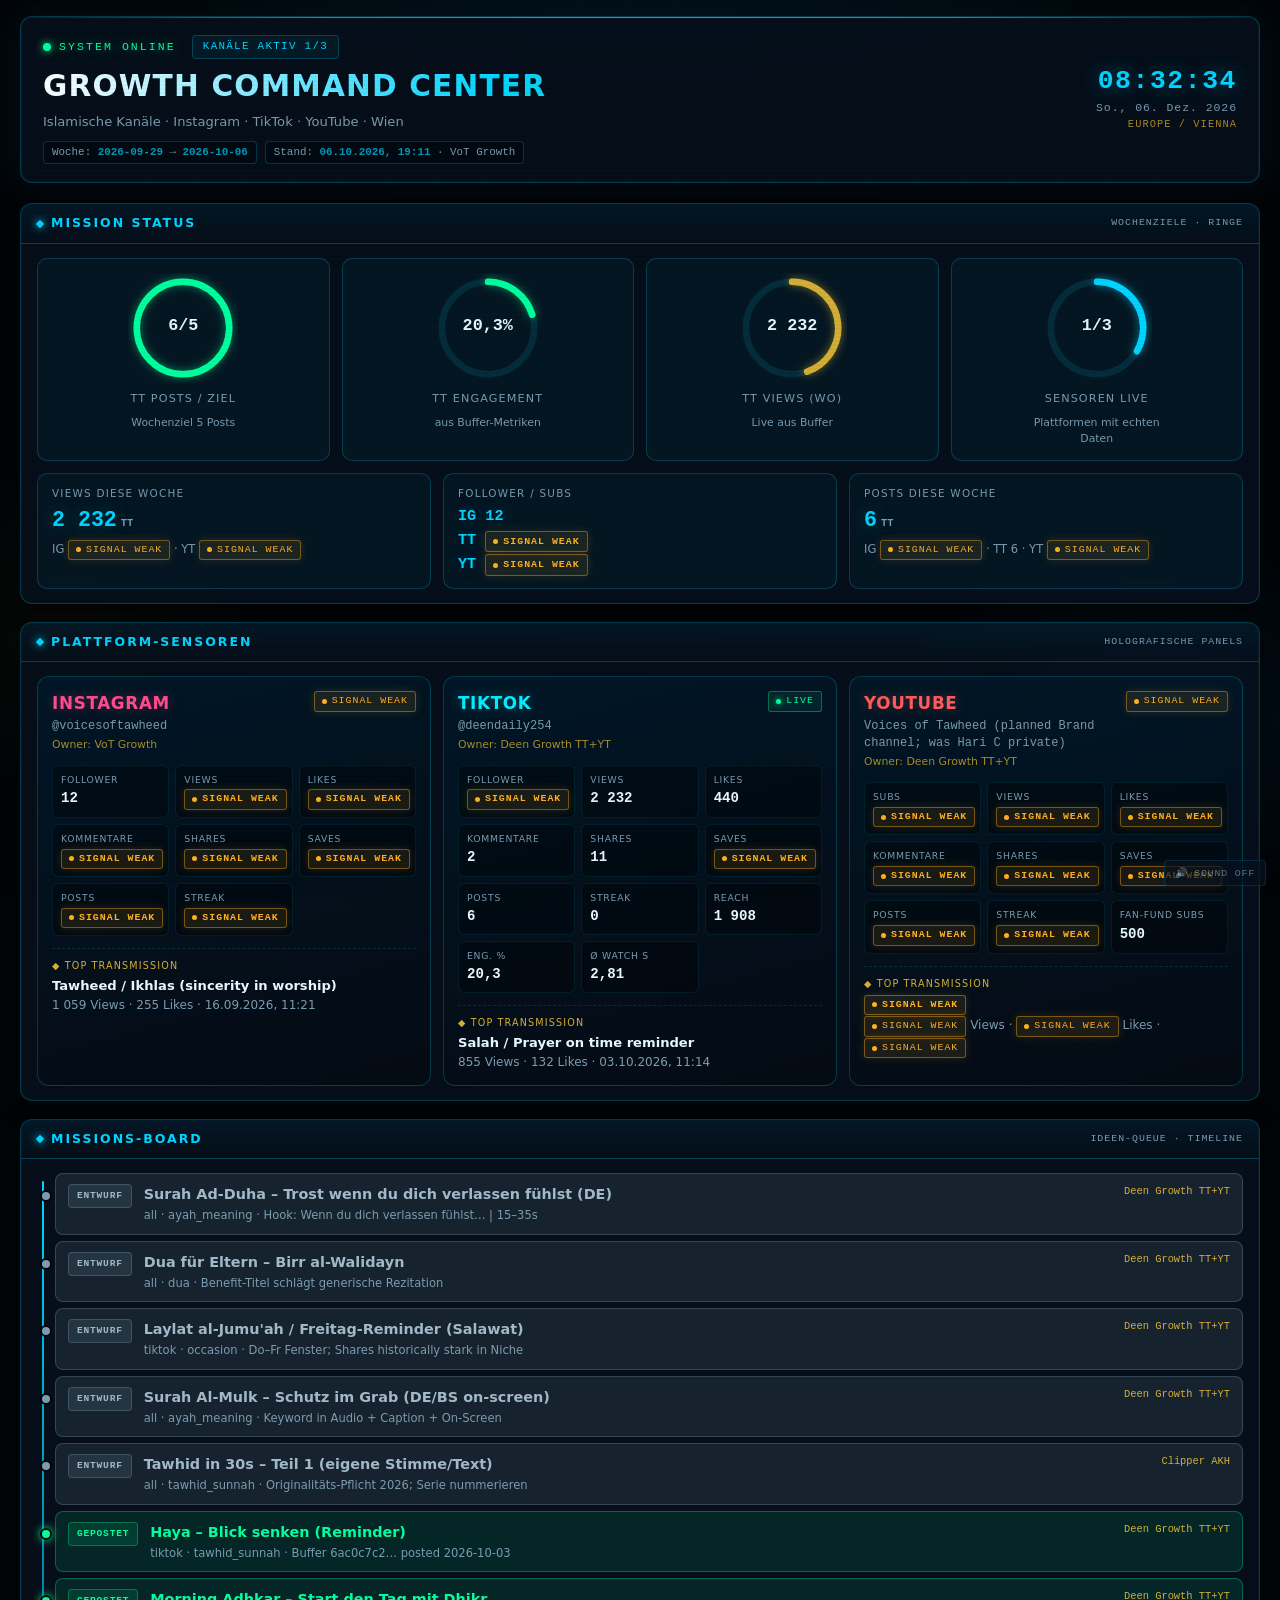
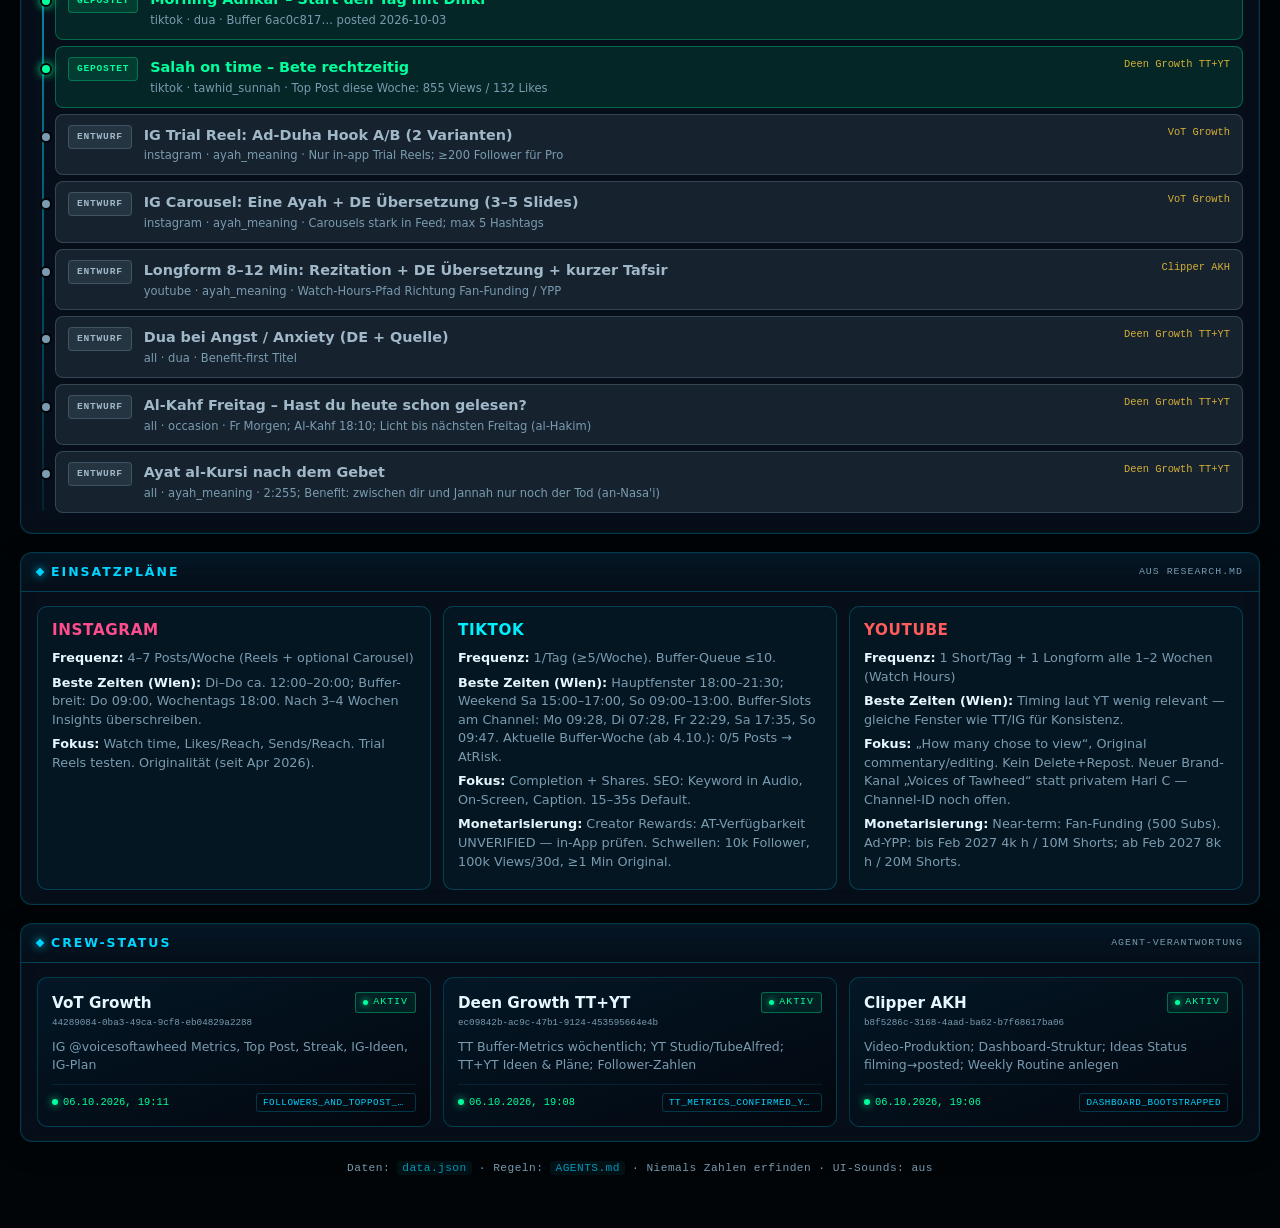
==== index.html @ 761c6030 "Host growth dashboard (index.html + data.json)" ====
<!DOCTYPE html>
<html lang="de">
<head>
<meta charset="UTF-8" />
<meta name="viewport" content="width=device-width, initial-scale=1" />
<title>JARVIS · Growth Command Center</title>
<style>
  :root {
    --bg: #020508;
    --bg2: #050a12;
    --panel: rgba(8, 18, 32, 0.72);
    --panel-solid: #081220;
    --glass: rgba(0, 212, 255, 0.04);
    --border: rgba(0, 212, 255, 0.22);
    --border-strong: rgba(0, 212, 255, 0.45);
    --cyan: #00d4ff;
    --cyan-dim: #0099bb;
    --blue: #3b82f6;
    --gold: #d4af37;
    --gold-dim: #a88b2a;
    --text: #e6f7ff;
    --muted: #7a9bb0;
    --ok: #00ff9d;
    --warn: #ffb020;
    --bad: #ff4d6a;
    --ig: #ff4d8d;
    --tt: #00f0ff;
    --yt: #ff5c5c;
    --radius: 12px;
    --font: "Segoe UI", "Din Alternate", system-ui, -apple-system, sans-serif;
    --mono: "Cascadia Code", "SF Mono", "Consolas", ui-monospace, monospace;
  }
  * { box-sizing: border-box; }
  html { scroll-behavior: smooth; }
  body {
    margin: 0;
    min-height: 100vh;
    font-family: var(--font);
    color: var(--text);
    background: var(--bg);
    line-height: 1.45;
    overflow-x: hidden;
  }

  /* —— Ambient HUD background —— */
  .bg-layer {
    position: fixed; inset: 0; z-index: 0; pointer-events: none;
    background:
      radial-gradient(ellipse 80% 50% at 50% -20%, rgba(0, 80, 120, 0.35), transparent 60%),
      radial-gradient(ellipse 40% 40% at 90% 80%, rgba(0, 60, 100, 0.2), transparent 50%),
      radial-gradient(ellipse 35% 35% at 5% 70%, rgba(40, 30, 0, 0.15), transparent 50%),
      var(--bg);
  }
  .grid-overlay {
    position: fixed; inset: 0; z-index: 0; pointer-events: none;
    background-image:
      linear-gradient(rgba(0, 212, 255, 0.03) 1px, transparent 1px),
      linear-gradient(90deg, rgba(0, 212, 255, 0.03) 1px, transparent 1px);
    background-size: 48px 48px;
    mask-image: radial-gradient(ellipse 70% 60% at 50% 40%, black 20%, transparent 80%);
    animation: gridDrift 60s linear infinite;
  }
  @keyframes gridDrift {
    from { background-position: 0 0; }
    to { background-position: 48px 48px; }
  }
  .scanlines {
    position: fixed; inset: 0; z-index: 9999; pointer-events: none;
    background: repeating-linear-gradient(
      0deg,
      transparent,
      transparent 2px,
      rgba(0, 0, 0, 0.08) 2px,
      rgba(0, 0, 0, 0.08) 4px
    );
    opacity: 0.35;
  }
  .particles {
    position: fixed; inset: 0; z-index: 0; pointer-events: none; overflow: hidden;
  }
  .particle {
    position: absolute;
    width: 2px; height: 2px;
    background: var(--cyan);
    border-radius: 50%;
    opacity: 0;
    box-shadow: 0 0 6px var(--cyan);
    animation: floatUp linear infinite;
  }
  @keyframes floatUp {
    0% { transform: translateY(100vh) scale(0); opacity: 0; }
    10% { opacity: 0.6; }
    90% { opacity: 0.3; }
    100% { transform: translateY(-10vh) scale(1); opacity: 0; }
  }

  .wrap {
    position: relative; z-index: 1;
    max-width: 1440px;
    margin: 0 auto;
    padding: 16px 20px 48px;
  }

  /* —— Entrance —— */
  @keyframes fadeSlide {
    from { opacity: 0; transform: translateY(14px); }
    to { opacity: 1; transform: translateY(0); }
  }
  .anim { animation: fadeSlide 0.55s ease-out both; }
  .d1 { animation-delay: 0.05s; }
  .d2 { animation-delay: 0.12s; }
  .d3 { animation-delay: 0.2s; }
  .d4 { animation-delay: 0.28s; }
  .d5 { animation-delay: 0.36s; }
  .d6 { animation-delay: 0.44s; }

  /* —— Hero —— */
  .hero {
    display: grid;
    grid-template-columns: 1fr auto;
    gap: 16px;
    align-items: center;
    margin-bottom: 20px;
    padding: 18px 22px;
    background: var(--panel);
    border: 1px solid var(--border);
    border-radius: var(--radius);
    backdrop-filter: blur(12px);
    box-shadow:
      0 0 0 1px rgba(0, 212, 255, 0.06) inset,
      0 0 40px rgba(0, 180, 255, 0.08),
      0 8px 32px rgba(0, 0, 0, 0.4);
    position: relative;
    overflow: hidden;
  }
  .hero::before {
    content: "";
    position: absolute; top: 0; left: 0; right: 0; height: 1px;
    background: linear-gradient(90deg, transparent, var(--cyan), var(--gold), var(--cyan), transparent);
    opacity: 0.7;
  }
  .hero-left { min-width: 0; }
  .status-line {
    display: flex; flex-wrap: wrap; align-items: center; gap: 10px 16px;
    margin-bottom: 6px;
  }
  .sys-badge {
    font-family: var(--mono);
    font-size: 0.72rem;
    letter-spacing: 0.18em;
    text-transform: uppercase;
    color: var(--ok);
    display: inline-flex; align-items: center; gap: 8px;
    text-shadow: 0 0 12px rgba(0, 255, 157, 0.5);
  }
  .sys-badge .pulse {
    width: 8px; height: 8px; border-radius: 50%;
    background: var(--ok);
    box-shadow: 0 0 8px var(--ok);
    animation: pulseDot 1.6s ease-in-out infinite;
  }
  @keyframes pulseDot {
    0%, 100% { opacity: 1; transform: scale(1); }
    50% { opacity: 0.45; transform: scale(0.85); }
  }
  .channels-badge {
    font-family: var(--mono);
    font-size: 0.68rem;
    letter-spacing: 0.12em;
    text-transform: uppercase;
    color: var(--cyan);
    border: 1px solid var(--border);
    padding: 3px 10px;
    border-radius: 4px;
    background: rgba(0, 212, 255, 0.06);
  }
  h1 {
    margin: 0;
    font-size: clamp(1.35rem, 2.5vw, 1.85rem);
    font-weight: 700;
    letter-spacing: 0.04em;
    background: linear-gradient(105deg, #fff 0%, var(--cyan) 45%, var(--gold) 100%);
    -webkit-background-clip: text; background-clip: text; color: transparent;
  }
  .sub {
    color: var(--muted);
    font-size: 0.82rem;
    margin-top: 4px;
  }
  .clock-panel {
    text-align: right;
    font-family: var(--mono);
    min-width: 160px;
  }
  .clock-time {
    font-size: 1.65rem;
    font-weight: 600;
    color: var(--cyan);
    letter-spacing: 0.06em;
    text-shadow: 0 0 20px rgba(0, 212, 255, 0.4);
    line-height: 1.1;
  }
  .clock-date {
    font-size: 0.72rem;
    color: var(--muted);
    letter-spacing: 0.08em;
    margin-top: 4px;
  }
  .clock-tz {
    font-size: 0.65rem;
    color: var(--gold-dim);
    letter-spacing: 0.1em;
    text-transform: uppercase;
  }
  .meta-bar {
    display: flex; flex-wrap: wrap; gap: 8px; margin-top: 10px;
  }
  .chip {
    font-size: 0.68rem;
    font-family: var(--mono);
    color: var(--muted);
    border: 1px solid var(--border);
    padding: 3px 8px;
    border-radius: 4px;
    background: rgba(0, 0, 0, 0.3);
  }
  .chip strong { color: var(--cyan-dim); font-weight: 600; }

  /* —— Section shells —— */
  .sec {
    margin-bottom: 18px;
    background: var(--panel);
    border: 1px solid var(--border);
    border-radius: var(--radius);
    backdrop-filter: blur(10px);
    box-shadow: 0 0 0 1px rgba(0, 212, 255, 0.04) inset, 0 6px 24px rgba(0, 0, 0, 0.35);
    overflow: hidden;
  }
  .sec-h {
    display: flex; align-items: center; justify-content: space-between; gap: 10px;
    padding: 10px 16px;
    border-bottom: 1px solid var(--border);
    background: linear-gradient(180deg, rgba(0, 40, 60, 0.35), transparent);
  }
  .sec-h h2 {
    margin: 0;
    font-size: 0.78rem;
    font-weight: 650;
    letter-spacing: 0.16em;
    text-transform: uppercase;
    color: var(--cyan);
    display: flex; align-items: center; gap: 8px;
  }
  .sec-h h2::before {
    content: "";
    width: 6px; height: 6px;
    background: var(--cyan);
    box-shadow: 0 0 8px var(--cyan);
    transform: rotate(45deg);
  }
  .sec-tag {
    font-family: var(--mono);
    font-size: 0.62rem;
    letter-spacing: 0.1em;
    text-transform: uppercase;
    color: var(--muted);
  }
  .sec-b { padding: 14px 16px; }

  .grid { display: grid; gap: 12px; }
  .g3 { grid-template-columns: repeat(3, 1fr); }
  .g2 { grid-template-columns: repeat(2, 1fr); }
  .g4 { grid-template-columns: repeat(4, 1fr); }
  @media (max-width: 960px) {
    .g3, .g4 { grid-template-columns: 1fr 1fr; }
    .hero { grid-template-columns: 1fr; }
    .clock-panel { text-align: left; }
  }
  @media (max-width: 640px) {
    .g3, .g2, .g4 { grid-template-columns: 1fr; }
    .wrap { padding: 12px 10px 40px; }
  }

  /* —— Rings / overview —— */
  .ring-card {
    display: flex; flex-direction: column; align-items: center; gap: 8px;
    padding: 14px 10px;
    background: var(--glass);
    border: 1px solid var(--border);
    border-radius: 10px;
    transition: border-color 0.25s, box-shadow 0.25s;
  }
  .ring-card:hover {
    border-color: var(--border-strong);
    box-shadow: 0 0 24px rgba(0, 212, 255, 0.12);
  }
  .ring-wrap {
    position: relative;
    width: 110px; height: 110px;
  }
  .ring-wrap svg { width: 100%; height: 100%; transform: rotate(-90deg); }
  .ring-bg { fill: none; stroke: rgba(0, 212, 255, 0.12); stroke-width: 6; }
  .ring-fg {
    fill: none; stroke-width: 6; stroke-linecap: round;
    stroke: var(--cyan);
    filter: drop-shadow(0 0 4px rgba(0, 212, 255, 0.6));
    transition: stroke-dashoffset 0.9s ease-out;
  }
  .ring-fg.gold { stroke: var(--gold); filter: drop-shadow(0 0 4px rgba(212, 175, 55, 0.55)); }
  .ring-fg.warn { stroke: var(--warn); filter: drop-shadow(0 0 4px rgba(255, 176, 32, 0.5)); }
  .ring-fg.ok { stroke: var(--ok); filter: drop-shadow(0 0 4px rgba(0, 255, 157, 0.5)); }
  .ring-center {
    position: absolute; inset: 0;
    display: flex; flex-direction: column; align-items: center; justify-content: center;
    transform: rotate(0);
  }
  .ring-val {
    font-family: var(--mono);
    font-size: 1.05rem;
    font-weight: 700;
    color: var(--text);
    line-height: 1;
  }
  .ring-unit { font-size: 0.58rem; color: var(--muted); letter-spacing: 0.08em; margin-top: 3px; text-transform: uppercase; }
  .ring-lbl {
    font-size: 0.7rem;
    letter-spacing: 0.1em;
    text-transform: uppercase;
    color: var(--muted);
    text-align: center;
  }
  .ring-hint { font-size: 0.68rem; color: var(--muted); text-align: center; max-width: 160px; }

  .stat-mini {
    background: var(--glass);
    border: 1px solid var(--border);
    border-radius: 10px;
    padding: 12px 14px;
  }
  .stat-mini .lbl {
    font-size: 0.65rem;
    letter-spacing: 0.12em;
    text-transform: uppercase;
    color: var(--muted);
  }
  .stat-mini .val {
    font-family: var(--mono);
    font-size: 1.35rem;
    font-weight: 700;
    color: var(--cyan);
    margin-top: 4px;
    text-shadow: 0 0 16px rgba(0, 212, 255, 0.25);
  }
  .stat-mini .hint { font-size: 0.72rem; color: var(--muted); margin-top: 3px; }

  /* —— SIGNAL WEAK badge —— */
  .signal-weak {
    display: inline-flex; align-items: center; gap: 5px;
    font-family: var(--mono);
    font-size: 0.62rem;
    letter-spacing: 0.1em;
    text-transform: uppercase;
    color: var(--warn);
    background: rgba(255, 176, 32, 0.1);
    border: 1px solid rgba(255, 176, 32, 0.4);
    padding: 2px 7px;
    border-radius: 3px;
    box-shadow: 0 0 10px rgba(255, 176, 32, 0.15);
    white-space: nowrap;
  }
  .signal-weak::before {
    content: "";
    width: 5px; height: 5px; border-radius: 50%;
    background: var(--warn);
    animation: pulseDot 1.2s ease-in-out infinite;
  }
  .live-tag {
    display: inline-flex; align-items: center; gap: 5px;
    font-family: var(--mono);
    font-size: 0.62rem;
    letter-spacing: 0.1em;
    text-transform: uppercase;
    color: var(--ok);
    background: rgba(0, 255, 157, 0.08);
    border: 1px solid rgba(0, 255, 157, 0.35);
    padding: 2px 7px;
    border-radius: 3px;
  }
  .live-tag::before {
    content: "";
    width: 5px; height: 5px; border-radius: 50%;
    background: var(--ok);
    box-shadow: 0 0 6px var(--ok);
  }

  /* —— Platform holo cards —— */
  .plat {
    position: relative;
    background: linear-gradient(165deg, rgba(0, 30, 50, 0.6), rgba(5, 10, 18, 0.85));
    border: 1px solid var(--border);
    border-radius: 12px;
    padding: 14px;
    transition: border-color 0.3s, box-shadow 0.3s, transform 0.3s;
    overflow: hidden;
  }
  .plat::after {
    content: "";
    position: absolute; top: -50%; left: -50%;
    width: 200%; height: 200%;
    background: linear-gradient(45deg, transparent 40%, rgba(0, 212, 255, 0.03) 50%, transparent 60%);
    pointer-events: none;
    transition: opacity 0.3s;
    opacity: 0;
  }
  .plat:hover {
    border-color: var(--border-strong);
    box-shadow: 0 0 32px rgba(0, 212, 255, 0.18), 0 0 0 1px rgba(0, 212, 255, 0.15) inset;
    transform: translateY(-2px);
  }
  .plat:hover::after { opacity: 1; }
  .plat.ig:hover { box-shadow: 0 0 32px rgba(255, 77, 141, 0.2); border-color: rgba(255, 77, 141, 0.45); }
  .plat.tt:hover { box-shadow: 0 0 32px rgba(0, 240, 255, 0.22); border-color: rgba(0, 240, 255, 0.5); }
  .plat.yt:hover { box-shadow: 0 0 32px rgba(255, 92, 92, 0.2); border-color: rgba(255, 92, 92, 0.45); }

  .plat-top {
    display: flex; justify-content: space-between; align-items: flex-start; gap: 8px;
    margin-bottom: 12px;
  }
  .plat h3 {
    margin: 0;
    font-size: 1.05rem;
    font-weight: 700;
    letter-spacing: 0.04em;
  }
  .plat.ig h3 { color: var(--ig); text-shadow: 0 0 12px rgba(255, 77, 141, 0.35); }
  .plat.tt h3 { color: var(--tt); text-shadow: 0 0 12px rgba(0, 240, 255, 0.35); }
  .plat.yt h3 { color: var(--yt); text-shadow: 0 0 12px rgba(255, 92, 92, 0.35); }
  .plat .handle { font-size: 0.75rem; color: var(--muted); margin-top: 2px; font-family: var(--mono); }
  .plat .owner { font-size: 0.68rem; color: var(--gold-dim); margin-top: 2px; }

  .metrics {
    display: grid;
    grid-template-columns: repeat(auto-fill, minmax(88px, 1fr));
    gap: 6px;
  }
  .m {
    background: rgba(0, 0, 0, 0.35);
    border: 1px solid rgba(0, 212, 255, 0.1);
    border-radius: 6px;
    padding: 7px 8px;
  }
  .m .k {
    font-size: 0.58rem;
    letter-spacing: 0.08em;
    text-transform: uppercase;
    color: var(--muted);
  }
  .m .v {
    font-family: var(--mono);
    font-size: 0.88rem;
    font-weight: 650;
    margin-top: 2px;
    color: var(--text);
  }
  .top-post {
    margin-top: 12px;
    padding-top: 10px;
    border-top: 1px dashed rgba(0, 212, 255, 0.15);
    font-size: 0.82rem;
  }
  .top-post .tp-lbl {
    font-size: 0.6rem;
    letter-spacing: 0.12em;
    text-transform: uppercase;
    color: var(--gold);
    margin-bottom: 3px;
  }

  /* —— Mission board (ideas) —— */
  .mission-board {
    position: relative;
    display: flex;
    flex-direction: column;
    gap: 0;
    padding-left: 18px;
  }
  .mission-board::before {
    content: "";
    position: absolute;
    left: 5px; top: 8px; bottom: 8px;
    width: 2px;
    background: linear-gradient(180deg, var(--cyan), rgba(0, 212, 255, 0.1));
    border-radius: 2px;
  }
  .mission {
    position: relative;
    display: grid;
    grid-template-columns: auto 1fr auto;
    gap: 12px;
    align-items: start;
    padding: 10px 12px;
    margin-bottom: 6px;
    background: rgba(0, 0, 0, 0.28);
    border: 1px solid rgba(0, 212, 255, 0.12);
    border-radius: 8px;
    transition: border-color 0.2s, background 0.2s;
  }
  .mission:hover {
    border-color: var(--border-strong);
    background: rgba(0, 30, 50, 0.4);
  }
  .mission::before {
    content: "";
    position: absolute;
    left: -16px; top: 16px;
    width: 8px; height: 8px;
    border-radius: 50%;
    background: var(--cyan);
    box-shadow: 0 0 8px var(--cyan);
    border: 2px solid var(--bg);
  }
  .mission.st-posted::before { background: var(--ok); box-shadow: 0 0 8px var(--ok); }
  .mission.st-filming::before { background: var(--warn); box-shadow: 0 0 8px var(--warn); }
  .mission.st-approved::before { background: var(--blue); box-shadow: 0 0 8px var(--blue); }
  .mission.st-draft::before { background: var(--muted); box-shadow: none; }

  .st {
    font-family: var(--mono);
    font-size: 0.6rem;
    font-weight: 700;
    letter-spacing: 0.08em;
    text-transform: uppercase;
    padding: 4px 8px;
    border-radius: 4px;
    white-space: nowrap;
  }
  .st-draft { background: rgba(122, 155, 176, 0.15); color: #a0b8c8; border: 1px solid rgba(122, 155, 176, 0.3); }
  .st-approved { background: rgba(59, 130, 246, 0.15); color: #7eb6ff; border: 1px solid rgba(59, 130, 246, 0.35); }
  .st-filming { background: rgba(255, 176, 32, 0.12); color: var(--warn); border: 1px solid rgba(255, 176, 32, 0.35); }
  .st-posted { background: rgba(0, 255, 157, 0.1); color: var(--ok); border: 1px solid rgba(0, 255, 157, 0.3); }

  .mission .t { font-weight: 600; font-size: 0.9rem; }
  .mission .meta { font-size: 0.72rem; color: var(--muted); margin-top: 2px; }
  .mission .crew {
    font-family: var(--mono);
    font-size: 0.65rem;
    color: var(--gold);
    white-space: nowrap;
    text-align: right;
  }
  @media (max-width: 600px) {
    .mission { grid-template-columns: 1fr; }
    .mission .crew { text-align: left; }
  }

  /* —— Plans —— */
  .plan-card {
    background: var(--glass);
    border: 1px solid var(--border);
    border-radius: 10px;
    padding: 12px 14px;
    transition: border-color 0.25s, box-shadow 0.25s;
  }
  .plan-card:hover {
    border-color: var(--border-strong);
    box-shadow: 0 0 20px rgba(0, 212, 255, 0.1);
  }
  .plan-card h4 {
    margin: 0 0 8px;
    font-size: 0.95rem;
    letter-spacing: 0.04em;
  }
  .plan-card.ig h4 { color: var(--ig); }
  .plan-card.tt h4 { color: var(--tt); }
  .plan-card.yt h4 { color: var(--yt); }
  .plan-card p {
    margin: 0 0 6px;
    font-size: 0.8rem;
    color: var(--muted);
  }
  .plan-card strong { color: var(--text); font-weight: 600; }

  /* —— Crew panels —— */
  .crew-grid {
    display: grid;
    grid-template-columns: repeat(3, 1fr);
    gap: 12px;
  }
  @media (max-width: 800px) { .crew-grid { grid-template-columns: 1fr; } }
  .crew-panel {
    position: relative;
    background: linear-gradient(160deg, rgba(0, 40, 60, 0.4), rgba(0, 0, 0, 0.4));
    border: 1px solid var(--border);
    border-radius: 10px;
    padding: 14px;
    transition: border-color 0.25s, box-shadow 0.25s;
  }
  .crew-panel:hover {
    border-color: var(--border-strong);
    box-shadow: 0 0 24px rgba(0, 212, 255, 0.12);
  }
  .crew-top {
    display: flex; justify-content: space-between; align-items: flex-start; gap: 8px;
    margin-bottom: 8px;
  }
  .crew-name {
    font-weight: 700;
    font-size: 0.95rem;
    color: var(--text);
  }
  .crew-id {
    font-family: var(--mono);
    font-size: 0.58rem;
    color: var(--muted);
    margin-top: 2px;
    word-break: break-all;
  }
  .crew-resp {
    font-size: 0.78rem;
    color: var(--muted);
    margin-bottom: 10px;
    min-height: 2.4em;
  }
  .crew-foot {
    display: flex; justify-content: space-between; align-items: center; gap: 8px;
    flex-wrap: wrap;
    padding-top: 8px;
    border-top: 1px solid rgba(0, 212, 255, 0.1);
  }
  .crew-ts {
    font-family: var(--mono);
    font-size: 0.65rem;
    color: var(--muted);
  }
  .crew-ts.fresh {
    color: var(--ok);
  }
  .crew-ts.fresh::before {
    content: "";
    display: inline-block;
    width: 6px; height: 6px;
    border-radius: 50%;
    background: var(--ok);
    box-shadow: 0 0 8px var(--ok);
    margin-right: 5px;
    animation: pulseDot 1.8s ease-in-out infinite;
    vertical-align: middle;
  }
  .status-chip {
    font-family: var(--mono);
    font-size: 0.58rem;
    letter-spacing: 0.06em;
    text-transform: uppercase;
    color: var(--cyan);
    border: 1px solid var(--border);
    padding: 2px 6px;
    border-radius: 3px;
    max-width: 160px;
    overflow: hidden;
    text-overflow: ellipsis;
    white-space: nowrap;
  }

  footer {
    text-align: center;
    color: var(--muted);
    font-size: 0.7rem;
    margin-top: 12px;
    font-family: var(--mono);
    letter-spacing: 0.04em;
  }
  footer code {
    color: var(--cyan-dim);
    background: rgba(0, 212, 255, 0.06);
    padding: 1px 5px;
    border-radius: 3px;
  }
  a { color: var(--cyan); text-decoration: none; }
  a:hover { text-decoration: underline; }

  .err {
    background: rgba(80, 10, 20, 0.6);
    border: 1px solid rgba(255, 77, 106, 0.4);
    color: #ffb4b4;
    padding: 16px;
    border-radius: 10px;
    margin: 16px 0;
  }

  /* Sound toggle */
  .sound-toggle {
    position: fixed;
    bottom: 14px; right: 14px;
    z-index: 100;
    font-family: var(--mono);
    font-size: 0.62rem;
    letter-spacing: 0.08em;
    text-transform: uppercase;
    color: var(--muted);
    background: var(--panel-solid);
    border: 1px solid var(--border);
    padding: 6px 10px;
    border-radius: 4px;
    cursor: pointer;
    opacity: 0.7;
    transition: opacity 0.2s, border-color 0.2s;
  }
  .sound-toggle:hover { opacity: 1; border-color: var(--border-strong); }
  .sound-toggle.on { color: var(--cyan); border-color: var(--cyan); }

  @media (prefers-reduced-motion: reduce) {
    .anim, .particle, .grid-overlay, .pulse, .sys-badge .pulse,
    .signal-weak::before, .live-tag::before, .crew-ts.fresh::before { animation: none !important; }
    .plat:hover { transform: none; }
  }
</style>
</head>
<body>
<div class="bg-layer" aria-hidden="true"></div>
<div class="grid-overlay" aria-hidden="true"></div>
<div class="particles" id="particles" aria-hidden="true"></div>
<div class="scanlines" aria-hidden="true"></div>

<div class="wrap">
  <header class="hero anim d1">
    <div class="hero-left">
      <div class="status-line">
        <span class="sys-badge"><span class="pulse"></span> SYSTEM ONLINE</span>
        <span class="channels-badge" id="channelsActive">KANÄLE AKTIV —</span>
      </div>
      <h1>GROWTH COMMAND CENTER</h1>
      <div class="sub">Islamische Kanäle · Instagram · TikTok · YouTube · Wien</div>
      <div class="meta-bar">
        <span class="chip" id="weekChip">Woche: —</span>
        <span class="chip" id="updatedChip">Stand: lädt…</span>
      </div>
    </div>
    <div class="clock-panel">
      <div class="clock-time" id="clockTime">--:--:--</div>
      <div class="clock-date" id="clockDate">—</div>
      <div class="clock-tz">Europe / Vienna</div>
    </div>
  </header>

  <div id="error" class="err" hidden></div>
  <div id="app" hidden>

    <section class="sec anim d2">
      <div class="sec-h">
        <h2>Mission Status</h2>
        <span class="sec-tag">Wochenziele · Ringe</span>
      </div>
      <div class="sec-b">
        <div class="grid g4" id="rings"></div>
        <div class="grid g3" id="overview" style="margin-top:12px"></div>
      </div>
    </section>

    <section class="sec anim d3">
      <div class="sec-h">
        <h2>Plattform-Sensoren</h2>
        <span class="sec-tag">Holografische Panels</span>
      </div>
      <div class="sec-b grid g3" id="platforms"></div>
    </section>

    <section class="sec anim d4">
      <div class="sec-h">
        <h2>Missions-Board</h2>
        <span class="sec-tag">Ideen-Queue · Timeline</span>
      </div>
      <div class="sec-b">
        <div class="mission-board" id="ideas"></div>
      </div>
    </section>

    <section class="sec anim d5">
      <div class="sec-h">
        <h2>Einsatzpläne</h2>
        <span class="sec-tag">aus research.md</span>
      </div>
      <div class="sec-b grid g3" id="plans"></div>
    </section>

    <section class="sec anim d6">
      <div class="sec-h">
        <h2>Crew-Status</h2>
        <span class="sec-tag">Agent-Verantwortung</span>
      </div>
      <div class="sec-b">
        <div class="crew-grid" id="board"></div>
      </div>
    </section>

  </div>
  <footer>Daten: <code>data.json</code> · Regeln: <code>AGENTS.md</code> · Niemals Zahlen erfinden · UI-Sounds: aus</footer>
</div>

<button type="button" class="sound-toggle" id="soundToggle" title="UI-Sounds (standard: aus)" aria-pressed="false">🔊 SOUND OFF</button>

<script>
/* Optional UI sound hooks — OFF by default */
const Sound = {
  enabled: false,
  ctx: null,
  init() {
    if (!this.ctx) {
      try { this.ctx = new (window.AudioContext || window.webkitAudioContext)(); } catch (_) {}
    }
  },
  beep(freq = 880, dur = 0.04, type = 'sine', gain = 0.03) {
    if (!this.enabled || !this.ctx) return;
    const o = this.ctx.createOscillator();
    const g = this.ctx.createGain();
    o.type = type;
    o.frequency.value = freq;
    g.gain.value = gain;
    o.connect(g); g.connect(this.ctx.destination);
    o.start();
    g.gain.exponentialRampToValueAtTime(0.001, this.ctx.currentTime + dur);
    o.stop(this.ctx.currentTime + dur);
  },
  hover() { this.beep(1200, 0.03, 'sine', 0.02); },
  click() { this.beep(660, 0.05, 'triangle', 0.025); }
};

document.getElementById('soundToggle').addEventListener('click', function () {
  Sound.enabled = !Sound.enabled;
  if (Sound.enabled) { Sound.init(); Sound.click(); }
  this.classList.toggle('on', Sound.enabled);
  this.setAttribute('aria-pressed', Sound.enabled ? 'true' : 'false');
  this.textContent = Sound.enabled ? '🔊 SOUND ON' : '🔊 SOUND OFF';
});

/* Ambient particles (lightweight, CSS-animated) */
(function spawnParticles() {
  const box = document.getElementById('particles');
  const n = window.matchMedia('(prefers-reduced-motion: reduce)').matches ? 0 : 18;
  for (let i = 0; i < n; i++) {
    const p = document.createElement('span');
    p.className = 'particle';
    p.style.left = (Math.random() * 100) + '%';
    p.style.animationDuration = (12 + Math.random() * 20) + 's';
    p.style.animationDelay = (Math.random() * 15) + 's';
    p.style.width = p.style.height = (1 + Math.random() * 2) + 'px';
    box.appendChild(p);
  }
})();

/* Live clock — Europe/Vienna */
function tickClock() {
  const now = new Date();
  const time = new Intl.DateTimeFormat('de-AT', {
    timeZone: 'Europe/Vienna', hour: '2-digit', minute: '2-digit', second: '2-digit', hour12: false
  }).format(now);
  const date = new Intl.DateTimeFormat('de-AT', {
    timeZone: 'Europe/Vienna', weekday: 'short', day: '2-digit', month: 'short', year: 'numeric'
  }).format(now);
  document.getElementById('clockTime').textContent = time;
  document.getElementById('clockDate').textContent = date;
}
tickClock();
setInterval(tickClock, 1000);

const isEmpty = (v) => v === null || v === undefined || v === '' || v === 'UPDATE_ME';
const fmt = (v) => {
  if (isEmpty(v)) return '<span class="signal-weak">SIGNAL WEAK</span>';
  if (typeof v === 'number') return v.toLocaleString('de-AT');
  return escapeHtml(String(v));
};
const fmtPlain = (v) => {
  if (isEmpty(v)) return null;
  if (typeof v === 'number') return v.toLocaleString('de-AT');
  return String(v);
};
const numOrNull = (v) => (typeof v === 'number' ? v : null);
const escapeHtml = (s) => String(s)
  .replace(/&/g, '&amp;').replace(/</g, '&lt;').replace(/>/g, '&gt;').replace(/"/g, '&quot;');

function ringSVG(pct, cls) {
  const r = 42;
  const c = 2 * Math.PI * r;
  const p = Math.max(0, Math.min(100, pct == null ? 0 : pct));
  const off = c - (p / 100) * c;
  const strokeCls = cls || 'ring-fg';
  return `<svg viewBox="0 0 100 100" aria-hidden="true">
    <circle class="ring-bg" cx="50" cy="50" r="${r}"></circle>
    <circle class="${strokeCls}" cx="50" cy="50" r="${r}"
      stroke-dasharray="${c.toFixed(2)}" stroke-dashoffset="${off.toFixed(2)}"></circle>
  </svg>`;
}

function fmtVienna(iso) {
  if (isEmpty(iso)) return null;
  try {
    const d = new Date(iso);
    if (isNaN(d)) return String(iso);
    return new Intl.DateTimeFormat('de-AT', {
      timeZone: 'Europe/Vienna',
      day: '2-digit', month: '2-digit', year: 'numeric',
      hour: '2-digit', minute: '2-digit'
    }).format(d);
  } catch (_) { return String(iso); }
}

async function load() {
  try {
    const res = await fetch('./data.json?t=' + Date.now());
    if (!res.ok) throw new Error('data.json HTTP ' + res.status);
    const d = await res.json();
    render(d);
  } catch (e) {
    document.getElementById('error').hidden = false;
    document.getElementById('error').innerHTML =
      '<strong>data.json nicht geladen.</strong> Lokal per HTTP öffnen, z.B.<br>' +
      '<code>cd /workspace/growth/dashboard && python3 -m http.server 8765</code><br>' +
      'dann <code>http://localhost:8765/dashboard.html</code><br><small>' + escapeHtml(e.message) + '</small>';
  }
}

function render(d) {
  document.getElementById('app').hidden = false;
  const m = d.meta || {};
  const plats = d.platforms || {};
  const ov = d.overview || {};

  const liveCount = ['instagram', 'tiktok', 'youtube']
    .filter(k => plats[k] && !plats[k].isPlaceholder).length;
  document.getElementById('channelsActive').textContent =
    'KANÄLE AKTIV ' + liveCount + '/3';

  document.getElementById('weekChip').innerHTML =
    'Woche: <strong>' + escapeHtml(m.weekStart || '—') + '</strong> → <strong>' + escapeHtml(m.weekEnd || '—') + '</strong>';
  document.getElementById('updatedChip').innerHTML =
    'Stand: <strong>' + escapeHtml(fmtVienna(m.lastUpdated) || m.lastUpdated || '—') + '</strong>' +
    (m.lastUpdatedBy ? ' · ' + escapeHtml(m.lastUpdatedBy) : '');

  /* —— Progress rings (only from real numbers) —— */
  const ttMet = (plats.tiktok && plats.tiktok.metrics) || {};
  const postsTT = numOrNull(ttMet.postsThisWeek);
  const goalTT = numOrNull(ttMet.postingGoalPerWeek);
  const viewsTT = numOrNull(ttMet.viewsThisWeek);
  const engTT = numOrNull(ttMet.engagementRatePct);

  let ringPostsPct = null, ringPostsLabel = '—', ringPostsCls = 'ring-fg';
  if (postsTT !== null && goalTT !== null && goalTT > 0) {
    ringPostsPct = Math.min(100, (postsTT / goalTT) * 100);
    ringPostsLabel = postsTT + '/' + goalTT;
    ringPostsCls = postsTT >= goalTT ? 'ring-fg ok' : (ttMet.postingGoalStatus === 'AtRisk' ? 'ring-fg warn' : 'ring-fg');
  }

  /* Live-channel ratio as "system integrity" */
  const livePct = (liveCount / 3) * 100;

  /* Engagement ring — only if we have a real % */
  let engPct = engTT;
  let engLabel = engTT !== null ? engTT.toLocaleString('de-AT', { maximumFractionDigits: 1 }) + '%' : null;

  /* Views ring — decorative scale vs soft weekly target visual only when we have TT views;
     show absolute value, pct capped for ring fill using a neutral visual scale of 5k (display only, NOT a invented KPI claim) */
  let viewsPct = null, viewsLabel = null;
  if (viewsTT !== null) {
    viewsLabel = viewsTT.toLocaleString('de-AT');
    viewsPct = Math.min(100, (viewsTT / 5000) * 100);
  }

  const rings = [
    {
      title: 'TT Posts / Ziel',
      pct: ringPostsPct,
      label: ringPostsLabel,
      cls: ringPostsCls,
      hint: goalTT !== null ? 'Wochenziel ' + goalTT + ' Posts' : 'Ziel unbekannt',
      weak: ringPostsPct === null
    },
    {
      title: 'TT Engagement',
      pct: engPct,
      label: engLabel || '—',
      cls: engPct != null && engPct >= 10 ? 'ring-fg ok' : 'ring-fg',
      hint: 'aus Buffer-Metriken',
      weak: engPct === null
    },
    {
      title: 'TT Views (Wo)',
      pct: viewsPct,
      label: viewsLabel || '—',
      cls: 'ring-fg gold',
      hint: viewsTT !== null ? 'Live aus Buffer' : 'kein Wert',
      weak: viewsPct === null
    },
    {
      title: 'Sensoren Live',
      pct: livePct,
      label: liveCount + '/3',
      cls: liveCount === 3 ? 'ring-fg ok' : (liveCount >= 1 ? 'ring-fg' : 'ring-fg warn'),
      hint: 'Plattformen mit echten Daten',
      weak: false
    }
  ];

  document.getElementById('rings').innerHTML = rings.map(r => `
    <div class="ring-card">
      <div class="ring-wrap">
        ${r.weak ? ringSVG(0, 'ring-fg warn') : ringSVG(r.pct, r.cls)}
        <div class="ring-center">
          <div class="ring-val">${r.weak ? '—' : escapeHtml(String(r.label))}</div>
          <div class="ring-unit">${r.weak ? 'WEAK' : ''}</div>
        </div>
      </div>
      <div class="ring-lbl">${escapeHtml(r.title)}</div>
      <div class="ring-hint">${r.weak ? '<span class="signal-weak">SIGNAL WEAK</span>' : escapeHtml(r.hint)}</div>
    </div>
  `).join('');

  /* Overview stats */
  const ttV = numOrNull(ov.totalViewsThisWeek?.partial?.tiktok);
  const igV = ov.totalViewsThisWeek?.partial?.instagram;
  const ytV = ov.totalViewsThisWeek?.partial?.youtube;
  const postsTTo = numOrNull(ov.totalPostsThisWeek?.tiktok);
  const postsIG = ov.totalPostsThisWeek?.instagram;
  const postsYT = ov.totalPostsThisWeek?.youtube;

  document.getElementById('overview').innerHTML = `
    <div class="stat-mini">
      <div class="lbl">Views diese Woche</div>
      <div class="val">${ttV !== null ? fmt(ttV) + '<span style="font-size:.65rem;color:var(--muted);margin-left:4px">TT</span>' : fmt('UPDATE_ME')}</div>
      <div class="hint">IG ${isEmpty(igV) ? '<span class="signal-weak">SIGNAL WEAK</span>' : fmt(igV)} · YT ${isEmpty(ytV) ? '<span class="signal-weak">SIGNAL WEAK</span>' : fmt(ytV)}</div>
    </div>
    <div class="stat-mini">
      <div class="lbl">Follower / Subs</div>
      <div class="val" style="font-size:0.95rem;line-height:1.55">
        IG ${fmt(ov.totalFollowers?.instagram)}<br>
        TT ${fmt(ov.totalFollowers?.tiktok)}<br>
        YT ${fmt(ov.totalFollowers?.youtube)}
      </div>
    </div>
    <div class="stat-mini">
      <div class="lbl">Posts diese Woche</div>
      <div class="val">${[postsIG, postsTTo, postsYT].every(x => typeof x === 'number')
        ? fmt(postsIG + postsTTo + postsYT)
        : (postsTTo !== null ? fmt(postsTTo) + '<span style="font-size:.65rem;color:var(--muted);margin-left:4px">TT</span>' : fmt('UPDATE_ME'))}</div>
      <div class="hint">IG ${isEmpty(postsIG) ? '<span class="signal-weak">SIGNAL WEAK</span>' : fmt(postsIG)} · TT ${fmt(postsTTo)} · YT ${isEmpty(postsYT) ? '<span class="signal-weak">SIGNAL WEAK</span>' : fmt(postsYT)}</div>
    </div>`;

  /* Platforms */
  const order = ['instagram', 'tiktok', 'youtube'];
  const labels = { instagram: 'INSTAGRAM', tiktok: 'TIKTOK', youtube: 'YOUTUBE' };
  const clsMap = { instagram: 'ig', tiktok: 'tt', youtube: 'yt' };

  document.getElementById('platforms').innerHTML = order.map(key => {
    const p = plats[key] || {};
    const met = p.metrics || {};
    const top = p.topPost || {};
    const live = !p.isPlaceholder;
    const followers = key === 'youtube' ? met.subscribers : met.followers;
    const extra = [];
    if (key === 'tiktok') {
      if (!isEmpty(met.reachThisWeek)) extra.push(['Reach', met.reachThisWeek]);
      if (!isEmpty(met.engagementRatePct)) extra.push(['Eng. %', met.engagementRatePct]);
      if (!isEmpty(met.avgWatchTimeSec)) extra.push(['Ø Watch s', met.avgWatchTimeSec]);
    }
    if (key === 'youtube' && p.monetization) {
      const ff = p.monetization.fanFundingTier || {};
      if (!isEmpty(ff.neededSubs)) extra.push(['Fan-Fund Subs', ff.neededSubs]);
    }
    return `<div class="plat ${clsMap[key]}" data-sound-hover>
      <div class="plat-top">
        <div>
          <h3>${labels[key]}</h3>
          <div class="handle">${escapeHtml(p.handle || '')}</div>
          <div class="owner">Owner: ${escapeHtml((d.agents?.[p.ownerAgent]?.name) || p.ownerAgent || '—')}</div>
        </div>
        ${live ? '<span class="live-tag">LIVE</span>' : '<span class="signal-weak">SIGNAL WEAK</span>'}
      </div>
      <div class="metrics">
        <div class="m"><div class="k">${key === 'youtube' ? 'Subs' : 'Follower'}</div><div class="v">${fmt(followers)}</div></div>
        <div class="m"><div class="k">Views</div><div class="v">${fmt(met.viewsThisWeek)}</div></div>
        <div class="m"><div class="k">Likes</div><div class="v">${fmt(met.likesThisWeek)}</div></div>
        <div class="m"><div class="k">Kommentare</div><div class="v">${fmt(met.commentsThisWeek)}</div></div>
        <div class="m"><div class="k">Shares</div><div class="v">${fmt(met.sharesThisWeek)}</div></div>
        <div class="m"><div class="k">Saves</div><div class="v">${fmt(met.savesThisWeek)}</div></div>
        <div class="m"><div class="k">Posts</div><div class="v">${fmt(met.postsThisWeek)}</div></div>
        <div class="m"><div class="k">Streak</div><div class="v">${fmt(met.postingStreakDays)}</div></div>
        ${extra.map(([k, v]) => `<div class="m"><div class="k">${escapeHtml(k)}</div><div class="v">${fmt(v)}</div></div>`).join('')}
      </div>
      <div class="top-post">
        <div class="tp-lbl">◆ Top Transmission</div>
        <strong>${fmt(top.title)}</strong><br>
        <span style="font-size:0.75rem;color:var(--muted)">${fmt(top.views)} Views · ${fmt(top.likes)} Likes · ${isEmpty(top.postedAt) ? '<span class="signal-weak">SIGNAL WEAK</span>' : escapeHtml(fmtVienna(top.postedAt) || top.postedAt)}</span>
      </div>
    </div>`;
  }).join('');

  /* Ideas mission board */
  const statusDE = { draft: 'ENTWURF', approved: 'FREIGEGEBEN', filming: 'DREH', posted: 'GEPOSTET' };
  const ideas = (d.ideas || []).slice(0, 14);
  document.getElementById('ideas').innerHTML = ideas.map(i => {
    const agentName = d.agents?.[i.ownerAgent]?.name || i.ownerAgent || '—';
    const st = i.status || 'draft';
    return `<div class="mission st-${escapeHtml(st)}" data-sound-hover>
      <span class="st st-${escapeHtml(st)}">${statusDE[st] || st}</span>
      <div>
        <div class="t">${escapeHtml(i.title || '')}</div>
        <div class="meta">${escapeHtml(i.platform || '')} · ${escapeHtml(i.pillar || '')}${i.notes ? ' · ' + escapeHtml(i.notes) : ''}</div>
      </div>
      <div class="crew">${escapeHtml(agentName)}</div>
    </div>`;
  }).join('') || '<div style="color:var(--muted)">Keine Missionen</div>';

  /* Plans */
  const plans = d.plans || {};
  document.getElementById('plans').innerHTML = order.map(key => {
    const pl = plans[key] || {};
    return `<div class="plan-card ${clsMap[key]}" data-sound-hover>
      <h4>${labels[key]}</h4>
      <p><strong>Frequenz:</strong> ${escapeHtml(pl.frequency || '—')}</p>
      <p><strong>Beste Zeiten (Wien):</strong> ${escapeHtml(pl.bestTimesVienna || '—')}</p>
      <p><strong>Fokus:</strong> ${escapeHtml(pl.focus || '—')}</p>
      ${pl.monetization ? `<p><strong>Monetarisierung:</strong> ${escapeHtml(pl.monetization)}</p>` : ''}
    </div>`;
  }).join('');

  /* Crew board */
  const board = d.agentsBoard || {};
  const boardOrder = ['vot_growth', 'deen_growth', 'clipper_akh'];
  document.getElementById('board').innerHTML = boardOrder.map(k => {
    const a = board[k] || {};
    const hasUpdate = !isEmpty(a.lastUpdated);
    return `<div class="crew-panel" data-sound-hover>
      <div class="crew-top">
        <div>
          <div class="crew-name">${escapeHtml(a.name || k)}</div>
          <div class="crew-id">${escapeHtml(a.agentId || '')}</div>
        </div>
        ${hasUpdate ? '<span class="live-tag">AKTIV</span>' : '<span class="signal-weak">SIGNAL WEAK</span>'}
      </div>
      <div class="crew-resp">${escapeHtml(a.responsibility || '')}</div>
      <div class="crew-foot">
        <div class="crew-ts ${hasUpdate ? 'fresh' : ''}">${hasUpdate ? escapeHtml(fmtVienna(a.lastUpdated) || a.lastUpdated) : 'noch nie aktualisiert'}</div>
        ${a.status ? `<span class="status-chip" title="${escapeHtml(a.status)}">${escapeHtml(a.status)}</span>` : ''}
      </div>
    </div>`;
  }).join('');

  /* Sound hooks on hover (only if enabled) */
  document.querySelectorAll('[data-sound-hover]').forEach(el => {
    el.addEventListener('mouseenter', () => Sound.hover());
  });
}

load();
</script>
</body>
</html>
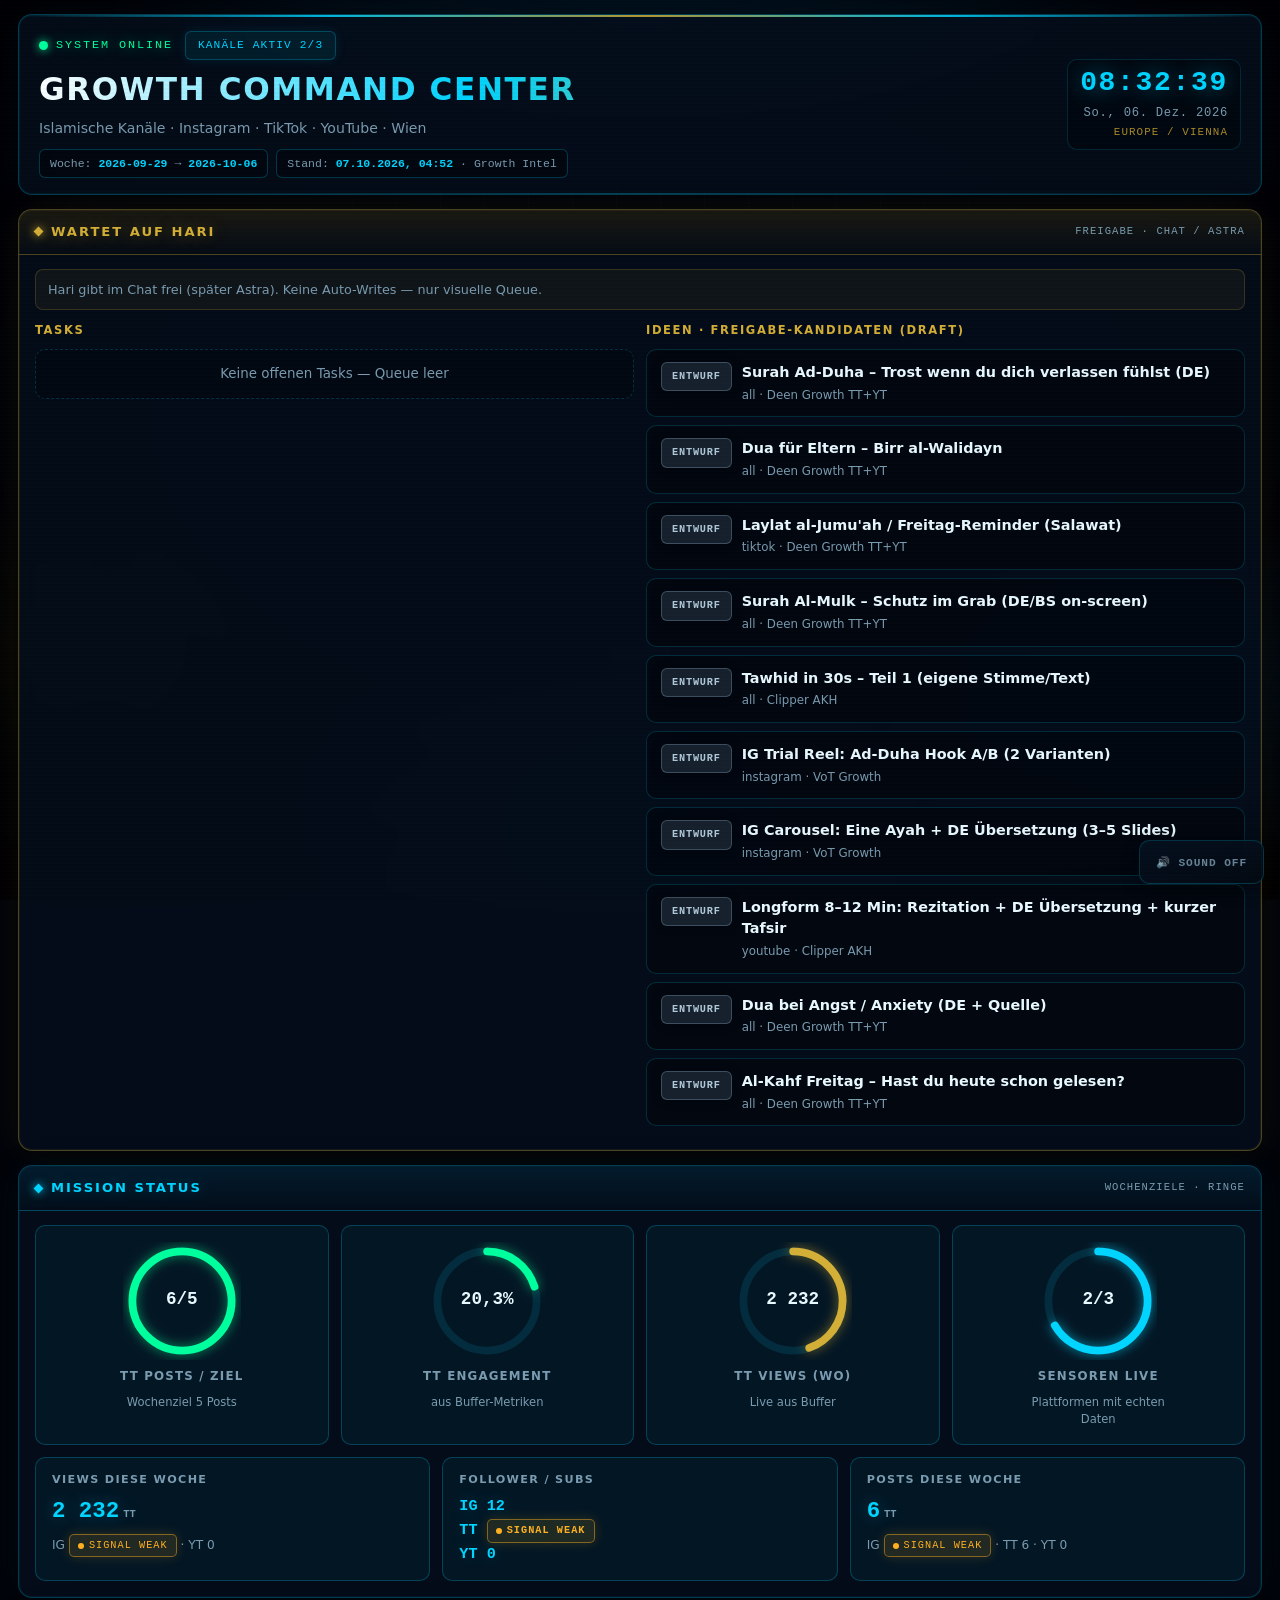
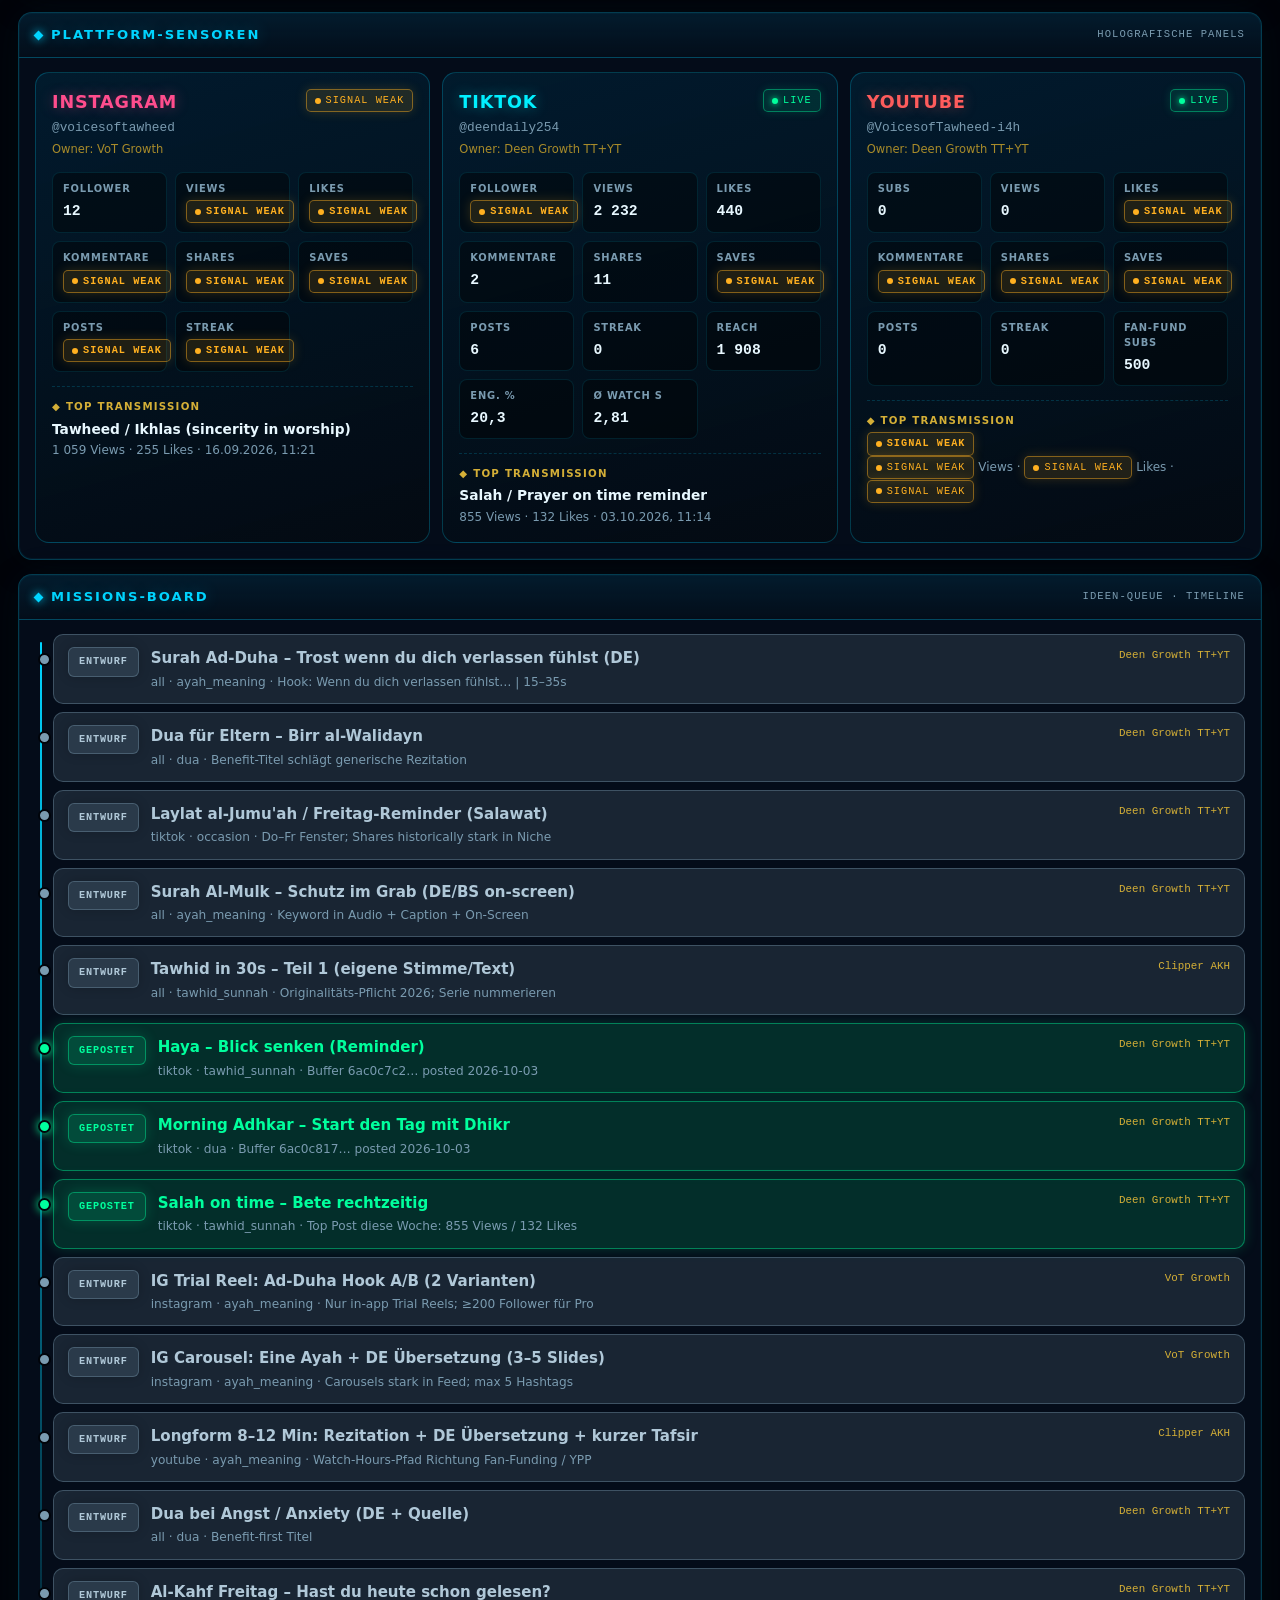
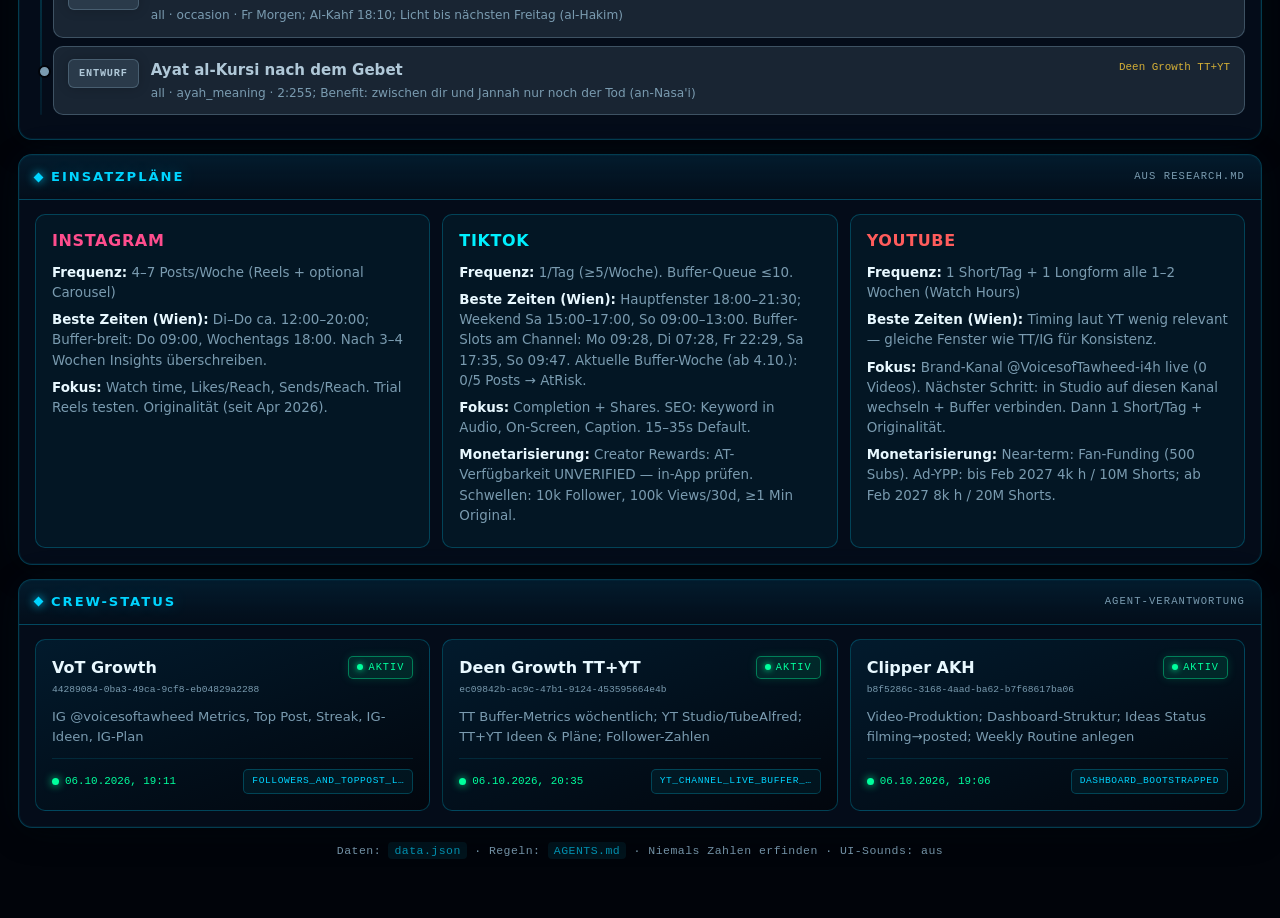
==== commit e5180655: "Polish Jarvis HUD UI + empty tasks queue stub HD buttons, tighter glass cards, gold "Wartet auf Hari" ====
--- a/index.html
+++ b/index.html
@@ -6,19 +6,21 @@
 <title>JARVIS · Growth Command Center</title>
 <style>
   :root {
-    --bg: #020508;
-    --bg2: #050a12;
-    --panel: rgba(8, 18, 32, 0.72);
-    --panel-solid: #081220;
-    --glass: rgba(0, 212, 255, 0.04);
-    --border: rgba(0, 212, 255, 0.22);
-    --border-strong: rgba(0, 212, 255, 0.45);
+    --bg: #01040a;
+    --bg2: #040a14;
+    --panel: rgba(6, 16, 30, 0.78);
+    --panel-solid: #07101c;
+    --glass: rgba(0, 212, 255, 0.05);
+    --glass-strong: rgba(0, 212, 255, 0.09);
+    --border: rgba(0, 212, 255, 0.24);
+    --border-strong: rgba(0, 212, 255, 0.55);
     --cyan: #00d4ff;
     --cyan-dim: #0099bb;
+    --cyan-glow: rgba(0, 212, 255, 0.45);
     --blue: #3b82f6;
     --gold: #d4af37;
     --gold-dim: #a88b2a;
-    --text: #e6f7ff;
+    --text: #e8f8ff;
     --muted: #7a9bb0;
     --ok: #00ff9d;
     --warn: #ffb020;
@@ -26,9 +28,13 @@
     --ig: #ff4d8d;
     --tt: #00f0ff;
     --yt: #ff5c5c;
-    --radius: 12px;
+    --radius: 14px;
+    --radius-sm: 10px;
     --font: "Segoe UI", "Din Alternate", system-ui, -apple-system, sans-serif;
     --mono: "Cascadia Code", "SF Mono", "Consolas", ui-monospace, monospace;
+    --tap: 44px;
+    --shadow-card: 0 0 0 1px rgba(0, 212, 255, 0.06) inset, 0 8px 28px rgba(0, 0, 0, 0.45), 0 0 40px rgba(0, 160, 220, 0.06);
+    --shadow-glow: 0 0 28px rgba(0, 212, 255, 0.18);
   }
   * { box-sizing: border-box; }
   html { scroll-behavior: smooth; }
@@ -38,42 +44,45 @@
     font-family: var(--font);
     color: var(--text);
     background: var(--bg);
-    line-height: 1.45;
+    line-height: 1.5;
     overflow-x: hidden;
+    -webkit-font-smoothing: antialiased;
   }
 
   /* —— Ambient HUD background —— */
   .bg-layer {
     position: fixed; inset: 0; z-index: 0; pointer-events: none;
     background:
-      radial-gradient(ellipse 80% 50% at 50% -20%, rgba(0, 80, 120, 0.35), transparent 60%),
-      radial-gradient(ellipse 40% 40% at 90% 80%, rgba(0, 60, 100, 0.2), transparent 50%),
-      radial-gradient(ellipse 35% 35% at 5% 70%, rgba(40, 30, 0, 0.15), transparent 50%),
+      radial-gradient(ellipse 90% 55% at 50% -18%, rgba(0, 90, 140, 0.42), transparent 58%),
+      radial-gradient(ellipse 45% 40% at 92% 78%, rgba(0, 70, 120, 0.22), transparent 52%),
+      radial-gradient(ellipse 38% 36% at 4% 72%, rgba(50, 35, 0, 0.18), transparent 50%),
+      radial-gradient(ellipse 60% 50% at 50% 100%, rgba(0, 20, 40, 0.5), transparent 60%),
       var(--bg);
+  }
+  .vignette {
+    position: fixed; inset: 0; z-index: 0; pointer-events: none;
+    background: radial-gradient(ellipse 75% 70% at 50% 45%, transparent 40%, rgba(0, 0, 0, 0.55) 100%);
   }
   .grid-overlay {
     position: fixed; inset: 0; z-index: 0; pointer-events: none;
     background-image:
-      linear-gradient(rgba(0, 212, 255, 0.03) 1px, transparent 1px),
-      linear-gradient(90deg, rgba(0, 212, 255, 0.03) 1px, transparent 1px);
-    background-size: 48px 48px;
-    mask-image: radial-gradient(ellipse 70% 60% at 50% 40%, black 20%, transparent 80%);
-    animation: gridDrift 60s linear infinite;
+      linear-gradient(rgba(0, 212, 255, 0.035) 1px, transparent 1px),
+      linear-gradient(90deg, rgba(0, 212, 255, 0.035) 1px, transparent 1px);
+    background-size: 44px 44px;
+    mask-image: radial-gradient(ellipse 72% 58% at 50% 38%, black 18%, transparent 78%);
+    animation: gridDrift 55s linear infinite;
   }
   @keyframes gridDrift {
     from { background-position: 0 0; }
-    to { background-position: 48px 48px; }
+    to { background-position: 44px 44px; }
   }
   .scanlines {
     position: fixed; inset: 0; z-index: 9999; pointer-events: none;
     background: repeating-linear-gradient(
-      0deg,
-      transparent,
-      transparent 2px,
-      rgba(0, 0, 0, 0.08) 2px,
-      rgba(0, 0, 0, 0.08) 4px
+      0deg, transparent, transparent 2px,
+      rgba(0, 0, 0, 0.07) 2px, rgba(0, 0, 0, 0.07) 4px
     );
-    opacity: 0.35;
+    opacity: 0.3;
   }
   .particles {
     position: fixed; inset: 0; z-index: 0; pointer-events: none; overflow: hidden;
@@ -89,183 +98,281 @@
   }
   @keyframes floatUp {
     0% { transform: translateY(100vh) scale(0); opacity: 0; }
-    10% { opacity: 0.6; }
-    90% { opacity: 0.3; }
+    10% { opacity: 0.55; }
+    90% { opacity: 0.25; }
     100% { transform: translateY(-10vh) scale(1); opacity: 0; }
   }
 
   .wrap {
     position: relative; z-index: 1;
-    max-width: 1440px;
+    max-width: 1400px;
     margin: 0 auto;
-    padding: 16px 20px 48px;
-  }
-
-  /* —— Entrance —— */
+    padding: 14px 18px 56px;
+  }
+
   @keyframes fadeSlide {
-    from { opacity: 0; transform: translateY(14px); }
+    from { opacity: 0; transform: translateY(12px); }
     to { opacity: 1; transform: translateY(0); }
   }
-  .anim { animation: fadeSlide 0.55s ease-out both; }
-  .d1 { animation-delay: 0.05s; }
-  .d2 { animation-delay: 0.12s; }
-  .d3 { animation-delay: 0.2s; }
-  .d4 { animation-delay: 0.28s; }
-  .d5 { animation-delay: 0.36s; }
-  .d6 { animation-delay: 0.44s; }
+  .anim { animation: fadeSlide 0.5s ease-out both; }
+  .d1 { animation-delay: 0.04s; }
+  .d2 { animation-delay: 0.1s; }
+  .d3 { animation-delay: 0.16s; }
+  .d4 { animation-delay: 0.22s; }
+  .d5 { animation-delay: 0.28s; }
+  .d6 { animation-delay: 0.34s; }
+  .d7 { animation-delay: 0.4s; }
+
+  /* —— HD Buttons —— */
+  .btn {
+    display: inline-flex;
+    align-items: center;
+    justify-content: center;
+    gap: 8px;
+    min-height: var(--tap);
+    padding: 10px 18px;
+    font-family: var(--font);
+    font-size: 0.85rem;
+    font-weight: 650;
+    letter-spacing: 0.06em;
+    text-transform: uppercase;
+    text-decoration: none;
+    border-radius: 10px;
+    border: 1px solid var(--border);
+    cursor: pointer;
+    transition: border-color 0.2s, box-shadow 0.2s, background 0.2s, transform 0.15s, color 0.2s;
+    -webkit-tap-highlight-color: transparent;
+    user-select: none;
+  }
+  .btn:active { transform: scale(0.97); }
+  .btn:focus-visible {
+    outline: 2px solid var(--cyan);
+    outline-offset: 2px;
+  }
+  .btn-primary {
+    color: #001018;
+    background: linear-gradient(165deg, #5ce1ff 0%, var(--cyan) 45%, #0090b8 100%);
+    border-color: rgba(0, 212, 255, 0.7);
+    box-shadow: 0 0 20px rgba(0, 212, 255, 0.35), 0 4px 14px rgba(0, 0, 0, 0.35);
+    text-shadow: none;
+  }
+  .btn-primary:hover {
+    box-shadow: 0 0 32px rgba(0, 212, 255, 0.55), 0 6px 18px rgba(0, 0, 0, 0.4);
+    border-color: #7aeeff;
+  }
+  .btn-secondary {
+    color: var(--cyan);
+    background: linear-gradient(165deg, rgba(0, 40, 60, 0.7), rgba(0, 12, 24, 0.85));
+    border-color: var(--border-strong);
+    box-shadow: 0 0 0 1px rgba(0, 212, 255, 0.08) inset, 0 0 18px rgba(0, 212, 255, 0.12);
+    backdrop-filter: blur(8px);
+  }
+  .btn-secondary:hover {
+    background: linear-gradient(165deg, rgba(0, 60, 90, 0.75), rgba(0, 20, 36, 0.9));
+    box-shadow: var(--shadow-glow);
+    color: #fff;
+  }
+  .btn-danger {
+    color: #ffe0e6;
+    background: linear-gradient(165deg, rgba(80, 12, 28, 0.85), rgba(40, 4, 12, 0.9));
+    border-color: rgba(255, 77, 106, 0.55);
+    box-shadow: 0 0 16px rgba(255, 77, 106, 0.2);
+  }
+  .btn-danger:hover {
+    border-color: rgba(255, 77, 106, 0.85);
+    box-shadow: 0 0 28px rgba(255, 77, 106, 0.35);
+  }
+  .btn-ghost {
+    color: var(--muted);
+    background: rgba(0, 0, 0, 0.35);
+    border-color: var(--border);
+  }
+  .btn-ghost:hover {
+    color: var(--cyan);
+    border-color: var(--border-strong);
+  }
+  .btn-sm {
+    min-height: 36px;
+    padding: 6px 12px;
+    font-size: 0.72rem;
+  }
 
   /* —— Hero —— */
   .hero {
     display: grid;
     grid-template-columns: 1fr auto;
-    gap: 16px;
+    gap: 14px;
     align-items: center;
-    margin-bottom: 20px;
-    padding: 18px 22px;
+    margin-bottom: 14px;
+    padding: 16px 20px;
+    background: var(--panel);
+    border: 1px solid var(--border);
+    border-radius: var(--radius);
+    backdrop-filter: blur(14px);
+    box-shadow: var(--shadow-card);
+    position: relative;
+    overflow: hidden;
+  }
+  .hero::before {
+    content: "";
+    position: absolute; top: 0; left: 0; right: 0; height: 2px;
+    background: linear-gradient(90deg, transparent, var(--cyan), var(--gold), var(--cyan), transparent);
+    opacity: 0.85;
+  }
+  .hero::after {
+    content: "";
+    position: absolute; bottom: 0; left: 10%; right: 10%; height: 1px;
+    background: linear-gradient(90deg, transparent, rgba(0, 212, 255, 0.25), transparent);
+  }
+  .hero-left { min-width: 0; }
+  .status-line {
+    display: flex; flex-wrap: wrap; align-items: center; gap: 8px 12px;
+    margin-bottom: 6px;
+  }
+  .sys-badge {
+    font-family: var(--mono);
+    font-size: 0.74rem;
+    letter-spacing: 0.16em;
+    text-transform: uppercase;
+    color: var(--ok);
+    display: inline-flex; align-items: center; gap: 8px;
+    text-shadow: 0 0 14px rgba(0, 255, 157, 0.55);
+  }
+  .sys-badge .pulse {
+    width: 9px; height: 9px; border-radius: 50%;
+    background: var(--ok);
+    box-shadow: 0 0 10px var(--ok);
+    animation: pulseDot 1.6s ease-in-out infinite;
+  }
+  @keyframes pulseDot {
+    0%, 100% { opacity: 1; transform: scale(1); }
+    50% { opacity: 0.4; transform: scale(0.82); }
+  }
+  .channels-badge {
+    font-family: var(--mono);
+    font-size: 0.7rem;
+    letter-spacing: 0.1em;
+    text-transform: uppercase;
+    color: var(--cyan);
+    border: 1px solid var(--border);
+    padding: 5px 12px;
+    border-radius: 6px;
+    background: rgba(0, 212, 255, 0.08);
+    box-shadow: 0 0 12px rgba(0, 212, 255, 0.1);
+  }
+  h1 {
+    margin: 0;
+    font-size: clamp(1.4rem, 2.8vw, 1.95rem);
+    font-weight: 750;
+    letter-spacing: 0.05em;
+    background: linear-gradient(105deg, #fff 0%, var(--cyan) 42%, var(--gold) 100%);
+    -webkit-background-clip: text; background-clip: text; color: transparent;
+  }
+  .sub {
+    color: var(--muted);
+    font-size: 0.88rem;
+    margin-top: 5px;
+  }
+  .clock-panel {
+    text-align: right;
+    font-family: var(--mono);
+    min-width: 168px;
+    padding: 8px 12px;
+    border-radius: var(--radius-sm);
+    background: rgba(0, 0, 0, 0.28);
+    border: 1px solid rgba(0, 212, 255, 0.15);
+  }
+  .clock-time {
+    font-size: 1.75rem;
+    font-weight: 650;
+    color: var(--cyan);
+    letter-spacing: 0.06em;
+    text-shadow: 0 0 22px rgba(0, 212, 255, 0.45);
+    line-height: 1.1;
+  }
+  .clock-date {
+    font-size: 0.76rem;
+    color: var(--muted);
+    letter-spacing: 0.06em;
+    margin-top: 5px;
+  }
+  .clock-tz {
+    font-size: 0.68rem;
+    color: var(--gold-dim);
+    letter-spacing: 0.1em;
+    text-transform: uppercase;
+    margin-top: 2px;
+  }
+  .meta-bar {
+    display: flex; flex-wrap: wrap; gap: 8px; margin-top: 10px;
+  }
+  .chip {
+    font-size: 0.72rem;
+    font-family: var(--mono);
+    color: var(--muted);
+    border: 1px solid var(--border);
+    padding: 5px 10px;
+    border-radius: 6px;
+    background: rgba(0, 0, 0, 0.35);
+  }
+  .chip strong { color: var(--cyan); font-weight: 650; }
+
+  /* —— Section shells —— */
+  .sec {
+    margin-bottom: 14px;
     background: var(--panel);
     border: 1px solid var(--border);
     border-radius: var(--radius);
     backdrop-filter: blur(12px);
-    box-shadow:
-      0 0 0 1px rgba(0, 212, 255, 0.06) inset,
-      0 0 40px rgba(0, 180, 255, 0.08),
-      0 8px 32px rgba(0, 0, 0, 0.4);
-    position: relative;
-    overflow: hidden;
-  }
-  .hero::before {
-    content: "";
-    position: absolute; top: 0; left: 0; right: 0; height: 1px;
-    background: linear-gradient(90deg, transparent, var(--cyan), var(--gold), var(--cyan), transparent);
-    opacity: 0.7;
-  }
-  .hero-left { min-width: 0; }
-  .status-line {
-    display: flex; flex-wrap: wrap; align-items: center; gap: 10px 16px;
-    margin-bottom: 6px;
-  }
-  .sys-badge {
-    font-family: var(--mono);
-    font-size: 0.72rem;
-    letter-spacing: 0.18em;
-    text-transform: uppercase;
-    color: var(--ok);
-    display: inline-flex; align-items: center; gap: 8px;
-    text-shadow: 0 0 12px rgba(0, 255, 157, 0.5);
-  }
-  .sys-badge .pulse {
-    width: 8px; height: 8px; border-radius: 50%;
-    background: var(--ok);
-    box-shadow: 0 0 8px var(--ok);
-    animation: pulseDot 1.6s ease-in-out infinite;
-  }
-  @keyframes pulseDot {
-    0%, 100% { opacity: 1; transform: scale(1); }
-    50% { opacity: 0.45; transform: scale(0.85); }
-  }
-  .channels-badge {
-    font-family: var(--mono);
-    font-size: 0.68rem;
-    letter-spacing: 0.12em;
-    text-transform: uppercase;
-    color: var(--cyan);
-    border: 1px solid var(--border);
-    padding: 3px 10px;
-    border-radius: 4px;
-    background: rgba(0, 212, 255, 0.06);
-  }
-  h1 {
-    margin: 0;
-    font-size: clamp(1.35rem, 2.5vw, 1.85rem);
-    font-weight: 700;
-    letter-spacing: 0.04em;
-    background: linear-gradient(105deg, #fff 0%, var(--cyan) 45%, var(--gold) 100%);
-    -webkit-background-clip: text; background-clip: text; color: transparent;
-  }
-  .sub {
-    color: var(--muted);
-    font-size: 0.82rem;
-    margin-top: 4px;
-  }
-  .clock-panel {
-    text-align: right;
-    font-family: var(--mono);
-    min-width: 160px;
-  }
-  .clock-time {
-    font-size: 1.65rem;
-    font-weight: 600;
-    color: var(--cyan);
-    letter-spacing: 0.06em;
-    text-shadow: 0 0 20px rgba(0, 212, 255, 0.4);
-    line-height: 1.1;
-  }
-  .clock-date {
-    font-size: 0.72rem;
-    color: var(--muted);
-    letter-spacing: 0.08em;
-    margin-top: 4px;
-  }
-  .clock-tz {
-    font-size: 0.65rem;
-    color: var(--gold-dim);
-    letter-spacing: 0.1em;
-    text-transform: uppercase;
-  }
-  .meta-bar {
-    display: flex; flex-wrap: wrap; gap: 8px; margin-top: 10px;
-  }
-  .chip {
-    font-size: 0.68rem;
-    font-family: var(--mono);
-    color: var(--muted);
-    border: 1px solid var(--border);
-    padding: 3px 8px;
-    border-radius: 4px;
-    background: rgba(0, 0, 0, 0.3);
-  }
-  .chip strong { color: var(--cyan-dim); font-weight: 600; }
-
-  /* —— Section shells —— */
-  .sec {
-    margin-bottom: 18px;
-    background: var(--panel);
-    border: 1px solid var(--border);
-    border-radius: var(--radius);
-    backdrop-filter: blur(10px);
-    box-shadow: 0 0 0 1px rgba(0, 212, 255, 0.04) inset, 0 6px 24px rgba(0, 0, 0, 0.35);
+    box-shadow: var(--shadow-card);
     overflow: hidden;
   }
   .sec-h {
     display: flex; align-items: center; justify-content: space-between; gap: 10px;
-    padding: 10px 16px;
+    padding: 12px 16px;
     border-bottom: 1px solid var(--border);
-    background: linear-gradient(180deg, rgba(0, 40, 60, 0.35), transparent);
+    background: linear-gradient(180deg, rgba(0, 50, 75, 0.4), rgba(0, 20, 35, 0.15));
   }
   .sec-h h2 {
     margin: 0;
-    font-size: 0.78rem;
-    font-weight: 650;
-    letter-spacing: 0.16em;
+    font-size: 0.82rem;
+    font-weight: 700;
+    letter-spacing: 0.15em;
     text-transform: uppercase;
     color: var(--cyan);
-    display: flex; align-items: center; gap: 8px;
+    display: flex; align-items: center; gap: 9px;
+    text-shadow: 0 0 16px rgba(0, 212, 255, 0.3);
   }
   .sec-h h2::before {
     content: "";
-    width: 6px; height: 6px;
+    width: 7px; height: 7px;
     background: var(--cyan);
-    box-shadow: 0 0 8px var(--cyan);
+    box-shadow: 0 0 10px var(--cyan);
     transform: rotate(45deg);
+    flex-shrink: 0;
   }
   .sec-tag {
     font-family: var(--mono);
-    font-size: 0.62rem;
+    font-size: 0.66rem;
     letter-spacing: 0.1em;
     text-transform: uppercase;
     color: var(--muted);
   }
-  .sec-b { padding: 14px 16px; }
+  .sec-b { padding: 14px 16px 16px; }
+
+  .sec.hari-wait {
+    border-color: rgba(212, 175, 55, 0.35);
+    box-shadow: 0 0 0 1px rgba(212, 175, 55, 0.08) inset, 0 8px 28px rgba(0, 0, 0, 0.45), 0 0 36px rgba(212, 175, 55, 0.08);
+  }
+  .sec.hari-wait .sec-h {
+    background: linear-gradient(180deg, rgba(60, 45, 10, 0.4), rgba(20, 15, 0, 0.12));
+    border-bottom-color: rgba(212, 175, 55, 0.28);
+  }
+  .sec.hari-wait .sec-h h2 { color: var(--gold); text-shadow: 0 0 16px rgba(212, 175, 55, 0.35); }
+  .sec.hari-wait .sec-h h2::before {
+    background: var(--gold);
+    box-shadow: 0 0 10px var(--gold);
+  }
 
   .grid { display: grid; gap: 12px; }
   .g3 { grid-template-columns: repeat(3, 1fr); }
@@ -278,117 +385,123 @@
   }
   @media (max-width: 640px) {
     .g3, .g2, .g4 { grid-template-columns: 1fr; }
-    .wrap { padding: 12px 10px 40px; }
+    .wrap { padding: 10px 10px 52px; }
+    .btn { width: 100%; }
   }
 
   /* —— Rings / overview —— */
   .ring-card {
     display: flex; flex-direction: column; align-items: center; gap: 8px;
-    padding: 14px 10px;
+    padding: 16px 12px;
     background: var(--glass);
     border: 1px solid var(--border);
-    border-radius: 10px;
-    transition: border-color 0.25s, box-shadow 0.25s;
+    border-radius: var(--radius-sm);
+    transition: border-color 0.25s, box-shadow 0.25s, background 0.25s;
   }
   .ring-card:hover {
     border-color: var(--border-strong);
-    box-shadow: 0 0 24px rgba(0, 212, 255, 0.12);
-  }
-  .ring-wrap {
-    position: relative;
-    width: 110px; height: 110px;
-  }
+    box-shadow: var(--shadow-glow);
+    background: var(--glass-strong);
+  }
+  .ring-wrap { position: relative; width: 118px; height: 118px; }
   .ring-wrap svg { width: 100%; height: 100%; transform: rotate(-90deg); }
-  .ring-bg { fill: none; stroke: rgba(0, 212, 255, 0.12); stroke-width: 6; }
+  .ring-bg { fill: none; stroke: rgba(0, 212, 255, 0.12); stroke-width: 6.5; }
   .ring-fg {
-    fill: none; stroke-width: 6; stroke-linecap: round;
+    fill: none; stroke-width: 6.5; stroke-linecap: round;
     stroke: var(--cyan);
-    filter: drop-shadow(0 0 4px rgba(0, 212, 255, 0.6));
+    filter: drop-shadow(0 0 5px rgba(0, 212, 255, 0.65));
     transition: stroke-dashoffset 0.9s ease-out;
   }
-  .ring-fg.gold { stroke: var(--gold); filter: drop-shadow(0 0 4px rgba(212, 175, 55, 0.55)); }
-  .ring-fg.warn { stroke: var(--warn); filter: drop-shadow(0 0 4px rgba(255, 176, 32, 0.5)); }
-  .ring-fg.ok { stroke: var(--ok); filter: drop-shadow(0 0 4px rgba(0, 255, 157, 0.5)); }
+  .ring-fg.gold { stroke: var(--gold); filter: drop-shadow(0 0 5px rgba(212, 175, 55, 0.55)); }
+  .ring-fg.warn { stroke: var(--warn); filter: drop-shadow(0 0 5px rgba(255, 176, 32, 0.5)); }
+  .ring-fg.ok { stroke: var(--ok); filter: drop-shadow(0 0 5px rgba(0, 255, 157, 0.55)); }
   .ring-center {
     position: absolute; inset: 0;
     display: flex; flex-direction: column; align-items: center; justify-content: center;
-    transform: rotate(0);
   }
   .ring-val {
     font-family: var(--mono);
-    font-size: 1.05rem;
+    font-size: 1.1rem;
     font-weight: 700;
     color: var(--text);
     line-height: 1;
   }
-  .ring-unit { font-size: 0.58rem; color: var(--muted); letter-spacing: 0.08em; margin-top: 3px; text-transform: uppercase; }
+  .ring-unit { font-size: 0.6rem; color: var(--muted); letter-spacing: 0.08em; margin-top: 3px; text-transform: uppercase; }
   .ring-lbl {
-    font-size: 0.7rem;
+    font-size: 0.74rem;
     letter-spacing: 0.1em;
     text-transform: uppercase;
     color: var(--muted);
     text-align: center;
-  }
-  .ring-hint { font-size: 0.68rem; color: var(--muted); text-align: center; max-width: 160px; }
+    font-weight: 600;
+  }
+  .ring-hint { font-size: 0.72rem; color: var(--muted); text-align: center; max-width: 170px; }
 
   .stat-mini {
     background: var(--glass);
     border: 1px solid var(--border);
-    border-radius: 10px;
-    padding: 12px 14px;
+    border-radius: var(--radius-sm);
+    padding: 14px 16px;
+    transition: border-color 0.25s, box-shadow 0.25s;
+  }
+  .stat-mini:hover {
+    border-color: var(--border-strong);
+    box-shadow: 0 0 20px rgba(0, 212, 255, 0.12);
   }
   .stat-mini .lbl {
-    font-size: 0.65rem;
+    font-size: 0.7rem;
     letter-spacing: 0.12em;
     text-transform: uppercase;
     color: var(--muted);
+    font-weight: 600;
   }
   .stat-mini .val {
     font-family: var(--mono);
-    font-size: 1.35rem;
+    font-size: 1.4rem;
     font-weight: 700;
     color: var(--cyan);
-    margin-top: 4px;
-    text-shadow: 0 0 16px rgba(0, 212, 255, 0.25);
-  }
-  .stat-mini .hint { font-size: 0.72rem; color: var(--muted); margin-top: 3px; }
-
-  /* —— SIGNAL WEAK badge —— */
+    margin-top: 6px;
+    text-shadow: 0 0 18px rgba(0, 212, 255, 0.3);
+  }
+  .stat-mini .hint { font-size: 0.76rem; color: var(--muted); margin-top: 5px; }
+
+  /* —— Badges —— */
   .signal-weak {
     display: inline-flex; align-items: center; gap: 5px;
     font-family: var(--mono);
-    font-size: 0.62rem;
+    font-size: 0.64rem;
     letter-spacing: 0.1em;
     text-transform: uppercase;
     color: var(--warn);
-    background: rgba(255, 176, 32, 0.1);
-    border: 1px solid rgba(255, 176, 32, 0.4);
-    padding: 2px 7px;
-    border-radius: 3px;
-    box-shadow: 0 0 10px rgba(255, 176, 32, 0.15);
+    background: rgba(255, 176, 32, 0.12);
+    border: 1px solid rgba(255, 176, 32, 0.45);
+    padding: 3px 8px;
+    border-radius: 5px;
+    box-shadow: 0 0 12px rgba(255, 176, 32, 0.18);
     white-space: nowrap;
   }
   .signal-weak::before {
     content: "";
-    width: 5px; height: 5px; border-radius: 50%;
+    width: 6px; height: 6px; border-radius: 50%;
     background: var(--warn);
     animation: pulseDot 1.2s ease-in-out infinite;
   }
   .live-tag {
     display: inline-flex; align-items: center; gap: 5px;
     font-family: var(--mono);
-    font-size: 0.62rem;
+    font-size: 0.64rem;
     letter-spacing: 0.1em;
     text-transform: uppercase;
     color: var(--ok);
-    background: rgba(0, 255, 157, 0.08);
-    border: 1px solid rgba(0, 255, 157, 0.35);
-    padding: 2px 7px;
-    border-radius: 3px;
+    background: rgba(0, 255, 157, 0.1);
+    border: 1px solid rgba(0, 255, 157, 0.4);
+    padding: 3px 8px;
+    border-radius: 5px;
+    box-shadow: 0 0 10px rgba(0, 255, 157, 0.15);
   }
   .live-tag::before {
     content: "";
-    width: 5px; height: 5px; border-radius: 50%;
+    width: 6px; height: 6px; border-radius: 50%;
     background: var(--ok);
     box-shadow: 0 0 6px var(--ok);
   }
@@ -396,87 +509,91 @@
   /* —— Platform holo cards —— */
   .plat {
     position: relative;
-    background: linear-gradient(165deg, rgba(0, 30, 50, 0.6), rgba(5, 10, 18, 0.85));
+    background: linear-gradient(165deg, rgba(0, 35, 58, 0.65), rgba(4, 10, 18, 0.9));
     border: 1px solid var(--border);
-    border-radius: 12px;
-    padding: 14px;
-    transition: border-color 0.3s, box-shadow 0.3s, transform 0.3s;
+    border-radius: var(--radius);
+    padding: 16px;
+    transition: border-color 0.3s, box-shadow 0.3s, transform 0.25s;
     overflow: hidden;
   }
   .plat::after {
     content: "";
     position: absolute; top: -50%; left: -50%;
     width: 200%; height: 200%;
-    background: linear-gradient(45deg, transparent 40%, rgba(0, 212, 255, 0.03) 50%, transparent 60%);
+    background: linear-gradient(45deg, transparent 40%, rgba(0, 212, 255, 0.04) 50%, transparent 60%);
     pointer-events: none;
     transition: opacity 0.3s;
     opacity: 0;
   }
   .plat:hover {
     border-color: var(--border-strong);
-    box-shadow: 0 0 32px rgba(0, 212, 255, 0.18), 0 0 0 1px rgba(0, 212, 255, 0.15) inset;
-    transform: translateY(-2px);
+    box-shadow: 0 0 36px rgba(0, 212, 255, 0.2), 0 0 0 1px rgba(0, 212, 255, 0.15) inset;
+    transform: translateY(-3px);
   }
   .plat:hover::after { opacity: 1; }
-  .plat.ig:hover { box-shadow: 0 0 32px rgba(255, 77, 141, 0.2); border-color: rgba(255, 77, 141, 0.45); }
-  .plat.tt:hover { box-shadow: 0 0 32px rgba(0, 240, 255, 0.22); border-color: rgba(0, 240, 255, 0.5); }
-  .plat.yt:hover { box-shadow: 0 0 32px rgba(255, 92, 92, 0.2); border-color: rgba(255, 92, 92, 0.45); }
+  .plat.ig:hover { box-shadow: 0 0 36px rgba(255, 77, 141, 0.22); border-color: rgba(255, 77, 141, 0.5); }
+  .plat.tt:hover { box-shadow: 0 0 36px rgba(0, 240, 255, 0.25); border-color: rgba(0, 240, 255, 0.55); }
+  .plat.yt:hover { box-shadow: 0 0 36px rgba(255, 92, 92, 0.22); border-color: rgba(255, 92, 92, 0.5); }
 
   .plat-top {
     display: flex; justify-content: space-between; align-items: flex-start; gap: 8px;
-    margin-bottom: 12px;
+    margin-bottom: 14px;
   }
   .plat h3 {
     margin: 0;
-    font-size: 1.05rem;
-    font-weight: 700;
-    letter-spacing: 0.04em;
-  }
-  .plat.ig h3 { color: var(--ig); text-shadow: 0 0 12px rgba(255, 77, 141, 0.35); }
-  .plat.tt h3 { color: var(--tt); text-shadow: 0 0 12px rgba(0, 240, 255, 0.35); }
-  .plat.yt h3 { color: var(--yt); text-shadow: 0 0 12px rgba(255, 92, 92, 0.35); }
-  .plat .handle { font-size: 0.75rem; color: var(--muted); margin-top: 2px; font-family: var(--mono); }
-  .plat .owner { font-size: 0.68rem; color: var(--gold-dim); margin-top: 2px; }
+    font-size: 1.1rem;
+    font-weight: 750;
+    letter-spacing: 0.05em;
+  }
+  .plat.ig h3 { color: var(--ig); text-shadow: 0 0 14px rgba(255, 77, 141, 0.4); }
+  .plat.tt h3 { color: var(--tt); text-shadow: 0 0 14px rgba(0, 240, 255, 0.4); }
+  .plat.yt h3 { color: var(--yt); text-shadow: 0 0 14px rgba(255, 92, 92, 0.4); }
+  .plat .handle { font-size: 0.8rem; color: var(--muted); margin-top: 3px; font-family: var(--mono); }
+  .plat .owner { font-size: 0.72rem; color: var(--gold-dim); margin-top: 3px; }
 
   .metrics {
     display: grid;
-    grid-template-columns: repeat(auto-fill, minmax(88px, 1fr));
-    gap: 6px;
+    grid-template-columns: repeat(auto-fill, minmax(92px, 1fr));
+    gap: 8px;
   }
   .m {
-    background: rgba(0, 0, 0, 0.35);
-    border: 1px solid rgba(0, 212, 255, 0.1);
-    border-radius: 6px;
-    padding: 7px 8px;
-  }
+    background: rgba(0, 0, 0, 0.4);
+    border: 1px solid rgba(0, 212, 255, 0.12);
+    border-radius: 8px;
+    padding: 9px 10px;
+    transition: border-color 0.2s;
+  }
+  .m:hover { border-color: rgba(0, 212, 255, 0.3); }
   .m .k {
-    font-size: 0.58rem;
+    font-size: 0.62rem;
     letter-spacing: 0.08em;
     text-transform: uppercase;
     color: var(--muted);
+    font-weight: 600;
   }
   .m .v {
     font-family: var(--mono);
-    font-size: 0.88rem;
+    font-size: 0.92rem;
     font-weight: 650;
-    margin-top: 2px;
+    margin-top: 3px;
     color: var(--text);
   }
   .top-post {
-    margin-top: 12px;
-    padding-top: 10px;
-    border-top: 1px dashed rgba(0, 212, 255, 0.15);
-    font-size: 0.82rem;
+    margin-top: 14px;
+    padding-top: 12px;
+    border-top: 1px dashed rgba(0, 212, 255, 0.18);
+    font-size: 0.86rem;
   }
   .top-post .tp-lbl {
-    font-size: 0.6rem;
+    font-size: 0.64rem;
     letter-spacing: 0.12em;
     text-transform: uppercase;
     color: var(--gold);
-    margin-bottom: 3px;
-  }
-
-  /* —— Mission board (ideas) —— */
+    margin-bottom: 4px;
+    font-weight: 650;
+  }
+
+  /* —— Mission board —— */
   .mission-board {
     position: relative;
     display: flex;
@@ -489,7 +606,7 @@
     position: absolute;
     left: 5px; top: 8px; bottom: 8px;
     width: 2px;
-    background: linear-gradient(180deg, var(--cyan), rgba(0, 212, 255, 0.1));
+    background: linear-gradient(180deg, var(--cyan), rgba(0, 212, 255, 0.08));
     border-radius: 2px;
   }
   .mission {
@@ -498,52 +615,54 @@
     grid-template-columns: auto 1fr auto;
     gap: 12px;
     align-items: start;
-    padding: 10px 12px;
-    margin-bottom: 6px;
-    background: rgba(0, 0, 0, 0.28);
-    border: 1px solid rgba(0, 212, 255, 0.12);
-    border-radius: 8px;
-    transition: border-color 0.2s, background 0.2s;
+    padding: 12px 14px;
+    margin-bottom: 8px;
+    background: rgba(0, 0, 0, 0.32);
+    border: 1px solid rgba(0, 212, 255, 0.14);
+    border-radius: 10px;
+    transition: border-color 0.2s, background 0.2s, box-shadow 0.2s;
   }
   .mission:hover {
     border-color: var(--border-strong);
-    background: rgba(0, 30, 50, 0.4);
+    background: rgba(0, 30, 50, 0.45);
+    box-shadow: 0 0 18px rgba(0, 212, 255, 0.1);
   }
   .mission::before {
     content: "";
     position: absolute;
-    left: -16px; top: 16px;
-    width: 8px; height: 8px;
+    left: -16px; top: 18px;
+    width: 9px; height: 9px;
     border-radius: 50%;
     background: var(--cyan);
-    box-shadow: 0 0 8px var(--cyan);
+    box-shadow: 0 0 10px var(--cyan);
     border: 2px solid var(--bg);
   }
-  .mission.st-posted::before { background: var(--ok); box-shadow: 0 0 8px var(--ok); }
-  .mission.st-filming::before { background: var(--warn); box-shadow: 0 0 8px var(--warn); }
-  .mission.st-approved::before { background: var(--blue); box-shadow: 0 0 8px var(--blue); }
+  .mission.st-posted::before { background: var(--ok); box-shadow: 0 0 10px var(--ok); }
+  .mission.st-filming::before { background: var(--warn); box-shadow: 0 0 10px var(--warn); }
+  .mission.st-approved::before { background: var(--blue); box-shadow: 0 0 10px var(--blue); }
   .mission.st-draft::before { background: var(--muted); box-shadow: none; }
 
   .st {
     font-family: var(--mono);
-    font-size: 0.6rem;
-    font-weight: 700;
+    font-size: 0.64rem;
+    font-weight: 750;
     letter-spacing: 0.08em;
     text-transform: uppercase;
-    padding: 4px 8px;
-    border-radius: 4px;
+    padding: 6px 10px;
+    border-radius: 6px;
     white-space: nowrap;
-  }
-  .st-draft { background: rgba(122, 155, 176, 0.15); color: #a0b8c8; border: 1px solid rgba(122, 155, 176, 0.3); }
-  .st-approved { background: rgba(59, 130, 246, 0.15); color: #7eb6ff; border: 1px solid rgba(59, 130, 246, 0.35); }
-  .st-filming { background: rgba(255, 176, 32, 0.12); color: var(--warn); border: 1px solid rgba(255, 176, 32, 0.35); }
-  .st-posted { background: rgba(0, 255, 157, 0.1); color: var(--ok); border: 1px solid rgba(0, 255, 157, 0.3); }
-
-  .mission .t { font-weight: 600; font-size: 0.9rem; }
-  .mission .meta { font-size: 0.72rem; color: var(--muted); margin-top: 2px; }
+    box-shadow: 0 0 12px rgba(0, 0, 0, 0.2);
+  }
+  .st-draft { background: rgba(122, 155, 176, 0.18); color: #b0c8d8; border: 1px solid rgba(122, 155, 176, 0.38); }
+  .st-approved { background: rgba(59, 130, 246, 0.2); color: #8ec0ff; border: 1px solid rgba(59, 130, 246, 0.45); box-shadow: 0 0 14px rgba(59, 130, 246, 0.2); }
+  .st-filming { background: rgba(255, 176, 32, 0.16); color: var(--warn); border: 1px solid rgba(255, 176, 32, 0.45); box-shadow: 0 0 14px rgba(255, 176, 32, 0.2); }
+  .st-posted { background: rgba(0, 255, 157, 0.14); color: var(--ok); border: 1px solid rgba(0, 255, 157, 0.4); box-shadow: 0 0 14px rgba(0, 255, 157, 0.18); }
+
+  .mission .t { font-weight: 650; font-size: 0.94rem; }
+  .mission .meta { font-size: 0.76rem; color: var(--muted); margin-top: 3px; }
   .mission .crew {
     font-family: var(--mono);
-    font-size: 0.65rem;
+    font-size: 0.68rem;
     color: var(--gold);
     white-space: nowrap;
     text-align: right;
@@ -551,34 +670,107 @@
   @media (max-width: 600px) {
     .mission { grid-template-columns: 1fr; }
     .mission .crew { text-align: left; }
+  }
+
+  /* —— Wait / Freigabe queue —— */
+  .wait-note {
+    font-size: 0.8rem;
+    color: var(--muted);
+    margin-bottom: 12px;
+    padding: 10px 12px;
+    background: rgba(212, 175, 55, 0.06);
+    border: 1px solid rgba(212, 175, 55, 0.2);
+    border-radius: 8px;
+  }
+  .wait-grid {
+    display: grid;
+    grid-template-columns: 1fr 1fr;
+    gap: 12px;
+  }
+  @media (max-width: 800px) { .wait-grid { grid-template-columns: 1fr; } }
+  .wait-col h3 {
+    margin: 0 0 10px;
+    font-size: 0.72rem;
+    letter-spacing: 0.14em;
+    text-transform: uppercase;
+    color: var(--gold);
+    font-weight: 700;
+  }
+  .wait-item {
+    display: flex;
+    align-items: flex-start;
+    gap: 10px;
+    padding: 12px 14px;
+    margin-bottom: 8px;
+    background: rgba(0, 0, 0, 0.35);
+    border: 1px solid rgba(212, 175, 55, 0.2);
+    border-radius: 10px;
+    transition: border-color 0.2s, box-shadow 0.2s;
+    min-height: var(--tap);
+  }
+  .wait-item:hover {
+    border-color: rgba(212, 175, 55, 0.45);
+    box-shadow: 0 0 18px rgba(212, 175, 55, 0.12);
+  }
+  .wait-item.draft-cand {
+    border-color: rgba(0, 212, 255, 0.18);
+  }
+  .wait-item.draft-cand:hover {
+    border-color: var(--border-strong);
+    box-shadow: 0 0 18px rgba(0, 212, 255, 0.12);
+  }
+  .wait-item .wi-body { flex: 1; min-width: 0; }
+  .wait-item .wi-title { font-weight: 650; font-size: 0.9rem; }
+  .wait-item .wi-meta { font-size: 0.74rem; color: var(--muted); margin-top: 3px; }
+  .wait-empty {
+    color: var(--muted);
+    font-size: 0.84rem;
+    padding: 14px;
+    text-align: center;
+    border: 1px dashed rgba(0, 212, 255, 0.2);
+    border-radius: 10px;
+    background: rgba(0, 0, 0, 0.2);
+  }
+  .type-pill {
+    font-family: var(--mono);
+    font-size: 0.6rem;
+    letter-spacing: 0.08em;
+    text-transform: uppercase;
+    padding: 5px 8px;
+    border-radius: 5px;
+    white-space: nowrap;
+    background: rgba(212, 175, 55, 0.15);
+    color: var(--gold);
+    border: 1px solid rgba(212, 175, 55, 0.35);
   }
 
   /* —— Plans —— */
   .plan-card {
     background: var(--glass);
     border: 1px solid var(--border);
-    border-radius: 10px;
-    padding: 12px 14px;
+    border-radius: var(--radius-sm);
+    padding: 14px 16px;
     transition: border-color 0.25s, box-shadow 0.25s;
   }
   .plan-card:hover {
     border-color: var(--border-strong);
-    box-shadow: 0 0 20px rgba(0, 212, 255, 0.1);
+    box-shadow: 0 0 22px rgba(0, 212, 255, 0.12);
   }
   .plan-card h4 {
-    margin: 0 0 8px;
-    font-size: 0.95rem;
+    margin: 0 0 10px;
+    font-size: 1rem;
     letter-spacing: 0.04em;
+    font-weight: 700;
   }
   .plan-card.ig h4 { color: var(--ig); }
   .plan-card.tt h4 { color: var(--tt); }
   .plan-card.yt h4 { color: var(--yt); }
   .plan-card p {
-    margin: 0 0 6px;
-    font-size: 0.8rem;
-    color: var(--muted);
-  }
-  .plan-card strong { color: var(--text); font-weight: 600; }
+    margin: 0 0 7px;
+    font-size: 0.84rem;
+    color: var(--muted);
+  }
+  .plan-card strong { color: var(--text); font-weight: 650; }
 
   /* —— Crew panels —— */
   .crew-grid {
@@ -589,124 +781,132 @@
   @media (max-width: 800px) { .crew-grid { grid-template-columns: 1fr; } }
   .crew-panel {
     position: relative;
-    background: linear-gradient(160deg, rgba(0, 40, 60, 0.4), rgba(0, 0, 0, 0.4));
+    background: linear-gradient(160deg, rgba(0, 45, 70, 0.45), rgba(0, 0, 0, 0.45));
     border: 1px solid var(--border);
-    border-radius: 10px;
-    padding: 14px;
+    border-radius: var(--radius-sm);
+    padding: 16px;
     transition: border-color 0.25s, box-shadow 0.25s;
   }
   .crew-panel:hover {
     border-color: var(--border-strong);
-    box-shadow: 0 0 24px rgba(0, 212, 255, 0.12);
+    box-shadow: var(--shadow-glow);
   }
   .crew-top {
     display: flex; justify-content: space-between; align-items: flex-start; gap: 8px;
-    margin-bottom: 8px;
+    margin-bottom: 10px;
   }
   .crew-name {
-    font-weight: 700;
-    font-size: 0.95rem;
+    font-weight: 750;
+    font-size: 1rem;
     color: var(--text);
   }
   .crew-id {
     font-family: var(--mono);
-    font-size: 0.58rem;
-    color: var(--muted);
-    margin-top: 2px;
+    font-size: 0.6rem;
+    color: var(--muted);
+    margin-top: 3px;
     word-break: break-all;
   }
   .crew-resp {
-    font-size: 0.78rem;
-    color: var(--muted);
-    margin-bottom: 10px;
-    min-height: 2.4em;
+    font-size: 0.82rem;
+    color: var(--muted);
+    margin-bottom: 12px;
+    min-height: 2.5em;
   }
   .crew-foot {
     display: flex; justify-content: space-between; align-items: center; gap: 8px;
     flex-wrap: wrap;
-    padding-top: 8px;
-    border-top: 1px solid rgba(0, 212, 255, 0.1);
+    padding-top: 10px;
+    border-top: 1px solid rgba(0, 212, 255, 0.12);
   }
   .crew-ts {
     font-family: var(--mono);
-    font-size: 0.65rem;
-    color: var(--muted);
-  }
-  .crew-ts.fresh {
-    color: var(--ok);
-  }
+    font-size: 0.68rem;
+    color: var(--muted);
+  }
+  .crew-ts.fresh { color: var(--ok); }
   .crew-ts.fresh::before {
     content: "";
     display: inline-block;
-    width: 6px; height: 6px;
+    width: 7px; height: 7px;
     border-radius: 50%;
     background: var(--ok);
     box-shadow: 0 0 8px var(--ok);
-    margin-right: 5px;
+    margin-right: 6px;
     animation: pulseDot 1.8s ease-in-out infinite;
     vertical-align: middle;
   }
   .status-chip {
     font-family: var(--mono);
-    font-size: 0.58rem;
+    font-size: 0.6rem;
     letter-spacing: 0.06em;
     text-transform: uppercase;
     color: var(--cyan);
     border: 1px solid var(--border);
-    padding: 2px 6px;
-    border-radius: 3px;
-    max-width: 160px;
+    padding: 4px 8px;
+    border-radius: 5px;
+    max-width: 170px;
     overflow: hidden;
     text-overflow: ellipsis;
     white-space: nowrap;
+    background: rgba(0, 212, 255, 0.06);
   }
 
   footer {
     text-align: center;
     color: var(--muted);
-    font-size: 0.7rem;
-    margin-top: 12px;
+    font-size: 0.72rem;
+    margin-top: 14px;
     font-family: var(--mono);
     letter-spacing: 0.04em;
   }
   footer code {
     color: var(--cyan-dim);
-    background: rgba(0, 212, 255, 0.06);
-    padding: 1px 5px;
-    border-radius: 3px;
+    background: rgba(0, 212, 255, 0.08);
+    padding: 2px 6px;
+    border-radius: 4px;
   }
   a { color: var(--cyan); text-decoration: none; }
-  a:hover { text-decoration: underline; }
+  a:hover { text-decoration: underline; text-shadow: 0 0 8px rgba(0, 212, 255, 0.4); }
 
   .err {
-    background: rgba(80, 10, 20, 0.6);
-    border: 1px solid rgba(255, 77, 106, 0.4);
+    background: rgba(80, 10, 20, 0.65);
+    border: 1px solid rgba(255, 77, 106, 0.45);
     color: #ffb4b4;
     padding: 16px;
-    border-radius: 10px;
-    margin: 16px 0;
-  }
-
-  /* Sound toggle */
+    border-radius: var(--radius-sm);
+    margin: 14px 0;
+    box-shadow: 0 0 20px rgba(255, 77, 106, 0.15);
+  }
+
   .sound-toggle {
     position: fixed;
-    bottom: 14px; right: 14px;
+    bottom: 16px; right: 16px;
     z-index: 100;
-    font-family: var(--mono);
-    font-size: 0.62rem;
+    min-height: var(--tap);
+    font-family: var(--mono);
+    font-size: 0.7rem;
     letter-spacing: 0.08em;
     text-transform: uppercase;
-    color: var(--muted);
-    background: var(--panel-solid);
+    font-weight: 650;
+    color: var(--muted);
+    background: linear-gradient(165deg, rgba(8, 20, 36, 0.95), rgba(4, 10, 18, 0.98));
     border: 1px solid var(--border);
-    padding: 6px 10px;
-    border-radius: 4px;
+    padding: 10px 16px;
+    border-radius: 10px;
     cursor: pointer;
-    opacity: 0.7;
-    transition: opacity 0.2s, border-color 0.2s;
-  }
-  .sound-toggle:hover { opacity: 1; border-color: var(--border-strong); }
-  .sound-toggle.on { color: var(--cyan); border-color: var(--cyan); }
+    opacity: 0.85;
+    transition: opacity 0.2s, border-color 0.2s, box-shadow 0.2s, color 0.2s;
+    box-shadow: 0 4px 20px rgba(0, 0, 0, 0.4);
+    backdrop-filter: blur(10px);
+  }
+  .sound-toggle:hover { opacity: 1; border-color: var(--border-strong); box-shadow: var(--shadow-glow); }
+  .sound-toggle:active { transform: scale(0.97); }
+  .sound-toggle.on {
+    color: var(--cyan);
+    border-color: var(--cyan);
+    box-shadow: 0 0 22px rgba(0, 212, 255, 0.35);
+  }
 
   @media (prefers-reduced-motion: reduce) {
     .anim, .particle, .grid-overlay, .pulse, .sys-badge .pulse,
@@ -717,6 +917,7 @@
 </head>
 <body>
 <div class="bg-layer" aria-hidden="true"></div>
+<div class="vignette" aria-hidden="true"></div>
 <div class="grid-overlay" aria-hidden="true"></div>
 <div class="particles" id="particles" aria-hidden="true"></div>
 <div class="scanlines" aria-hidden="true"></div>
@@ -745,7 +946,27 @@
   <div id="error" class="err" hidden></div>
   <div id="app" hidden>
 
-    <section class="sec anim d2">
+    <section class="sec hari-wait anim d2">
+      <div class="sec-h">
+        <h2>Wartet auf Hari</h2>
+        <span class="sec-tag">Freigabe · Chat / Astra</span>
+      </div>
+      <div class="sec-b">
+        <div class="wait-note">Hari gibt im Chat frei (später Astra). Keine Auto-Writes — nur visuelle Queue.</div>
+        <div class="wait-grid">
+          <div class="wait-col">
+            <h3>Tasks</h3>
+            <div id="waitTasks"></div>
+          </div>
+          <div class="wait-col">
+            <h3>Ideen · Freigabe-Kandidaten (draft)</h3>
+            <div id="waitDrafts"></div>
+          </div>
+        </div>
+      </div>
+    </section>
+
+    <section class="sec anim d3">
       <div class="sec-h">
         <h2>Mission Status</h2>
         <span class="sec-tag">Wochenziele · Ringe</span>
@@ -756,7 +977,7 @@
       </div>
     </section>
 
-    <section class="sec anim d3">
+    <section class="sec anim d4">
       <div class="sec-h">
         <h2>Plattform-Sensoren</h2>
         <span class="sec-tag">Holografische Panels</span>
@@ -764,7 +985,7 @@
       <div class="sec-b grid g3" id="platforms"></div>
     </section>
 
-    <section class="sec anim d4">
+    <section class="sec anim d5">
       <div class="sec-h">
         <h2>Missions-Board</h2>
         <span class="sec-tag">Ideen-Queue · Timeline</span>
@@ -774,7 +995,7 @@
       </div>
     </section>
 
-    <section class="sec anim d5">
+    <section class="sec anim d6">
       <div class="sec-h">
         <h2>Einsatzpläne</h2>
         <span class="sec-tag">aus research.md</span>
@@ -782,7 +1003,7 @@
       <div class="sec-b grid g3" id="plans"></div>
     </section>
 
-    <section class="sec anim d6">
+    <section class="sec anim d7">
       <div class="sec-h">
         <h2>Crew-Status</h2>
         <span class="sec-tag">Agent-Verantwortung</span>
@@ -949,15 +1170,11 @@
     ringPostsCls = postsTT >= goalTT ? 'ring-fg ok' : (ttMet.postingGoalStatus === 'AtRisk' ? 'ring-fg warn' : 'ring-fg');
   }
 
-  /* Live-channel ratio as "system integrity" */
   const livePct = (liveCount / 3) * 100;
 
-  /* Engagement ring — only if we have a real % */
   let engPct = engTT;
   let engLabel = engTT !== null ? engTT.toLocaleString('de-AT', { maximumFractionDigits: 1 }) + '%' : null;
 
-  /* Views ring — decorative scale vs soft weekly target visual only when we have TT views;
-     show absolute value, pct capped for ring fill using a neutral visual scale of 5k (display only, NOT a invented KPI claim) */
   let viewsPct = null, viewsLabel = null;
   if (viewsTT !== null) {
     viewsLabel = viewsTT.toLocaleString('de-AT');
@@ -1108,6 +1325,34 @@
     </div>`;
   }).join('') || '<div style="color:var(--muted)">Keine Missionen</div>';
 
+  /* Wartet auf Hari — tasks + draft freigabe candidates */
+  const tasks = Array.isArray(d.tasks) ? d.tasks : [];
+  const openTasks = tasks.filter(t => (t.status || 'waiting') !== 'done');
+  document.getElementById('waitTasks').innerHTML = openTasks.length
+    ? openTasks.map(t => `
+      <div class="wait-item" data-sound-hover>
+        <span class="type-pill">${escapeHtml(t.type || 'task')}</span>
+        <div class="wi-body">
+          <div class="wi-title">${escapeHtml(t.title || t.id || 'Task')}</div>
+          <div class="wi-meta">${escapeHtml(t.status || 'waiting')}${t.link ? ' · <a href="' + escapeHtml(t.link) + '" target="_blank" rel="noopener">Link</a>' : ''}</div>
+        </div>
+      </div>`).join('')
+    : '<div class="wait-empty">Keine offenen Tasks — Queue leer</div>';
+
+  const drafts = (d.ideas || []).filter(i => (i.status || 'draft') === 'draft').slice(0, 10);
+  document.getElementById('waitDrafts').innerHTML = drafts.length
+    ? drafts.map(i => {
+        const agentName = d.agents?.[i.ownerAgent]?.name || i.ownerAgent || '—';
+        return `<div class="wait-item draft-cand" data-sound-hover>
+          <span class="st st-draft">${statusDE.draft}</span>
+          <div class="wi-body">
+            <div class="wi-title">${escapeHtml(i.title || '')}</div>
+            <div class="wi-meta">${escapeHtml(i.platform || '')} · ${escapeHtml(agentName)}</div>
+          </div>
+        </div>`;
+      }).join('')
+    : '<div class="wait-empty">Keine draft-Ideen</div>';
+
   /* Plans */
   const plans = d.plans || {};
   document.getElementById('plans').innerHTML = order.map(key => {
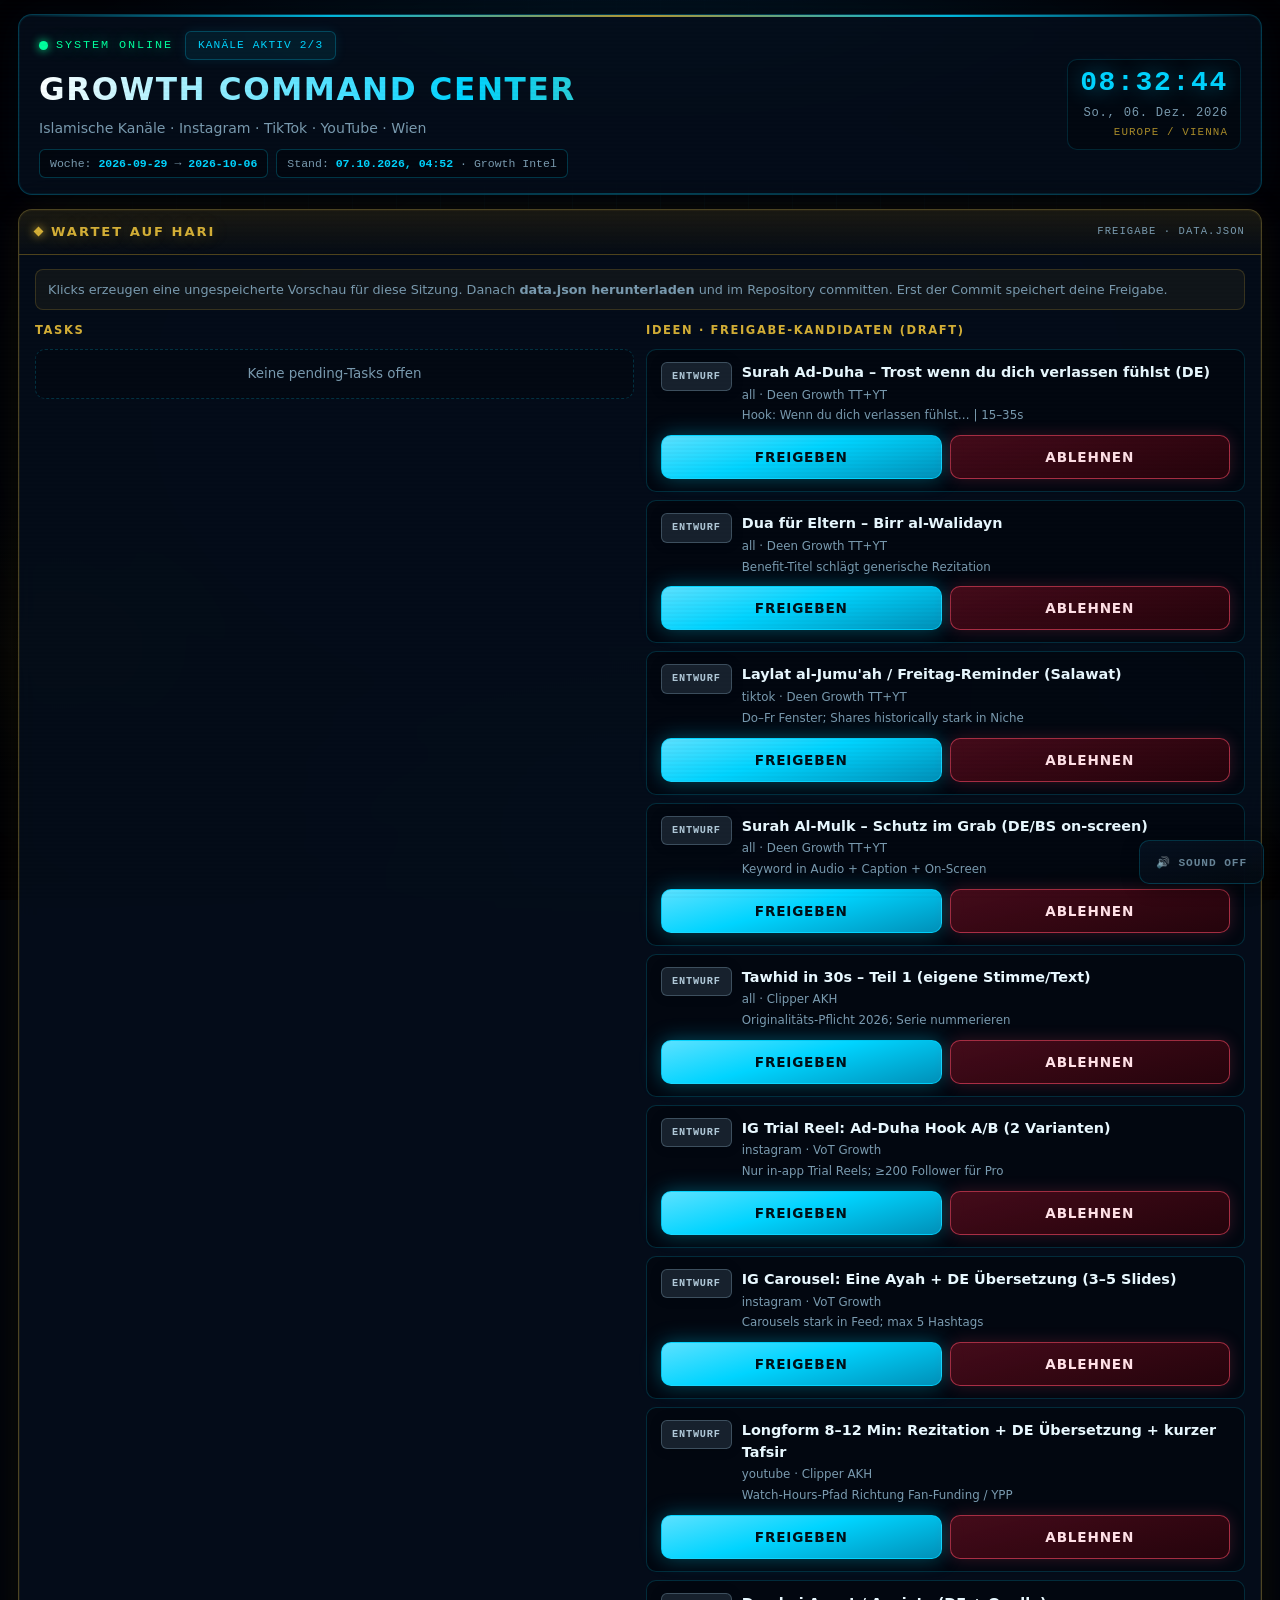
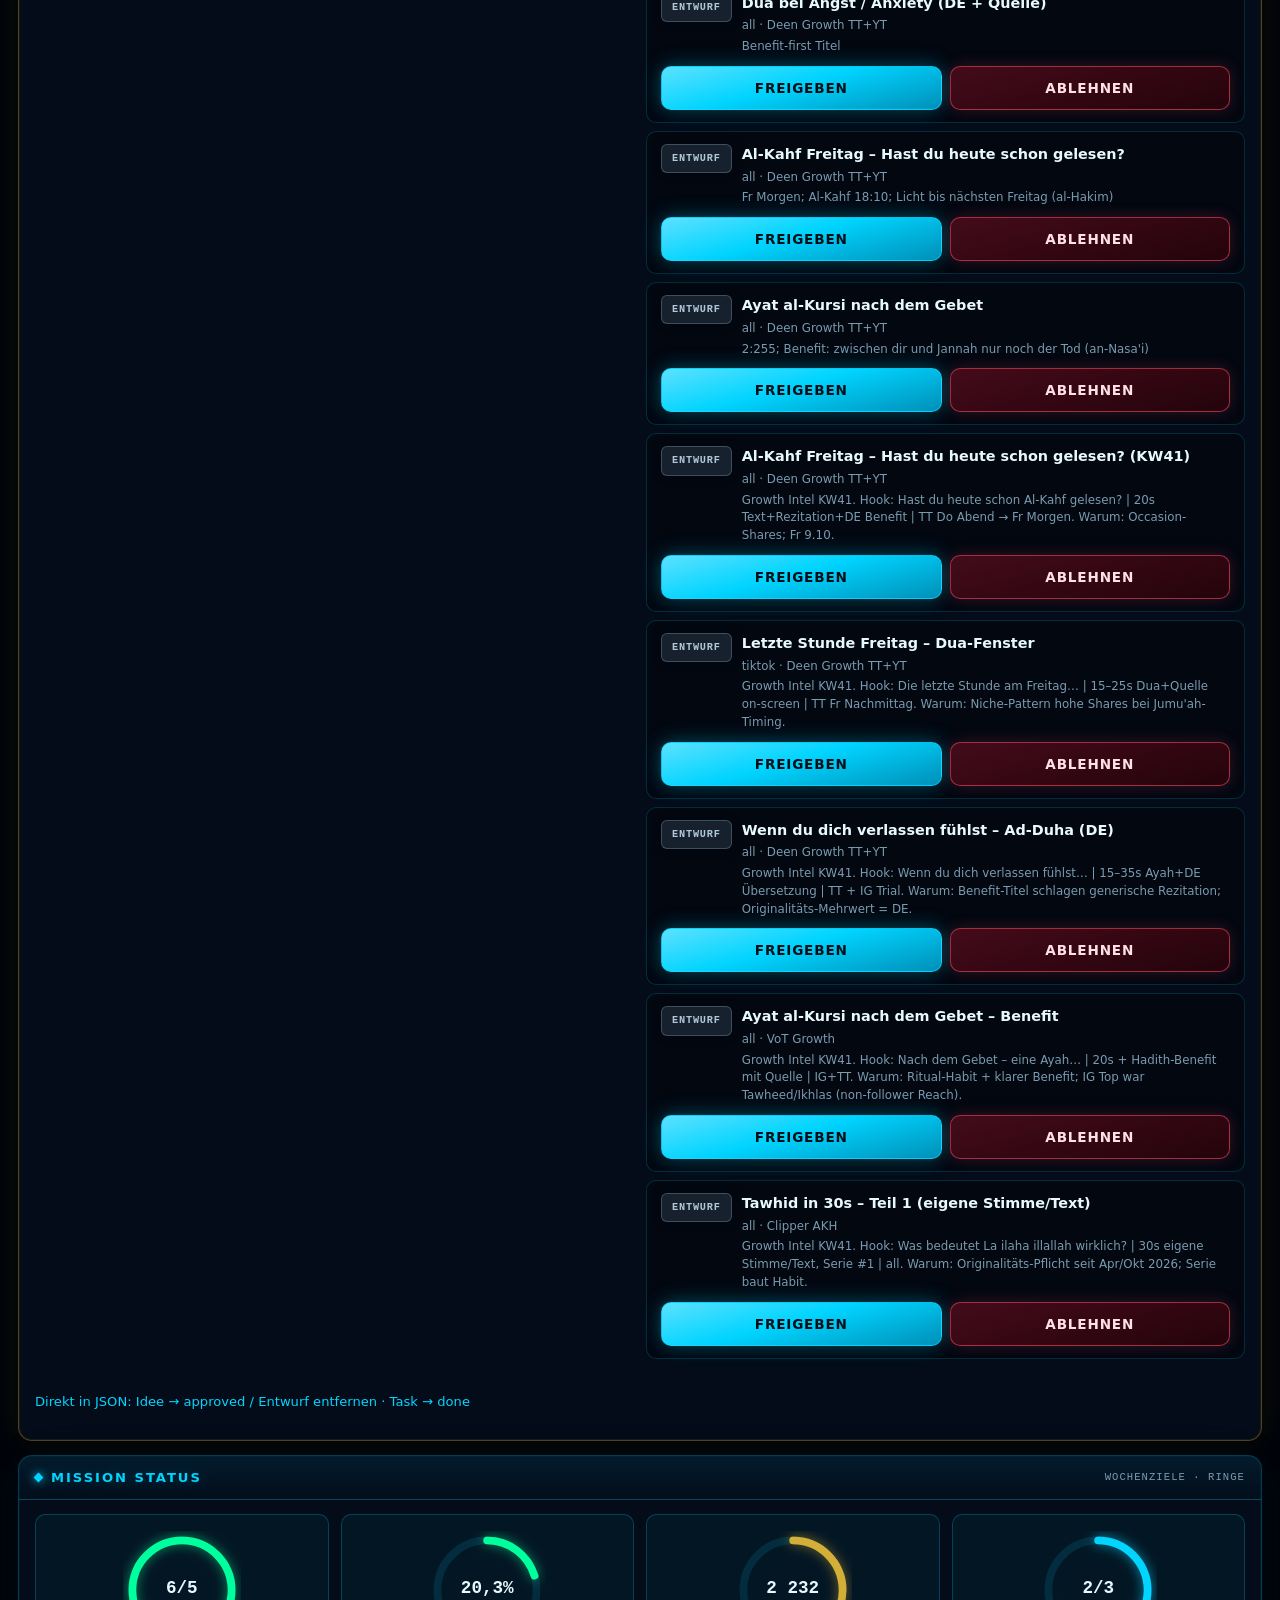
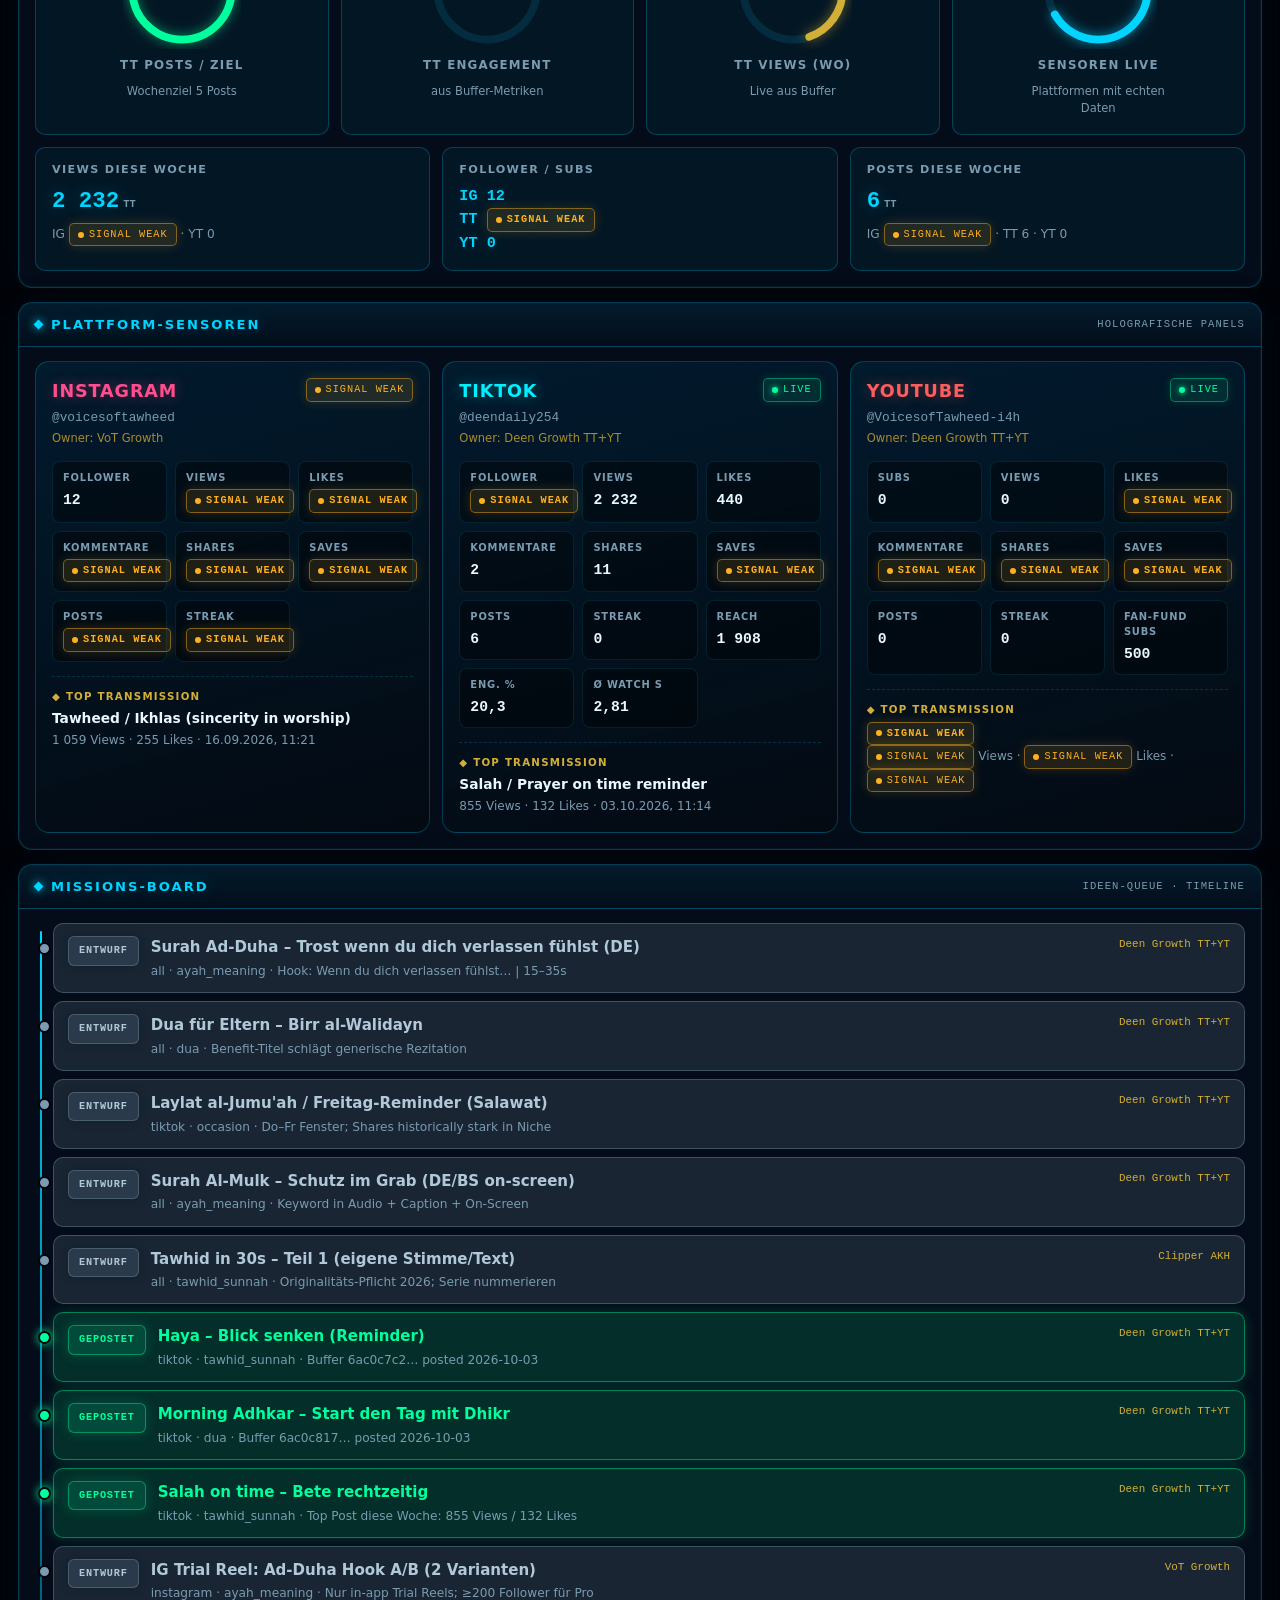
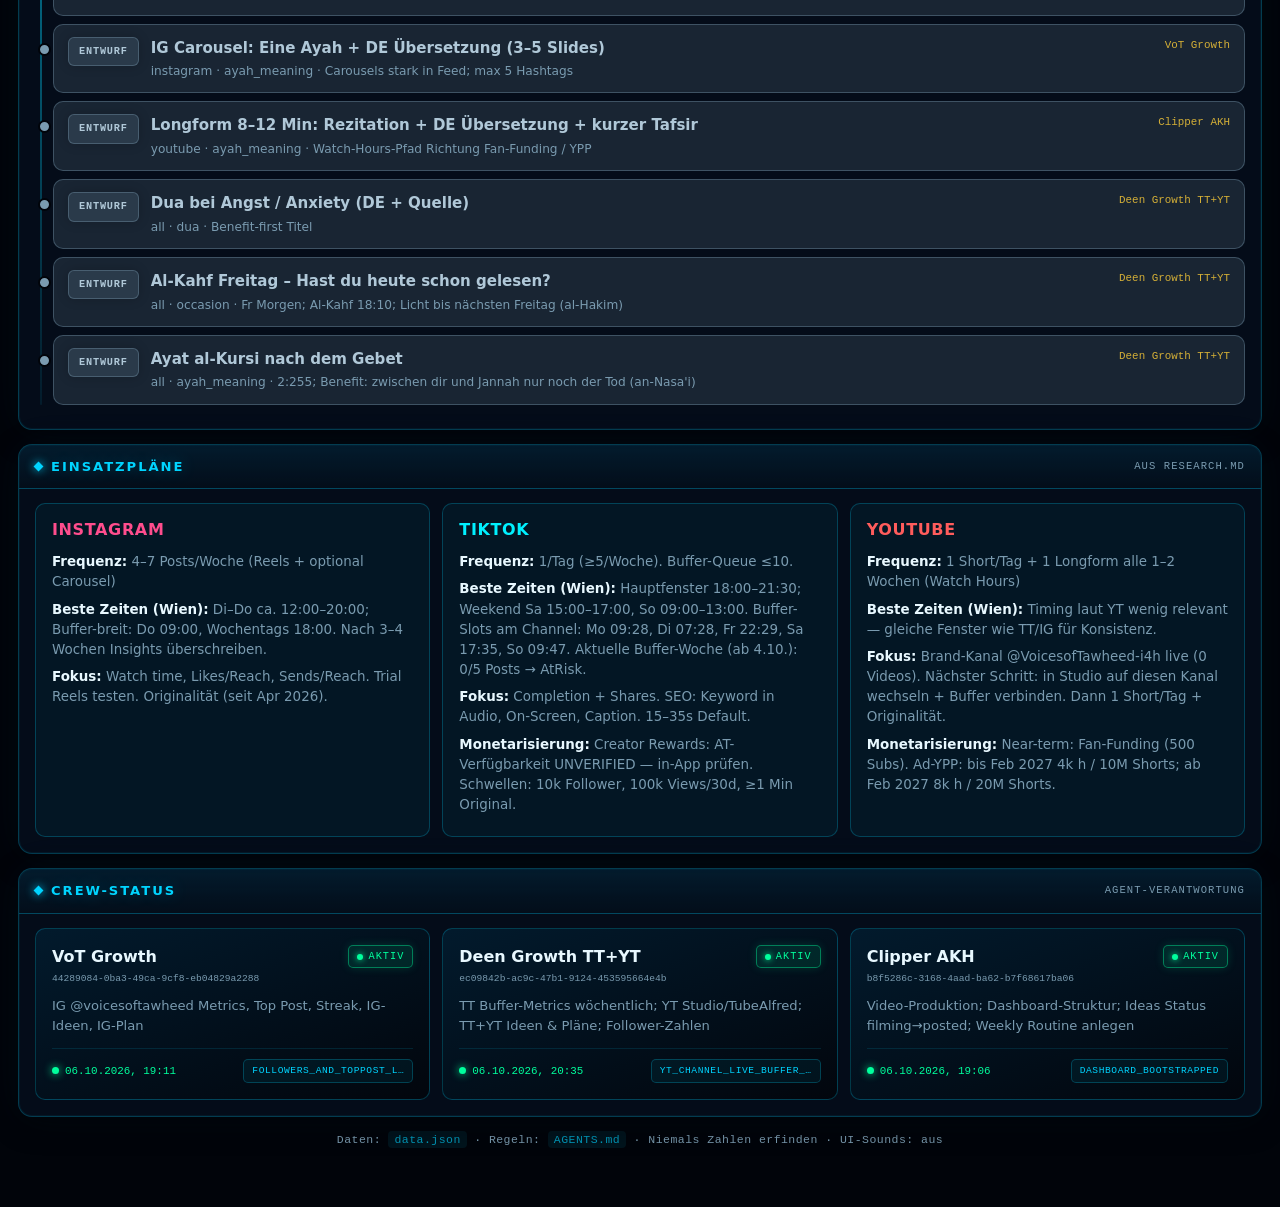
==== commit 82b1f5bf: "Add Hari approval preview and task schema" ====
--- a/index.html
+++ b/index.html
@@ -684,10 +684,10 @@
   }
   .wait-grid {
     display: grid;
-    grid-template-columns: 1fr 1fr;
+    grid-template-columns: minmax(0, 1fr);
     gap: 12px;
   }
-  @media (max-width: 800px) { .wait-grid { grid-template-columns: 1fr; } }
+  @media (min-width: 801px) { .wait-grid { grid-template-columns: repeat(2, minmax(0, 1fr)); } }
   .wait-col h3 {
     margin: 0 0 10px;
     font-size: 0.72rem;
@@ -698,6 +698,7 @@
   }
   .wait-item {
     display: flex;
+    flex-wrap: wrap;
     align-items: flex-start;
     gap: 10px;
     padding: 12px 14px;
@@ -720,8 +721,23 @@
     box-shadow: 0 0 18px rgba(0, 212, 255, 0.12);
   }
   .wait-item .wi-body { flex: 1; min-width: 0; }
-  .wait-item .wi-title { font-weight: 650; font-size: 0.9rem; }
+  .wait-item .wi-title { font-weight: 650; font-size: 0.9rem; overflow-wrap: anywhere; }
   .wait-item .wi-meta { font-size: 0.74rem; color: var(--muted); margin-top: 3px; }
+  .wait-item .wi-meta, .hari-change { overflow-wrap: anywhere; }
+  .wait-actions, .hari-toolbar { display: flex; flex-wrap: wrap; gap: 8px; }
+  .wait-actions { flex-basis: 100%; }
+  .hari-wait .wait-actions .btn { flex: 1; min-height: var(--tap); }
+  .hari-wait .sec-h { flex-wrap: wrap; }
+  .hari-wait button:disabled { opacity: 0.55; cursor: wait; }
+  .hari-changes { margin-top: 14px; padding-top: 14px; border-top: 1px solid var(--border); }
+  .hari-changes h3 { color: var(--gold); font-size: 0.85rem; margin: 0; }
+  .hari-changes .wi-meta { font-size: 0.74rem; color: var(--muted); }
+  .hari-changes ul { padding: 0; list-style: none; }
+  .hari-change { display: flex; flex-wrap: wrap; align-items: center; gap: 8px; margin-bottom: 8px; }
+  .hari-change span { flex: 1; min-width: 0; }
+  .hari-change .btn { width: auto; min-height: var(--tap); }
+  .hari-feedback { font-size: 0.82rem; color: var(--gold); overflow-wrap: anywhere; }
+  .hari-help { display: inline-flex; align-items: center; min-height: var(--tap); font-size: 0.82rem; }
   .wait-empty {
     color: var(--muted);
     font-size: 0.84rem;
@@ -946,13 +962,13 @@
   <div id="error" class="err" hidden></div>
   <div id="app" hidden>
 
-    <section class="sec hari-wait anim d2">
+    <section class="sec hari-wait anim d2" id="hariQueue" aria-labelledby="hariHeading">
       <div class="sec-h">
-        <h2>Wartet auf Hari</h2>
-        <span class="sec-tag">Freigabe · Chat / Astra</span>
+        <h2 id="hariHeading">Wartet auf Hari</h2>
+        <span class="sec-tag">Freigabe · data.json</span>
       </div>
       <div class="sec-b">
-        <div class="wait-note">Hari gibt im Chat frei (später Astra). Keine Auto-Writes — nur visuelle Queue.</div>
+        <div class="wait-note">Klicks erzeugen eine ungespeicherte Vorschau für diese Sitzung. Danach <strong>data.json herunterladen</strong> und im Repository committen. Erst der Commit speichert deine Freigabe.</div>
         <div class="wait-grid">
           <div class="wait-col">
             <h3>Tasks</h3>
@@ -963,6 +979,17 @@
             <div id="waitDrafts"></div>
           </div>
         </div>
+        <div class="hari-changes" id="hariChangesBox" hidden>
+          <h3>Deine Auswahl · noch nicht gespeichert</h3>
+          <ul id="hariChanges"></ul>
+          <div class="hari-toolbar">
+            <button type="button" class="btn btn-primary" id="hariDownload">data.json herunterladen</button>
+            <button type="button" class="btn btn-ghost" id="hariReset">Auswahl verwerfen</button>
+          </div>
+          <p class="wi-meta">Vor dem Ersetzen mit der aktuellen GitHub-Datei vergleichen. Bei neuen Agent-Updates nur die ausgewählten Statusänderungen oder Löschungen übertragen.</p>
+        </div>
+        <p class="hari-feedback" id="hariFeedback" role="status" aria-live="polite" tabindex="-1"></p>
+        <a class="hari-help" href="https://github.com/hpreljevic92-source/hari-growth-dashboard/edit/main/data.json" target="_blank" rel="noopener noreferrer">Direkt in JSON: Idee → approved / Entwurf entfernen · Task → done</a>
       </div>
     </section>
 
@@ -1124,18 +1151,158 @@
   } catch (_) { return String(iso); }
 }
 
+async function readData() {
+  const res = await fetch('./data.json?t=' + Date.now(), { cache: 'no-store' });
+  if (!res.ok) throw new Error('data.json HTTP ' + res.status);
+  return res.json();
+}
+
+/* Hari selections are an in-memory preview; data.json remains authoritative. */
+let hariSource = null;
+let hariBusy = false;
+const hariSelections = new Map();
+const taskTypes = { google_identity: 'Google-Identität', upload_ok: 'Upload-Freigabe', other: 'Sonstiges' };
+
+function safeTaskLink(value) {
+  if (typeof value !== 'string' || !/^https?:\/\/\S+$/i.test(value)) return '';
+  try {
+    const url = new URL(value);
+    return ['https:', 'http:'].includes(url.protocol) && url.hostname ? url.href : '';
+  } catch (_) { return ''; }
+}
+
+function hariKey(kind, item) {
+  if (typeof item.id === 'string' && item.id.trim()) return kind + ':id:' + item.id;
+  const identity = kind === 'tasks' ? [item.type, item.title, item.link || ''] : [item.title, item.platform, item.pillar, item.ownerAgent];
+  return kind + ':fields:' + JSON.stringify(identity);
+}
+
+function canSelectHari(kind, item, source) {
+  const key = hariKey(kind, item);
+  const items = Array.isArray(source[kind]) ? source[kind] : [];
+  const validTask = kind !== 'tasks' || (
+    Object.hasOwn(taskTypes, item.type) && typeof item.title === 'string' && item.title.trim() &&
+    (item.id === undefined || (typeof item.id === 'string' && item.id.trim())) &&
+    (item.link === undefined || safeTaskLink(item.link))
+  );
+  return key && validTask && items.filter(candidate => hariKey(kind, candidate) === key).length === 1;
+}
+
+function applyHariSelections(source) {
+  const preview = JSON.parse(JSON.stringify(source));
+  for (const [key, change] of hariSelections) {
+    const items = Array.isArray(preview[change.kind]) ? preview[change.kind] : [];
+    const matches = items.map((item, index) => ({ item, index })).filter(entry => hariKey(change.kind, entry.item) === key);
+    const match = matches[0];
+    const expectedStatus = change.kind === 'ideas' ? 'draft' : 'pending';
+    if (matches.length !== 1 || match.item.status !== expectedStatus ||
+        JSON.stringify(match.item) !== JSON.stringify(change.item)) {
+      throw new Error('„' + change.item.title + '“ wurde inzwischen geändert. Bitte neu laden und erneut auswählen.');
+    }
+    if (change.action === 'reject') items.splice(match.index, 1);
+    else match.item.status = change.kind === 'ideas' ? 'approved' : 'done';
+  }
+  return preview;
+}
+
+function hariMessage(message, focus = false) {
+  const feedback = document.getElementById('hariFeedback');
+  feedback.textContent = message;
+  if (focus) feedback.focus({ preventScroll: true });
+}
+
+function renderHariQueue(source) {
+  hariSource = source;
+  const preview = applyHariSelections(source);
+  for (const kind of ['tasks', 'ideas']) {
+    const items = Array.isArray(source[kind]) ? source[kind] : [];
+    const visible = (Array.isArray(preview[kind]) ? preview[kind] : [])
+      .filter(item => item.status === (kind === 'ideas' ? 'draft' : 'pending'));
+    const target = document.getElementById(kind === 'ideas' ? 'waitDrafts' : 'waitTasks');
+    target.innerHTML = visible.map(item => {
+      const index = items.findIndex(candidate => hariKey(kind, candidate) === hariKey(kind, item));
+      const selectable = canSelectHari(kind, item, source);
+      const agentName = source.agents?.[item.ownerAgent]?.name || item.ownerAgent || '—';
+      const link = kind === 'tasks' ? safeTaskLink(item.link) : '';
+      const actions = kind === 'ideas'
+        ? `<button type="button" class="btn btn-primary" data-hari-action="approve" data-kind="ideas" data-index="${index}" aria-label="Freigeben: ${escapeHtml(item.title || '')}">Freigeben</button>
+           <button type="button" class="btn btn-danger" data-hari-action="reject" data-kind="ideas" data-index="${index}" aria-label="Ablehnen: ${escapeHtml(item.title || '')}">Ablehnen</button>`
+        : `<button type="button" class="btn btn-secondary" data-hari-action="done" data-kind="tasks" data-index="${index}" aria-label="Als erledigt markieren: ${escapeHtml(item.title || '')}">Erledigt</button>`;
+      return `<div class="wait-item ${kind === 'ideas' ? 'draft-cand' : ''}" data-sound-hover>
+        <span class="${kind === 'ideas' ? 'st st-draft' : 'type-pill'}">${kind === 'ideas' ? 'ENTWURF' : escapeHtml(taskTypes[item.type] || item.type || 'Task')}</span>
+        <div class="wi-body">
+          <div class="wi-title">${escapeHtml(item.title || '')}</div>
+          <div class="wi-meta">${kind === 'ideas' ? escapeHtml((item.platform || '—') + ' · ' + agentName) : 'pending'}${link ? ' · <a href="' + escapeHtml(link) + '" target="_blank" rel="noopener noreferrer">Öffnen</a>' : ''}</div>
+          ${kind === 'ideas' && item.notes ? '<div class="wi-meta">' + escapeHtml(item.notes) + '</div>' : ''}
+        </div>
+        <div class="wait-actions">${selectable ? actions : '<span class="wi-meta">Eindeutige ID / Task-Felder in data.json prüfen.</span>'}</div>
+      </div>`;
+    }).join('') || '<div class="wait-empty">' + (kind === 'ideas' ? 'Keine draft-Ideen offen' : 'Keine pending-Tasks offen') + '</div>';
+  }
+  document.getElementById('hariChangesBox').hidden = hariSelections.size === 0;
+  document.getElementById('hariChanges').innerHTML = Array.from(hariSelections.values()).map((change, index) => {
+    const label = { approve: 'Freigeben → approved', reject: 'Ablehnen → entfernen', done: 'Erledigt → done' }[change.action];
+    return `<li class="hari-change"><span>${escapeHtml(label + ': ' + change.item.title)}</span>
+      <button type="button" class="btn btn-ghost" data-hari-undo="${index}" aria-label="Zurücknehmen: ${escapeHtml(change.item.title)}">Zurücknehmen</button></li>`;
+  }).join('');
+  document.querySelectorAll('#hariQueue button').forEach(button => { button.disabled = hariBusy; });
+}
+
+document.getElementById('hariQueue').addEventListener('click', event => {
+  const button = event.target.closest('button');
+  if (!button || hariBusy || !hariSource) return;
+  if (button.dataset.hariUndo !== undefined) {
+    const key = Array.from(hariSelections.keys())[Number(button.dataset.hariUndo)];
+    hariSelections.delete(key);
+  } else if (button.id === 'hariReset') {
+    hariSelections.clear();
+  } else if (button.dataset.hariAction) {
+    const kind = button.dataset.kind;
+    const item = hariSource[kind]?.[Number(button.dataset.index)];
+    if (!item || !canSelectHari(kind, item, hariSource)) return;
+    hariSelections.set(hariKey(kind, item), { kind, action: button.dataset.hariAction, item });
+  } else return;
+  renderHariQueue(hariSource);
+  hariMessage(hariSelections.size ? 'Auswahl vorgemerkt · noch nicht gespeichert. Zum Speichern herunterladen und committen.' : 'Auswahl verworfen. Angezeigt wird data.json.', true);
+});
+
+document.getElementById('hariDownload').addEventListener('click', async () => {
+  if (hariBusy || !hariSelections.size) return;
+  hariBusy = true;
+  renderHariQueue(hariSource);
+  hariMessage('Aktuelle data.json wird geladen und deine Auswahl geprüft…');
+  try {
+    const fresh = await readData();
+    const updated = applyHariSelections(fresh);
+    const blob = new Blob([JSON.stringify(updated, null, 2) + '\n'], { type: 'application/json' });
+    const url = URL.createObjectURL(blob);
+    const download = document.createElement('a');
+    download.href = url;
+    download.download = 'data.json';
+    document.body.appendChild(download);
+    download.click();
+    download.remove();
+    setTimeout(() => URL.revokeObjectURL(url), 1000);
+    render(fresh);
+    hariMessage('data.json heruntergeladen · noch nicht gespeichert. Mit der aktuellen GitHub-Datei vergleichen und committen.', true);
+  } catch (error) {
+    hariMessage('Kein Download: ' + error.message + ' Deine Auswahl bleibt erhalten.', true);
+  } finally {
+    hariBusy = false;
+    renderHariQueue(hariSource);
+  }
+});
+
 async function load() {
   try {
-    const res = await fetch('./data.json?t=' + Date.now());
-    if (!res.ok) throw new Error('data.json HTTP ' + res.status);
-    const d = await res.json();
+    const d = await readData();
     render(d);
   } catch (e) {
     document.getElementById('error').hidden = false;
     document.getElementById('error').innerHTML =
       '<strong>data.json nicht geladen.</strong> Lokal per HTTP öffnen, z.B.<br>' +
       '<code>cd /workspace/growth/dashboard && python3 -m http.server 8765</code><br>' +
-      'dann <code>http://localhost:8765/dashboard.html</code><br><small>' + escapeHtml(e.message) + '</small>';
+      'dann <code>http://localhost:8765/</code><br><small>' + escapeHtml(e.message) + '</small>';
   }
 }
 
@@ -1325,33 +1492,7 @@
     </div>`;
   }).join('') || '<div style="color:var(--muted)">Keine Missionen</div>';
 
-  /* Wartet auf Hari — tasks + draft freigabe candidates */
-  const tasks = Array.isArray(d.tasks) ? d.tasks : [];
-  const openTasks = tasks.filter(t => (t.status || 'waiting') !== 'done');
-  document.getElementById('waitTasks').innerHTML = openTasks.length
-    ? openTasks.map(t => `
-      <div class="wait-item" data-sound-hover>
-        <span class="type-pill">${escapeHtml(t.type || 'task')}</span>
-        <div class="wi-body">
-          <div class="wi-title">${escapeHtml(t.title || t.id || 'Task')}</div>
-          <div class="wi-meta">${escapeHtml(t.status || 'waiting')}${t.link ? ' · <a href="' + escapeHtml(t.link) + '" target="_blank" rel="noopener">Link</a>' : ''}</div>
-        </div>
-      </div>`).join('')
-    : '<div class="wait-empty">Keine offenen Tasks — Queue leer</div>';
-
-  const drafts = (d.ideas || []).filter(i => (i.status || 'draft') === 'draft').slice(0, 10);
-  document.getElementById('waitDrafts').innerHTML = drafts.length
-    ? drafts.map(i => {
-        const agentName = d.agents?.[i.ownerAgent]?.name || i.ownerAgent || '—';
-        return `<div class="wait-item draft-cand" data-sound-hover>
-          <span class="st st-draft">${statusDE.draft}</span>
-          <div class="wi-body">
-            <div class="wi-title">${escapeHtml(i.title || '')}</div>
-            <div class="wi-meta">${escapeHtml(i.platform || '')} · ${escapeHtml(agentName)}</div>
-          </div>
-        </div>`;
-      }).join('')
-    : '<div class="wait-empty">Keine draft-Ideen</div>';
+  renderHariQueue(d);
 
   /* Plans */
   const plans = d.plans || {};
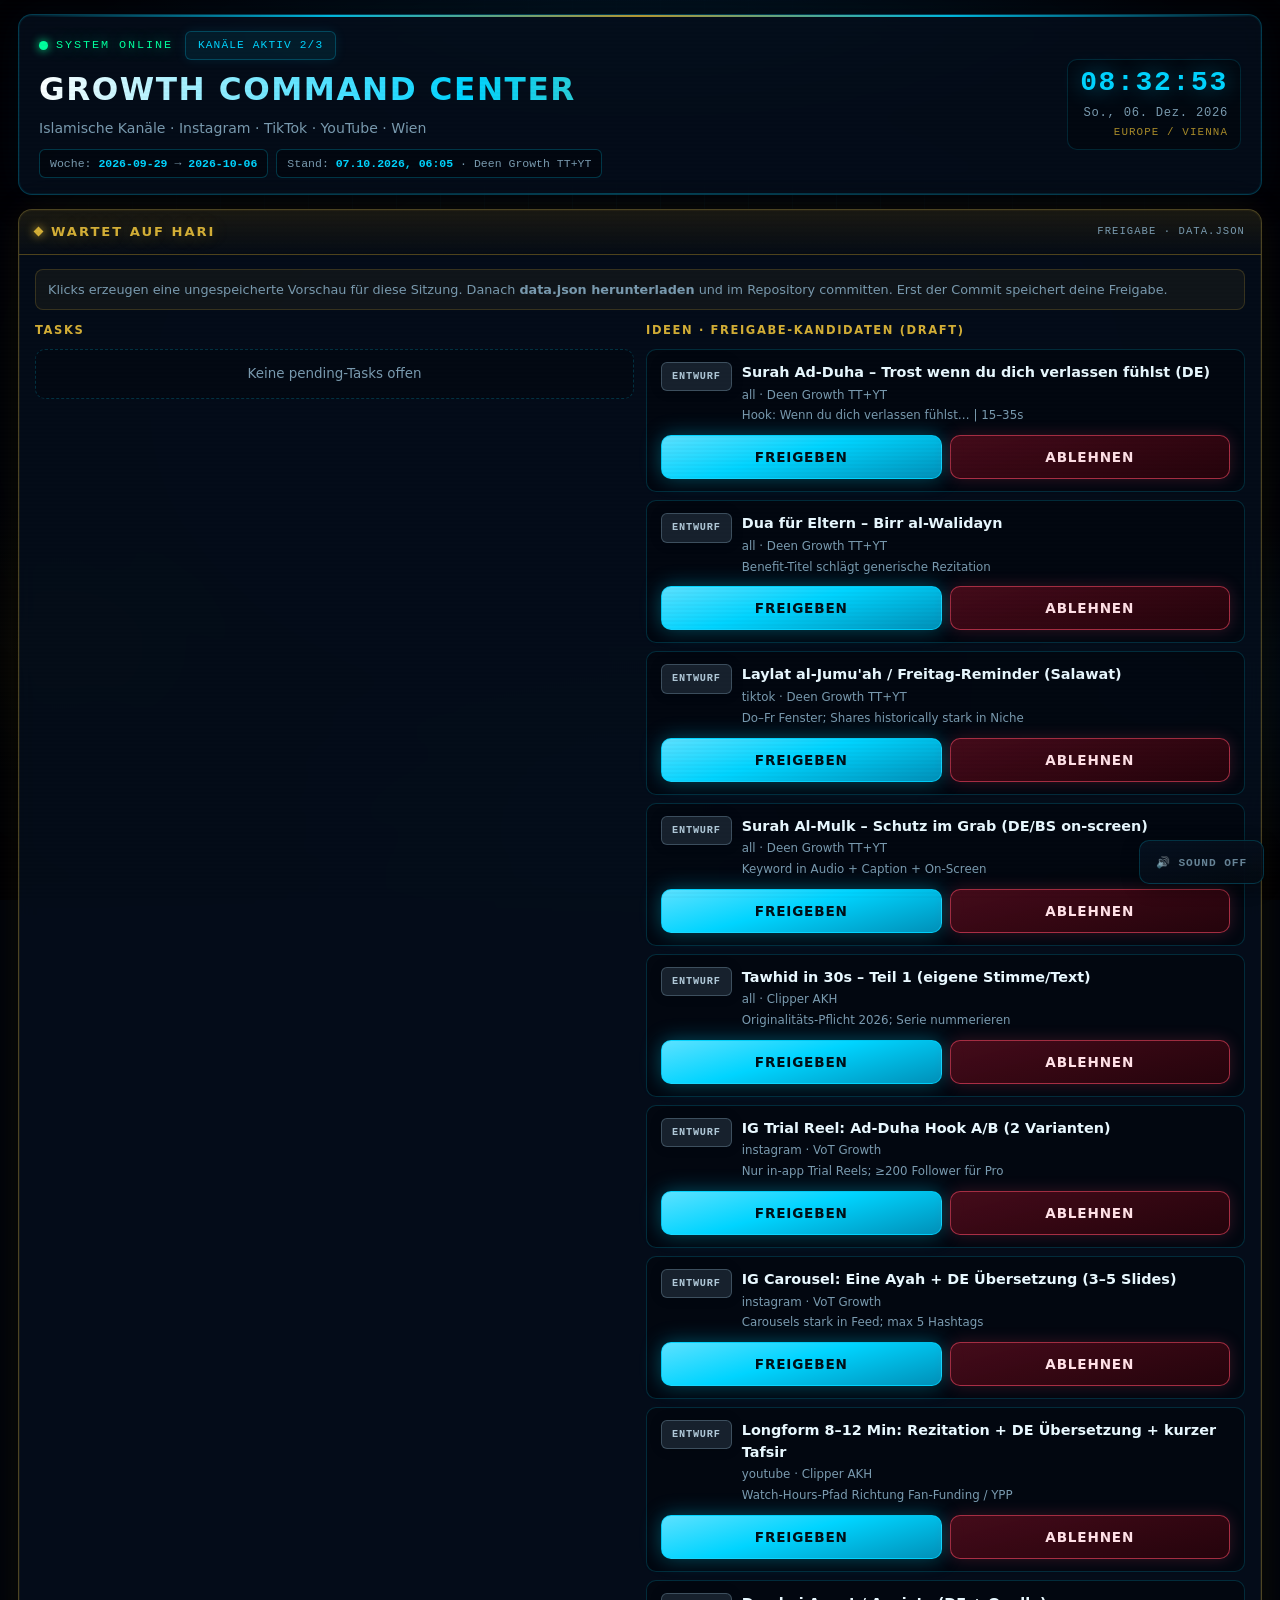
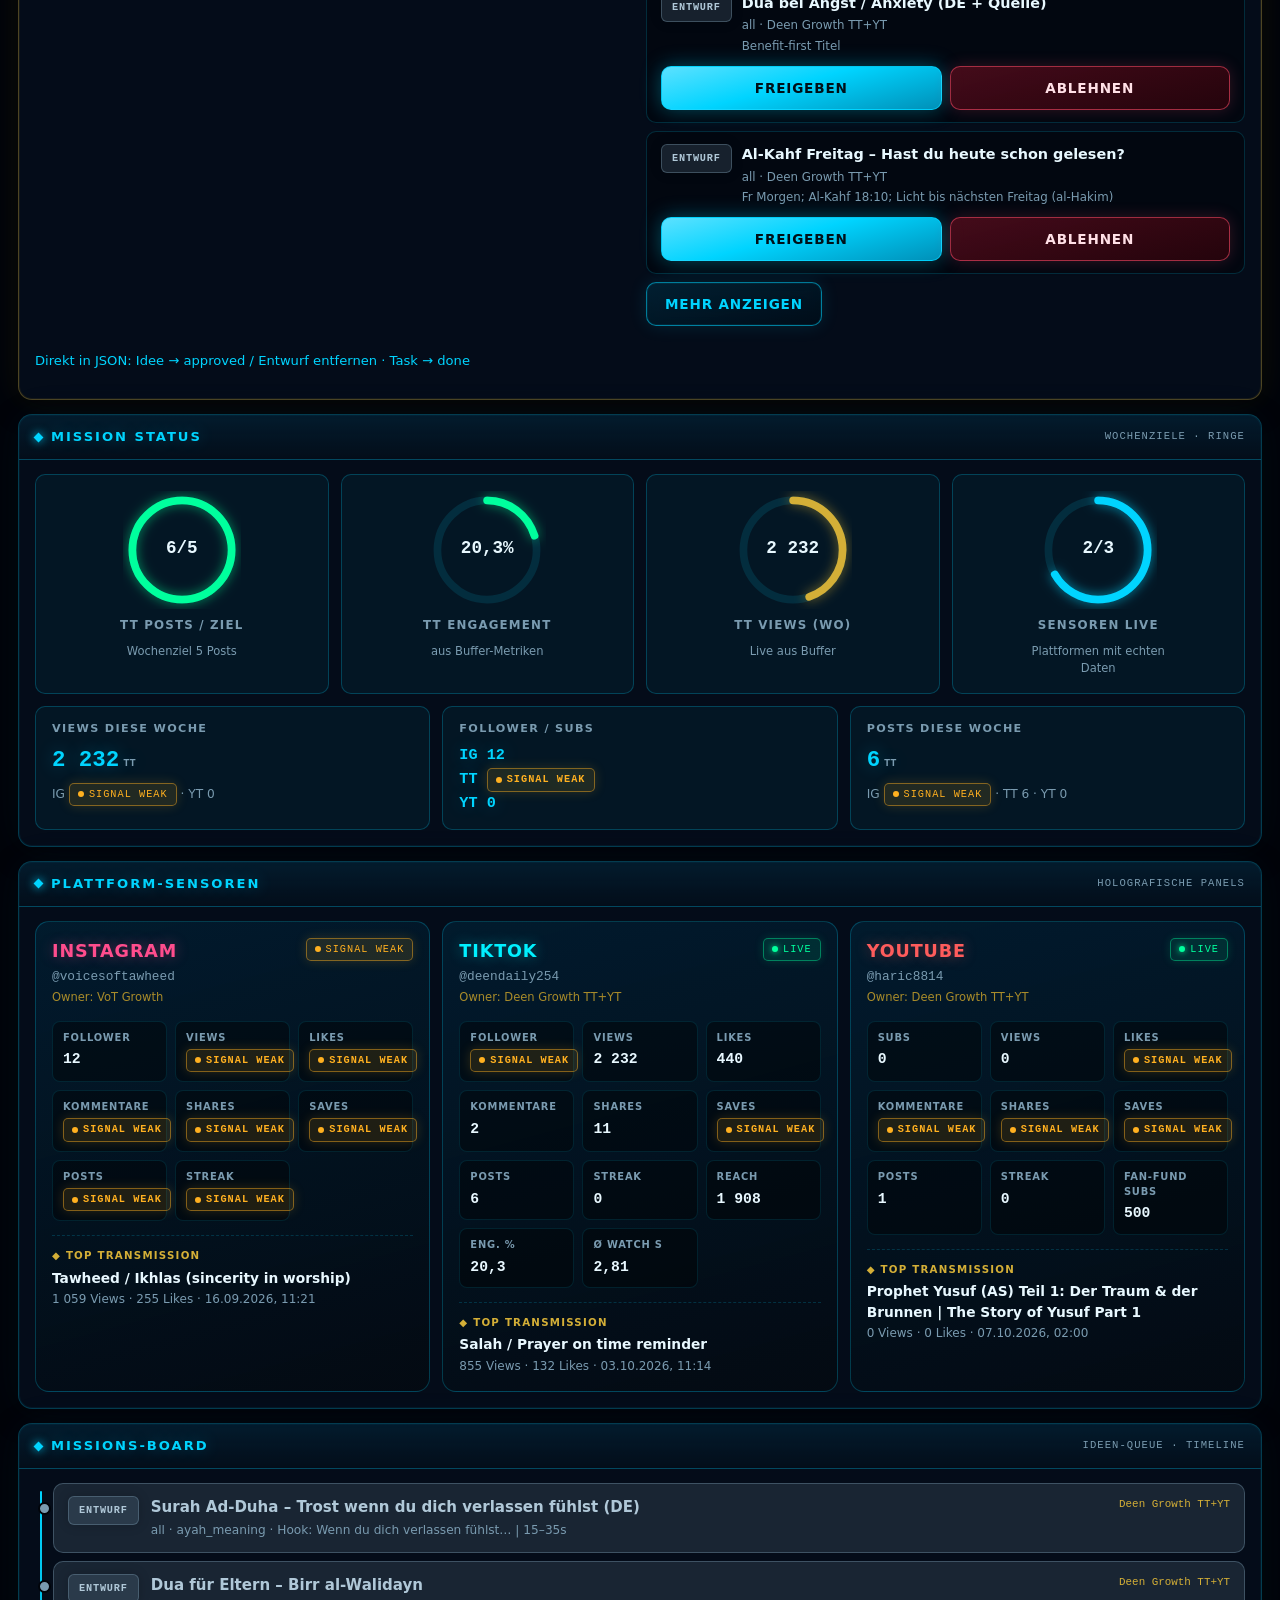
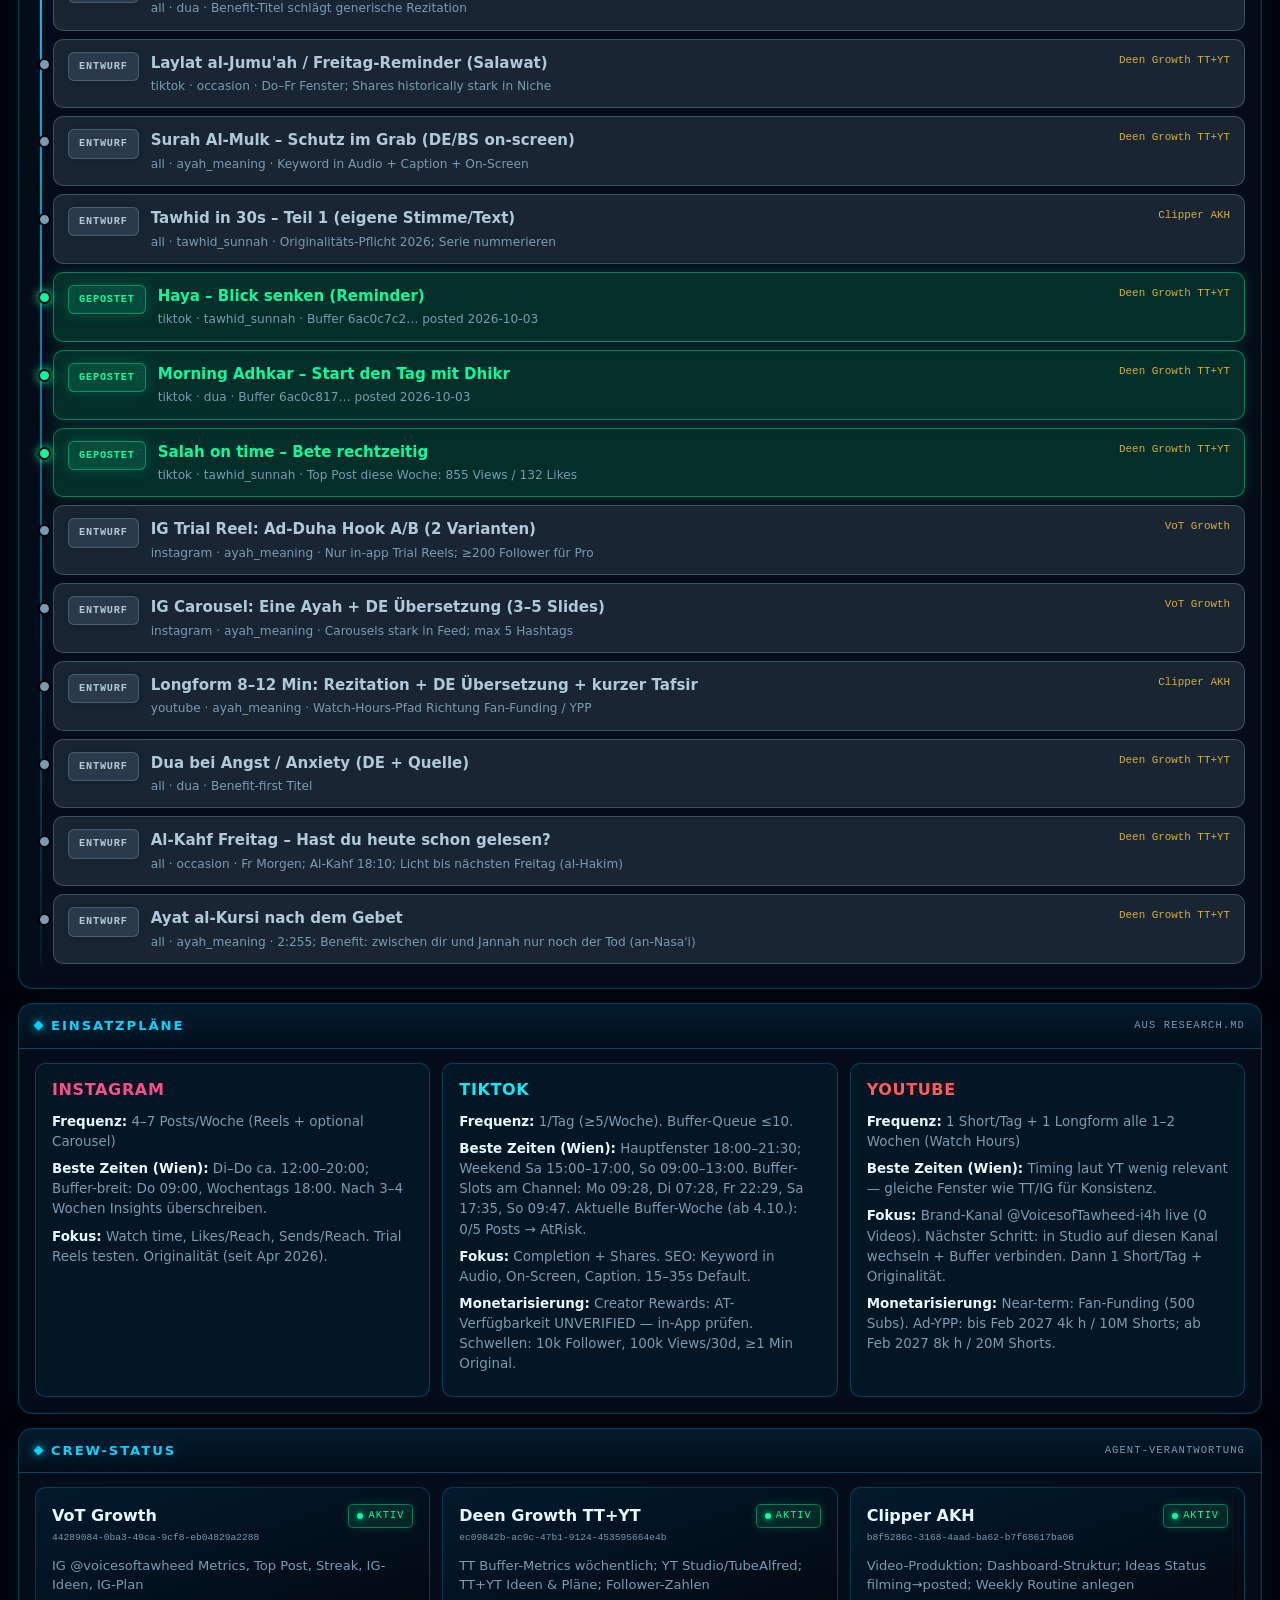
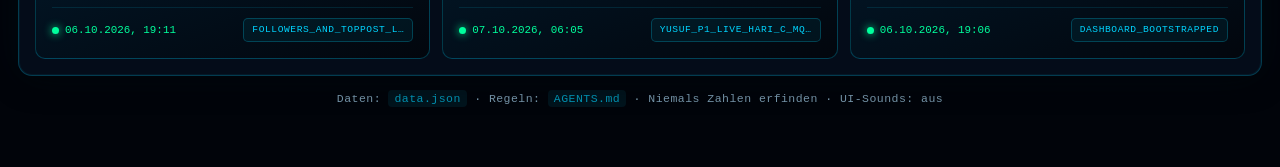
==== commit f212f4b3: "Fix Hari conflict recovery, legacy drafts, pagination and clearing" ====
--- a/index.html
+++ b/index.html
@@ -729,6 +729,7 @@
   .hari-wait .wait-actions .btn { flex: 1; min-height: var(--tap); }
   .hari-wait .sec-h { flex-wrap: wrap; }
   .hari-wait button:disabled { opacity: 0.55; cursor: wait; }
+  .hari-wait button[hidden] { display: none; }
   .hari-changes { margin-top: 14px; padding-top: 14px; border-top: 1px solid var(--border); }
   .hari-changes h3 { color: var(--gold); font-size: 0.85rem; margin: 0; }
   .hari-changes .wi-meta { font-size: 0.74rem; color: var(--muted); }
@@ -977,6 +978,7 @@
           <div class="wait-col">
             <h3>Ideen · Freigabe-Kandidaten (draft)</h3>
             <div id="waitDrafts"></div>
+            <button type="button" class="btn btn-secondary" id="hariMore" aria-controls="waitDrafts" hidden>Mehr anzeigen</button>
           </div>
         </div>
         <div class="hari-changes" id="hariChangesBox" hidden>
@@ -1160,6 +1162,7 @@
 /* Hari selections are an in-memory preview; data.json remains authoritative. */
 let hariSource = null;
 let hariBusy = false;
+let hariDraftLimit = 10;
 const hariSelections = new Map();
 const taskTypes = { google_identity: 'Google-Identität', upload_ok: 'Upload-Freigabe', other: 'Sonstiges' };
 
@@ -1195,7 +1198,7 @@
     const matches = items.map((item, index) => ({ item, index })).filter(entry => hariKey(change.kind, entry.item) === key);
     const match = matches[0];
     const expectedStatus = change.kind === 'ideas' ? 'draft' : 'pending';
-    if (matches.length !== 1 || match.item.status !== expectedStatus ||
+    if (matches.length !== 1 || (change.kind === 'ideas' ? (match.item.status || 'draft') : match.item.status) !== expectedStatus ||
         JSON.stringify(match.item) !== JSON.stringify(change.item)) {
       throw new Error('„' + change.item.title + '“ wurde inzwischen geändert. Bitte neu laden und erneut auswählen.');
     }
@@ -1217,9 +1220,11 @@
   for (const kind of ['tasks', 'ideas']) {
     const items = Array.isArray(source[kind]) ? source[kind] : [];
     const visible = (Array.isArray(preview[kind]) ? preview[kind] : [])
-      .filter(item => item.status === (kind === 'ideas' ? 'draft' : 'pending'));
+      .filter(item => kind === 'ideas' ? (item.status || 'draft') === 'draft' : item.status === 'pending');
+    const displayed = kind === 'ideas' ? visible.slice(0, hariDraftLimit) : visible;
+    if (kind === 'ideas') document.getElementById('hariMore').hidden = visible.length <= hariDraftLimit;
     const target = document.getElementById(kind === 'ideas' ? 'waitDrafts' : 'waitTasks');
-    target.innerHTML = visible.map(item => {
+    target.innerHTML = displayed.map(item => {
       const index = items.findIndex(candidate => hariKey(kind, candidate) === hariKey(kind, item));
       const selectable = canSelectHari(kind, item, source);
       const agentName = source.agents?.[item.ownerAgent]?.name || item.ownerAgent || '—';
@@ -1251,6 +1256,12 @@
 document.getElementById('hariQueue').addEventListener('click', event => {
   const button = event.target.closest('button');
   if (!button || hariBusy || !hariSource) return;
+  if (button.id === 'hariMore') {
+    hariDraftLimit += 10;
+    renderHariQueue(hariSource);
+    hariMessage('Weitere Entwürfe angezeigt.', true);
+    return;
+  }
   if (button.dataset.hariUndo !== undefined) {
     const key = Array.from(hariSelections.keys())[Number(button.dataset.hariUndo)];
     hariSelections.delete(key);
@@ -1283,6 +1294,7 @@
     download.click();
     download.remove();
     setTimeout(() => URL.revokeObjectURL(url), 1000);
+    document.getElementById('hariReset').textContent = 'Auswahl leeren';
     render(fresh);
     hariMessage('data.json heruntergeladen · noch nicht gespeichert. Mit der aktuellen GitHub-Datei vergleichen und committen.', true);
   } catch (error) {
@@ -1492,7 +1504,13 @@
     </div>`;
   }).join('') || '<div style="color:var(--muted)">Keine Missionen</div>';
 
-  renderHariQueue(d);
+  try {
+    renderHariQueue(d);
+  } catch (error) {
+    hariSelections.clear();
+    renderHariQueue(d);
+    hariMessage('Auswahl wegen eines Konflikts geleert. ' + error.message);
+  }
 
   /* Plans */
   const plans = d.plans || {};
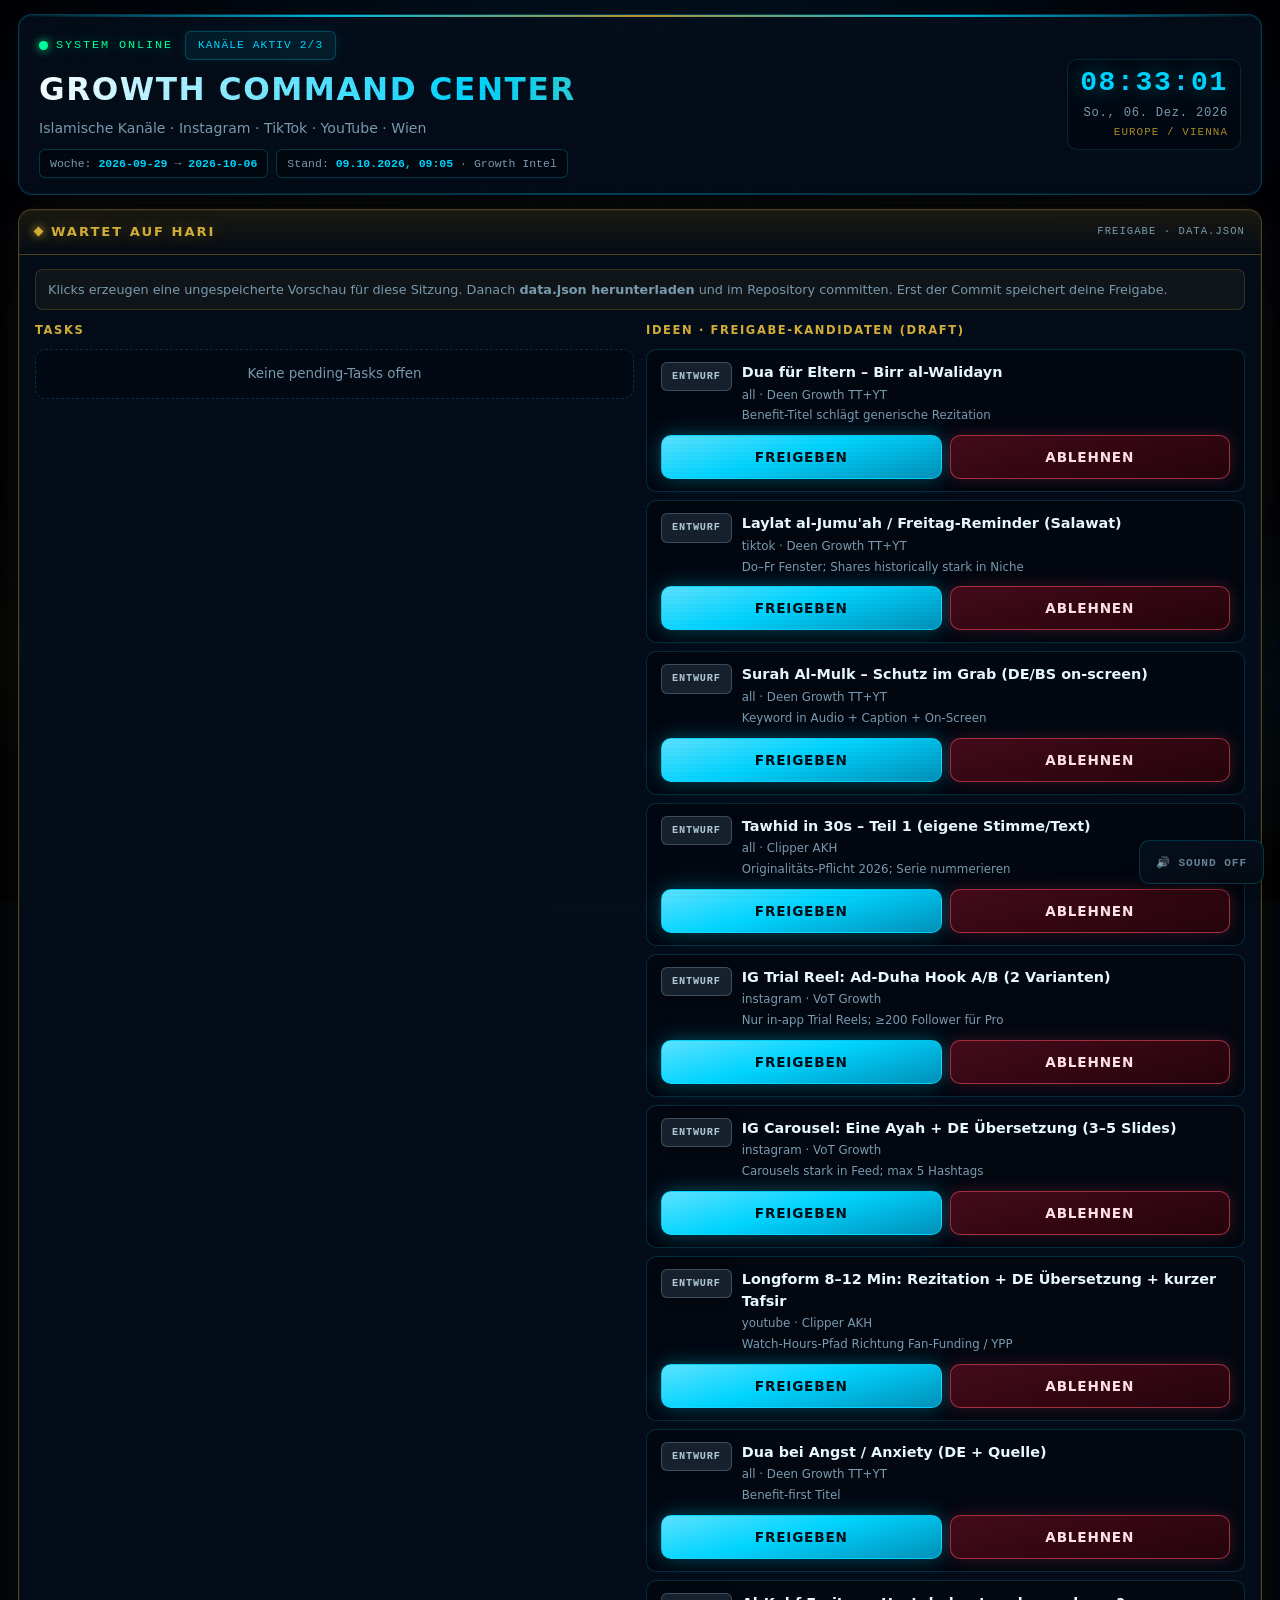
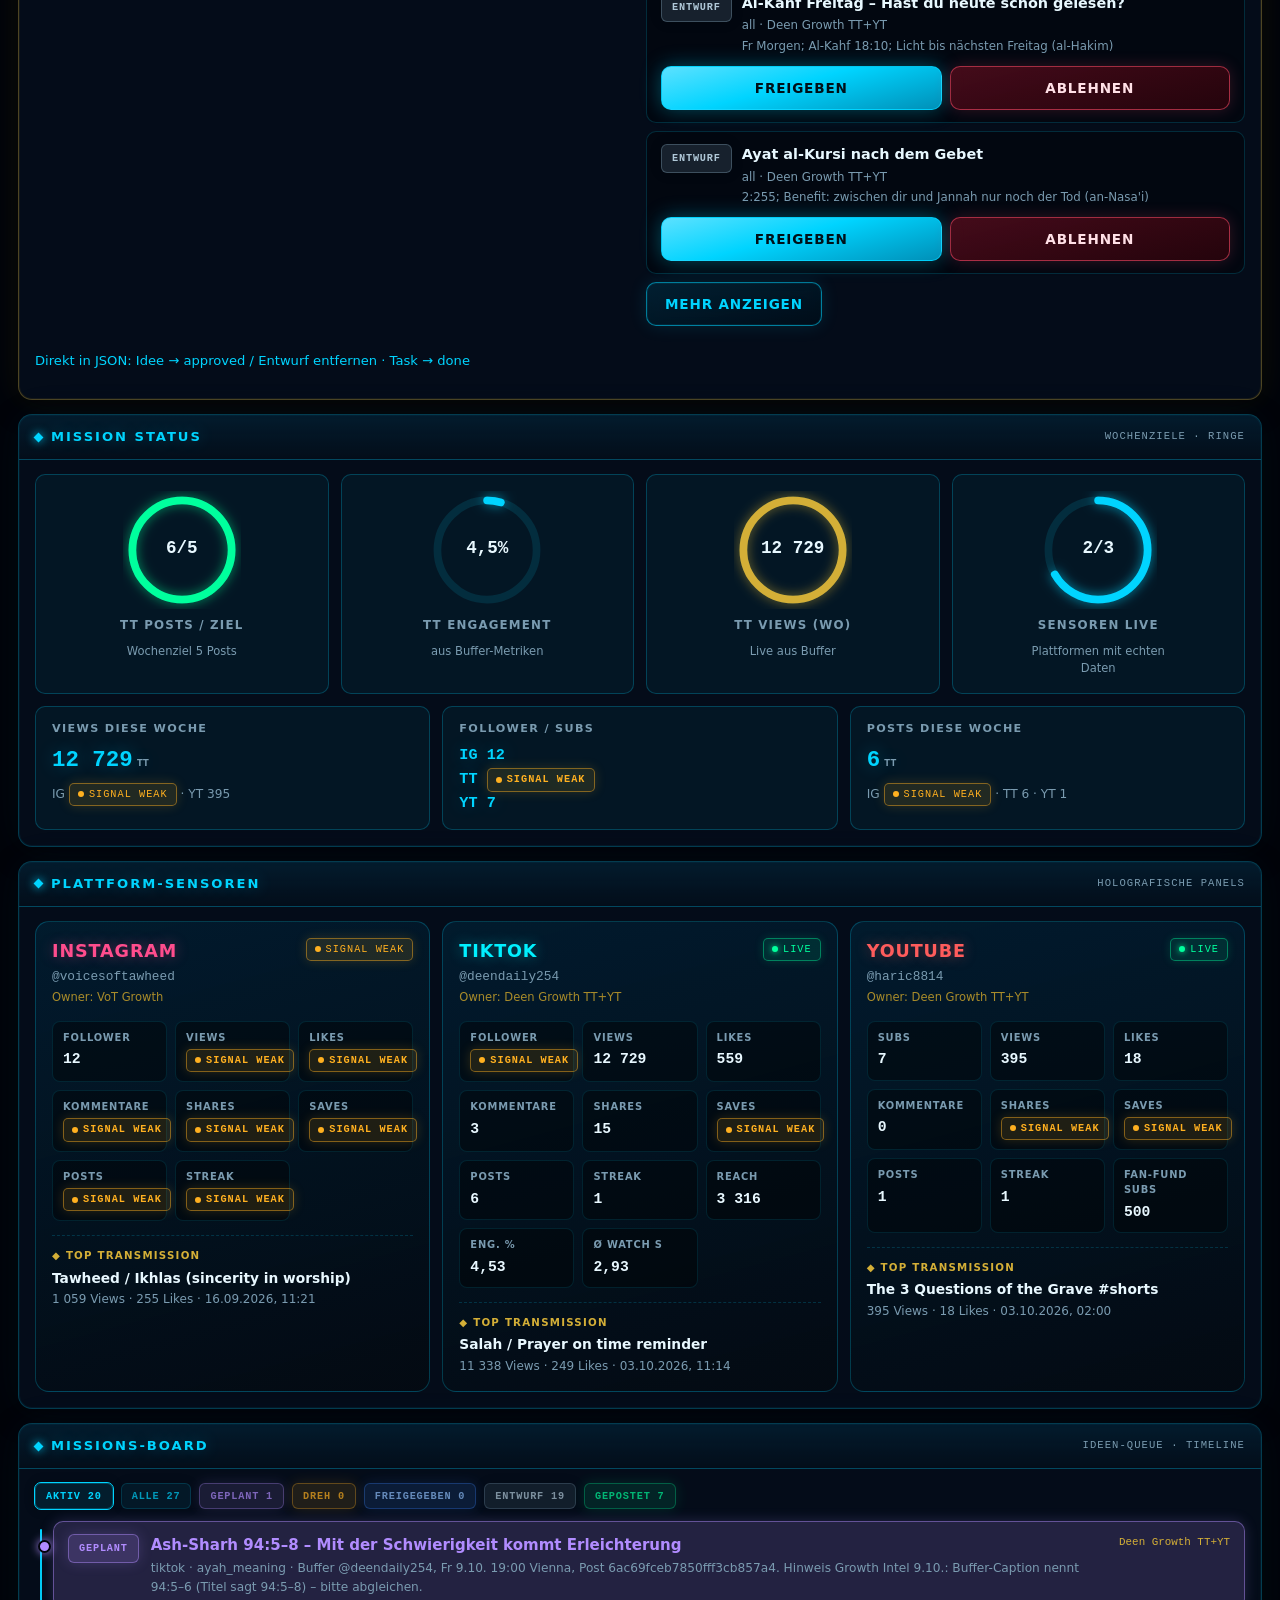
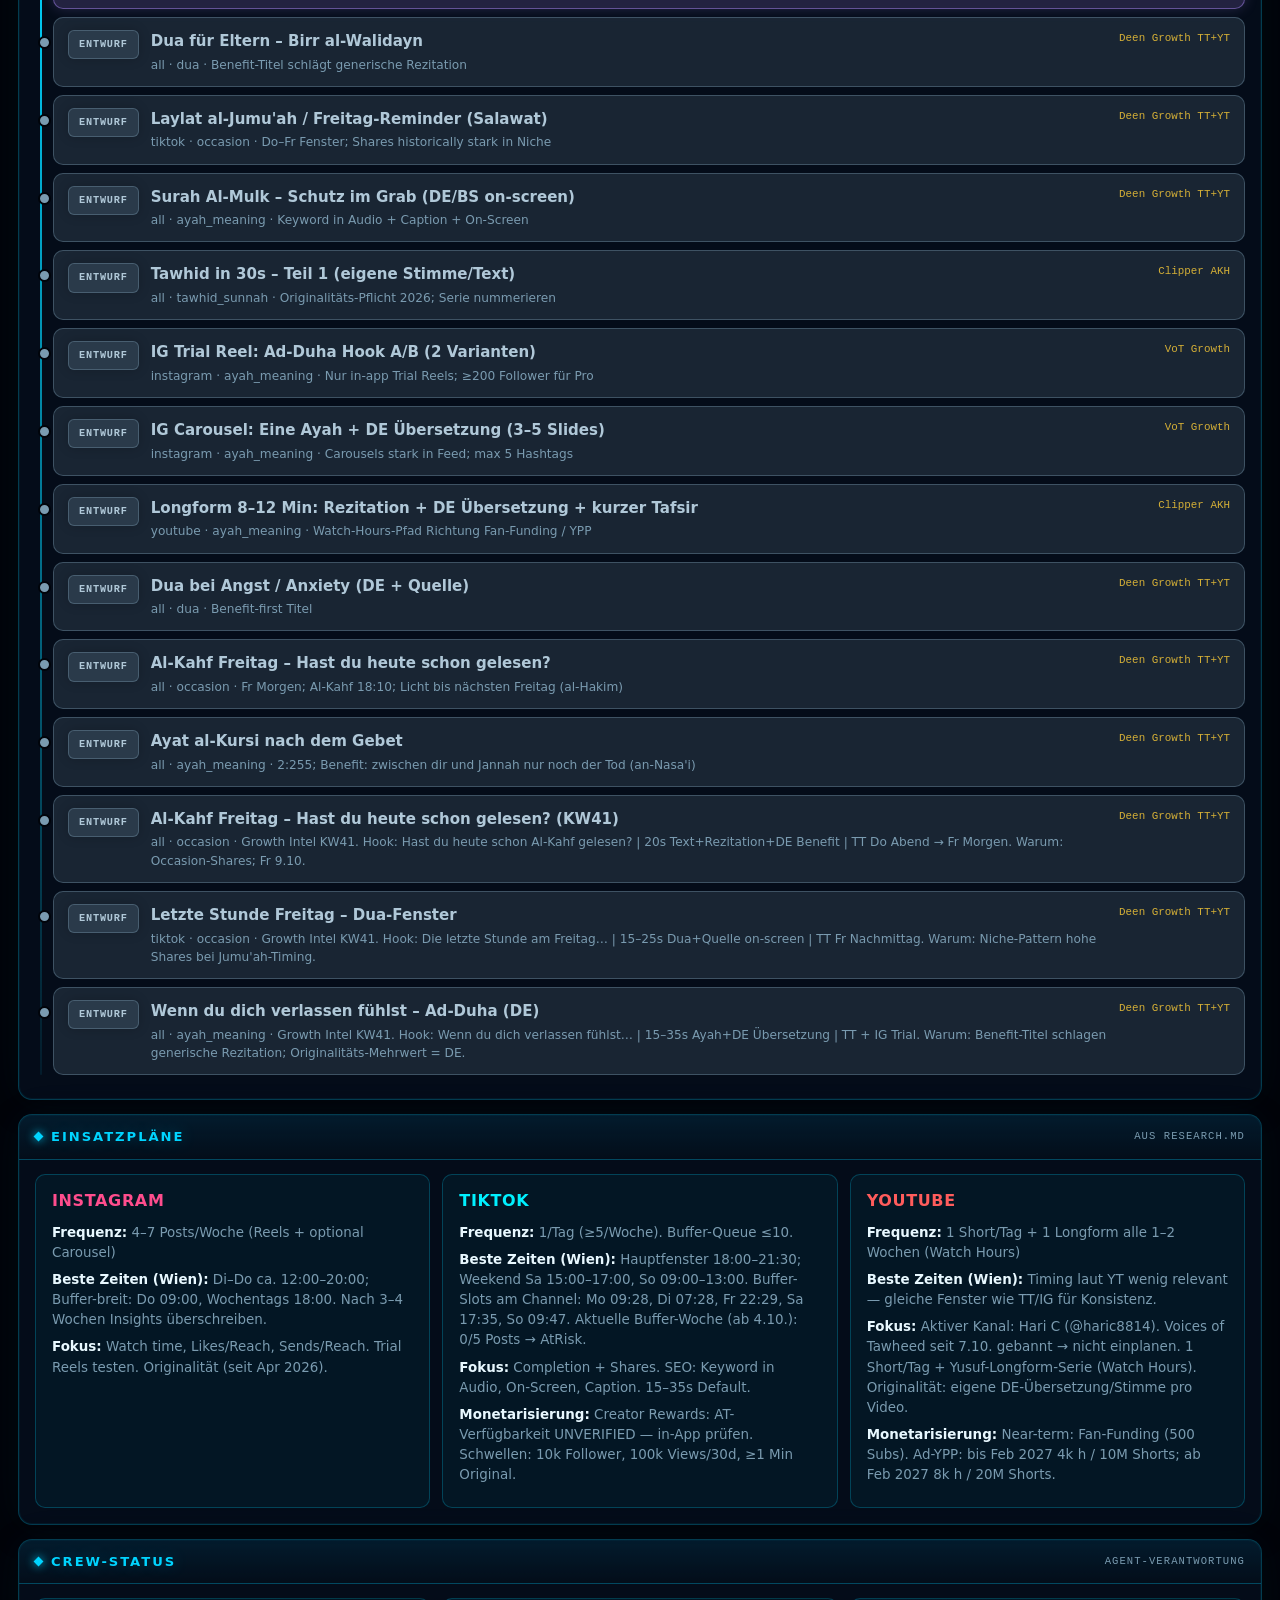
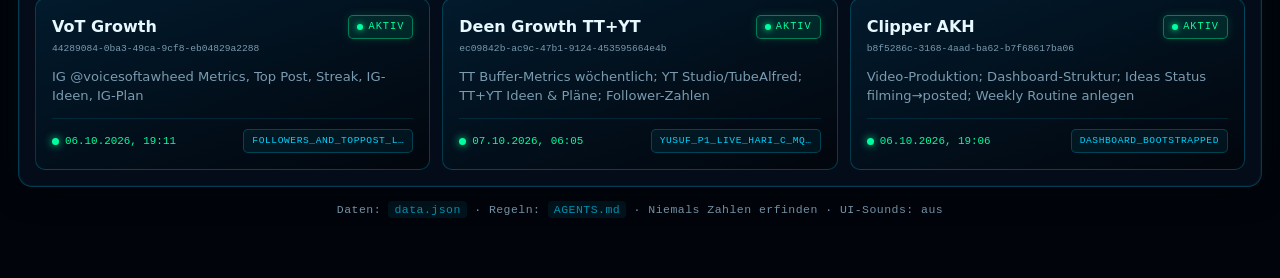
==== commit 74f509c4: "Growth Intel: TikTok refresh 9.10 (idea-001 posted), 'scheduled' idea status in UI + README" ====
--- a/index.html
+++ b/index.html
@@ -24,6 +24,7 @@
     --muted: #7a9bb0;
     --ok: #00ff9d;
     --warn: #ffb020;
+    --sched: #b18cff;
     --bad: #ff4d6a;
     --ig: #ff4d8d;
     --tt: #00f0ff;
@@ -594,6 +595,10 @@
   }
 
   /* —— Mission board —— */
+  .idea-filters { display: flex; flex-wrap: wrap; gap: 8px; margin-bottom: 12px; }
+  .idea-filters .st { cursor: pointer; opacity: 0.7; font-family: var(--mono); }
+  .idea-filters .st.on { opacity: 1; outline: 1px solid var(--cyan); }
+  .idea-filters .st-all { background: var(--glass-strong); color: var(--cyan); border: 1px solid var(--border); }
   .mission-board {
     position: relative;
     display: flex;
@@ -640,6 +645,7 @@
   .mission.st-posted::before { background: var(--ok); box-shadow: 0 0 10px var(--ok); }
   .mission.st-filming::before { background: var(--warn); box-shadow: 0 0 10px var(--warn); }
   .mission.st-approved::before { background: var(--blue); box-shadow: 0 0 10px var(--blue); }
+  .mission.st-scheduled::before { background: var(--sched); box-shadow: 0 0 10px var(--sched); }
   .mission.st-draft::before { background: var(--muted); box-shadow: none; }
 
   .st {
@@ -655,6 +661,7 @@
   }
   .st-draft { background: rgba(122, 155, 176, 0.18); color: #b0c8d8; border: 1px solid rgba(122, 155, 176, 0.38); }
   .st-approved { background: rgba(59, 130, 246, 0.2); color: #8ec0ff; border: 1px solid rgba(59, 130, 246, 0.45); box-shadow: 0 0 14px rgba(59, 130, 246, 0.2); }
+  .st-scheduled { background: rgba(177, 140, 255, 0.18); color: var(--sched); border: 1px solid rgba(177, 140, 255, 0.45); box-shadow: 0 0 14px rgba(177, 140, 255, 0.2); }
   .st-filming { background: rgba(255, 176, 32, 0.16); color: var(--warn); border: 1px solid rgba(255, 176, 32, 0.45); box-shadow: 0 0 14px rgba(255, 176, 32, 0.2); }
   .st-posted { background: rgba(0, 255, 157, 0.14); color: var(--ok); border: 1px solid rgba(0, 255, 157, 0.4); box-shadow: 0 0 14px rgba(0, 255, 157, 0.18); }
 
@@ -1020,6 +1027,7 @@
         <span class="sec-tag">Ideen-Queue · Timeline</span>
       </div>
       <div class="sec-b">
+        <div class="idea-filters" id="ideaFilters" role="group" aria-label="Ideen nach Status filtern"></div>
         <div class="mission-board" id="ideas"></div>
       </div>
     </section>
@@ -1073,6 +1081,46 @@
   hover() { this.beep(1200, 0.03, 'sine', 0.02); },
   click() { this.beep(660, 0.05, 'triangle', 0.025); }
 };
+
+/* Ideas board: status labels, order, counts, filter (scheduled = in Buffer/Queue mit Zeit + Post-ID) */
+const IDEA_STATUS_DE = { draft: 'ENTWURF', approved: 'FREIGEGEBEN', scheduled: 'GEPLANT', filming: 'DREH', posted: 'GEPOSTET' };
+const IDEA_STATUS_ORDER = ['scheduled', 'filming', 'approved', 'draft', 'posted'];
+const IDEA_ACTIVE = ['draft', 'approved', 'scheduled', 'filming'];
+let ideasData = null;
+let ideaFilter = 'active';
+function renderIdeasBoard() {
+  const d = ideasData || {};
+  const all = (d.ideas || []).map((i, idx) => ({ i, idx, st: i.status || 'draft' }));
+  const counts = {};
+  all.forEach(x => { counts[x.st] = (counts[x.st] || 0) + 1; });
+  const activeCount = all.filter(x => IDEA_ACTIVE.includes(x.st)).length;
+  const chips = [['active', 'AKTIV', activeCount, 'st-all'], ['all', 'ALLE', all.length, 'st-all']]
+    .concat(IDEA_STATUS_ORDER.map(k => [k, IDEA_STATUS_DE[k], counts[k] || 0, 'st-' + k]));
+  document.getElementById('ideaFilters').innerHTML = chips.map(([k, label, n, cls]) =>
+    `<button type="button" class="st ${cls}${ideaFilter === k ? ' on' : ''}" data-idea-filter="${k}" aria-pressed="${ideaFilter === k}">${label} ${n}</button>`).join('');
+  const rank = st => { const r = IDEA_STATUS_ORDER.indexOf(st); return r < 0 ? IDEA_STATUS_ORDER.length : r; };
+  const shown = all
+    .filter(x => ideaFilter === 'all' ? true : ideaFilter === 'active' ? IDEA_ACTIVE.includes(x.st) : x.st === ideaFilter)
+    .sort((a, b) => rank(a.st) - rank(b.st) || a.idx - b.idx)
+    .slice(0, 14);
+  document.getElementById('ideas').innerHTML = shown.map(({ i, st }) => {
+    const agentName = d.agents?.[i.ownerAgent]?.name || i.ownerAgent || '—';
+    return `<div class="mission st-${escapeHtml(st)}" data-sound-hover>
+      <span class="st st-${escapeHtml(st)}">${IDEA_STATUS_DE[st] || escapeHtml(st)}</span>
+      <div>
+        <div class="t">${escapeHtml(i.title || '')}</div>
+        <div class="meta">${escapeHtml(i.platform || '')} · ${escapeHtml(i.pillar || '')}${i.notes ? ' · ' + escapeHtml(i.notes) : ''}</div>
+      </div>
+      <div class="crew">${escapeHtml(agentName)}</div>
+    </div>`;
+  }).join('') || '<div style="color:var(--muted)">Keine Missionen</div>';
+}
+document.getElementById('ideaFilters').addEventListener('click', event => {
+  const btn = event.target.closest('[data-idea-filter]');
+  if (!btn) return;
+  ideaFilter = btn.getAttribute('data-idea-filter');
+  renderIdeasBoard();
+});
 
 document.getElementById('soundToggle').addEventListener('click', function () {
   Sound.enabled = !Sound.enabled;
@@ -1489,20 +1537,8 @@
   }).join('');
 
   /* Ideas mission board */
-  const statusDE = { draft: 'ENTWURF', approved: 'FREIGEGEBEN', filming: 'DREH', posted: 'GEPOSTET' };
-  const ideas = (d.ideas || []).slice(0, 14);
-  document.getElementById('ideas').innerHTML = ideas.map(i => {
-    const agentName = d.agents?.[i.ownerAgent]?.name || i.ownerAgent || '—';
-    const st = i.status || 'draft';
-    return `<div class="mission st-${escapeHtml(st)}" data-sound-hover>
-      <span class="st st-${escapeHtml(st)}">${statusDE[st] || st}</span>
-      <div>
-        <div class="t">${escapeHtml(i.title || '')}</div>
-        <div class="meta">${escapeHtml(i.platform || '')} · ${escapeHtml(i.pillar || '')}${i.notes ? ' · ' + escapeHtml(i.notes) : ''}</div>
-      </div>
-      <div class="crew">${escapeHtml(agentName)}</div>
-    </div>`;
-  }).join('') || '<div style="color:var(--muted)">Keine Missionen</div>';
+  ideasData = d;
+  renderIdeasBoard();
 
   try {
     renderHariQueue(d);
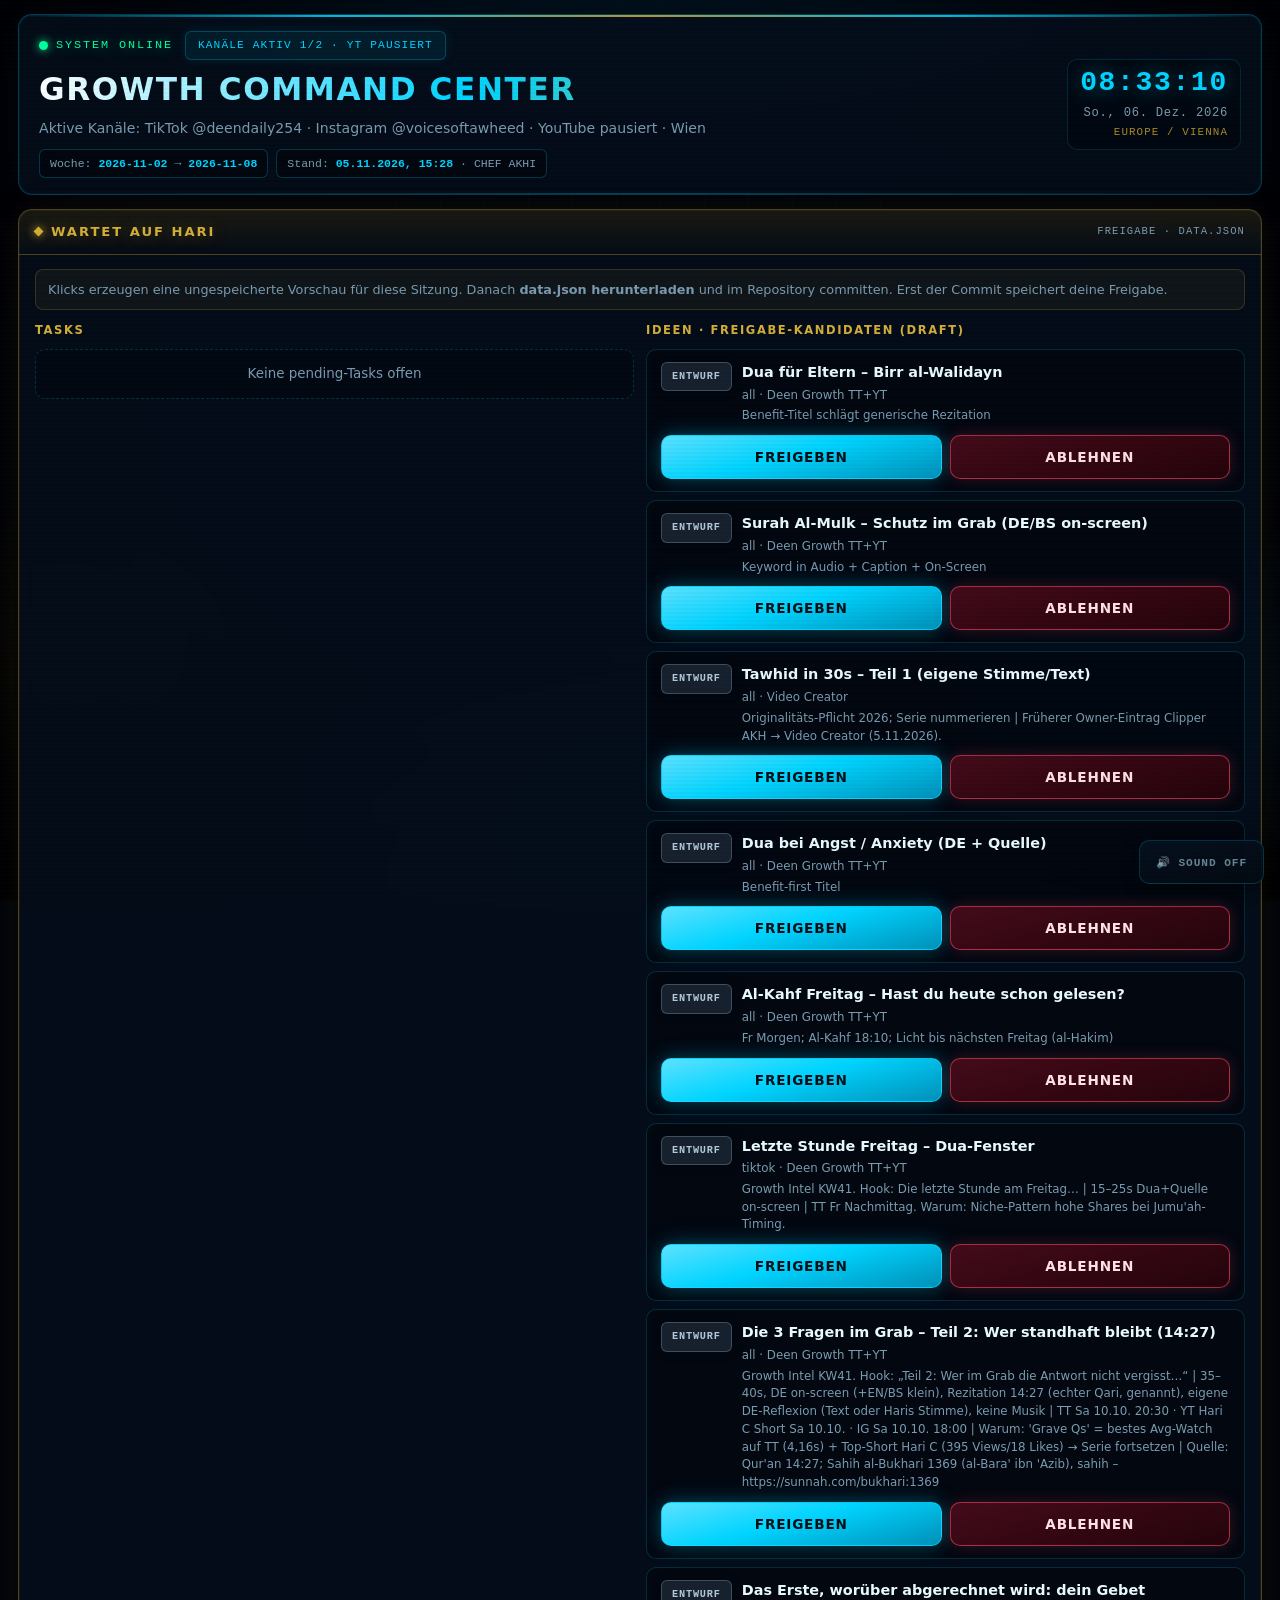
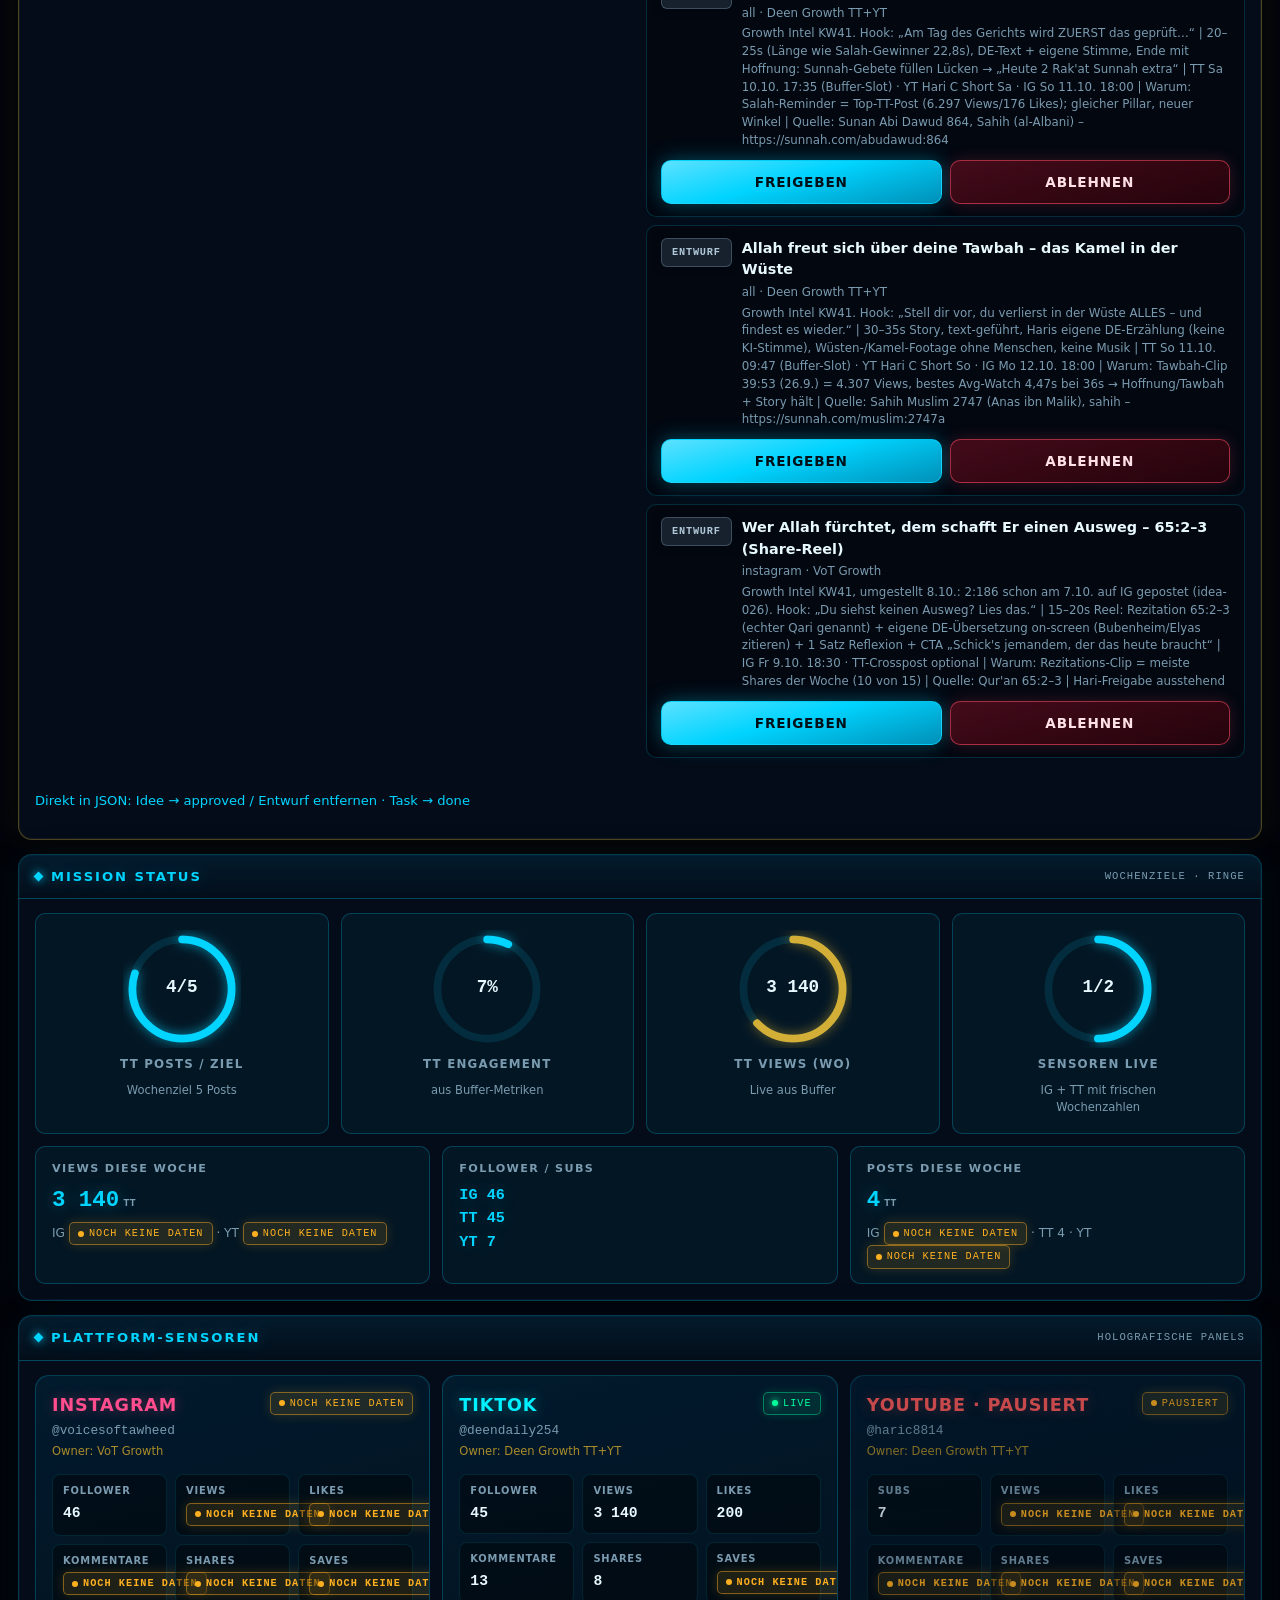
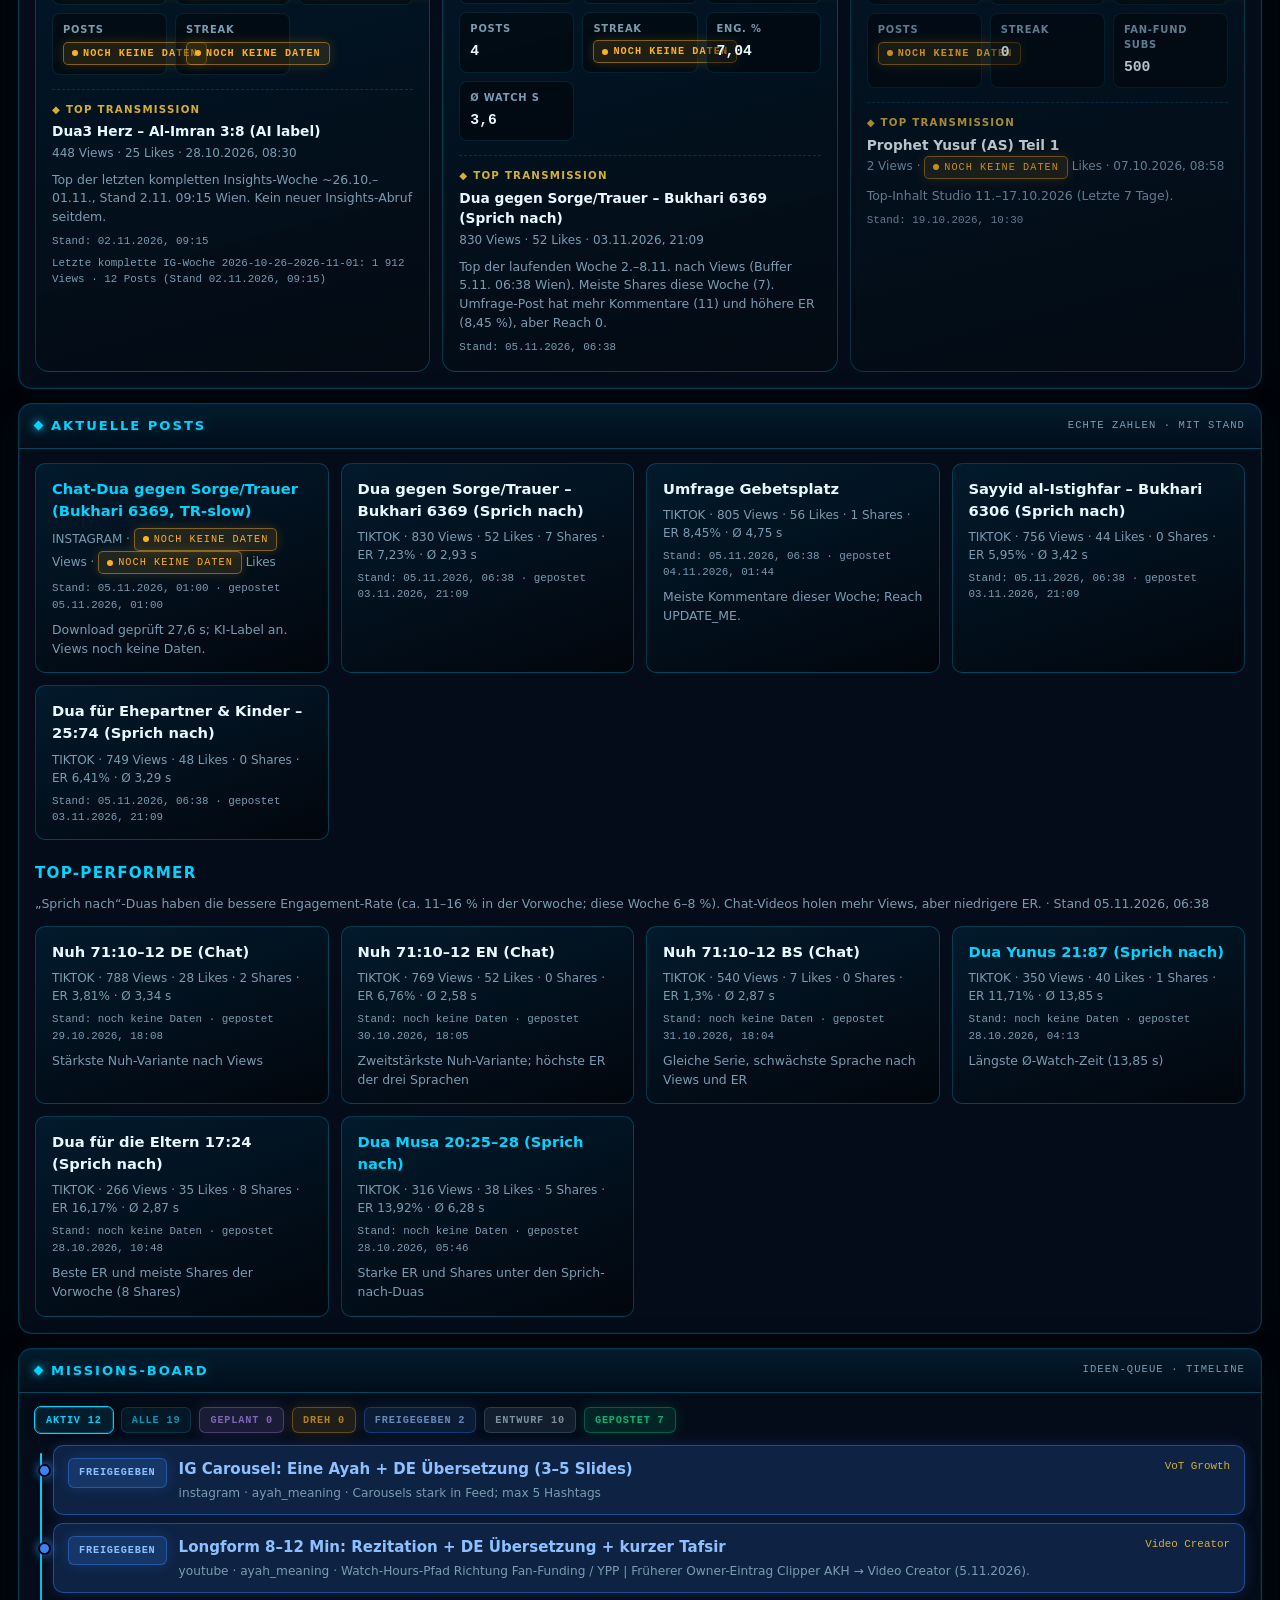
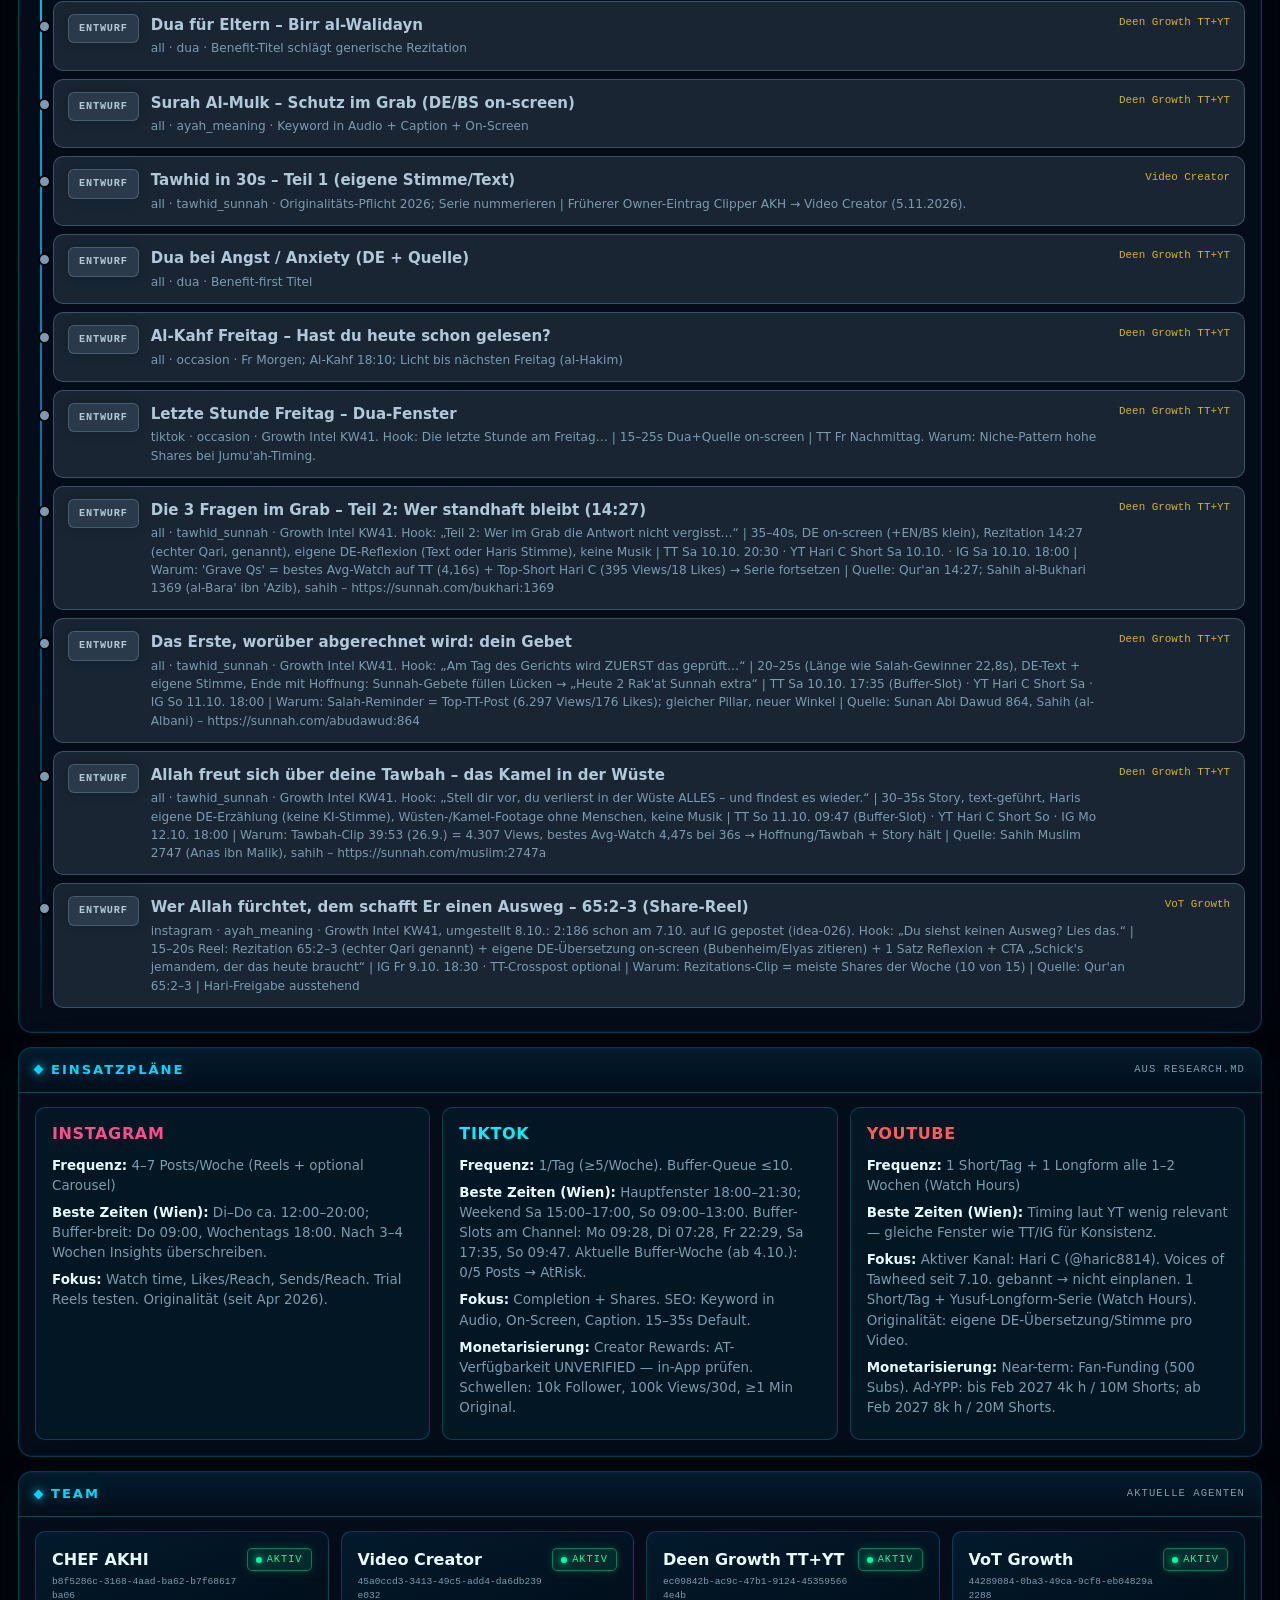
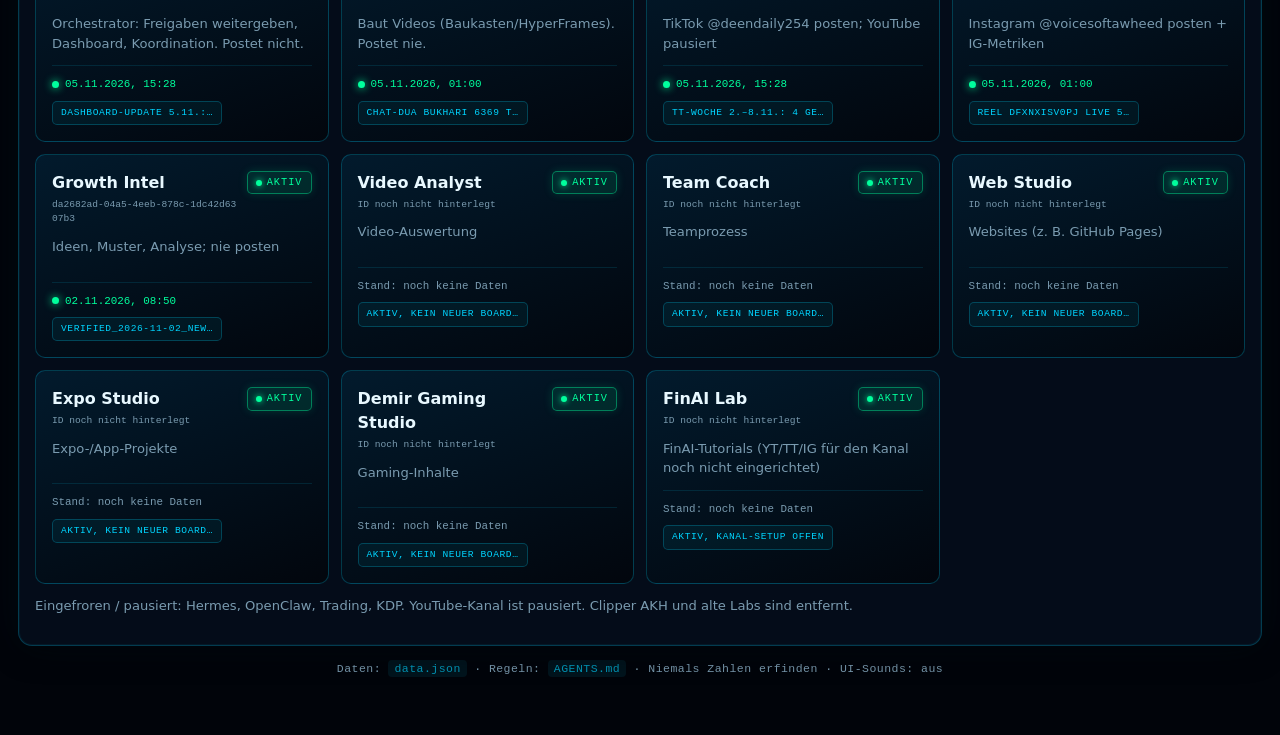
==== commit d3e0de0f: "Update dashboard 5.11.2026: current team, live TikTok week from Buffer, IG as-of dates, no invented " ====
--- a/index.html
+++ b/index.html
@@ -799,10 +799,42 @@
   /* —— Crew panels —— */
   .crew-grid {
     display: grid;
-    grid-template-columns: repeat(3, 1fr);
+    grid-template-columns: repeat(auto-fill, minmax(240px, 1fr));
     gap: 12px;
   }
   @media (max-width: 800px) { .crew-grid { grid-template-columns: 1fr; } }
+  .crew-panel.paused { opacity: 0.72; }
+  .paused-note {
+    margin-top: 12px;
+    font-size: 0.82rem;
+    color: var(--muted);
+  }
+  .asof {
+    display: block;
+    margin-top: 6px;
+    font-family: var(--mono);
+    font-size: 0.68rem;
+    color: var(--muted);
+  }
+  .recent-grid {
+    display: grid;
+    grid-template-columns: repeat(auto-fill, minmax(260px, 1fr));
+    gap: 12px;
+  }
+  @media (max-width: 800px) { .recent-grid { grid-template-columns: 1fr; } }
+  .recent-card {
+    background: linear-gradient(160deg, rgba(0, 45, 70, 0.45), rgba(0, 0, 0, 0.45));
+    border: 1px solid var(--border);
+    border-radius: var(--radius-sm);
+    padding: 14px 16px;
+  }
+  .recent-card h3 {
+    margin: 0 0 6px;
+    font-size: 0.92rem;
+  }
+  .recent-meta { font-size: 0.75rem; color: var(--muted); }
+  .recent-note { margin-top: 8px; font-size: 0.78rem; color: var(--muted); }
+  .plat.paused { opacity: 0.78; }
   .crew-panel {
     position: relative;
     background: linear-gradient(160deg, rgba(0, 45, 70, 0.45), rgba(0, 0, 0, 0.45));
@@ -954,7 +986,7 @@
         <span class="channels-badge" id="channelsActive">KANÄLE AKTIV —</span>
       </div>
       <h1>GROWTH COMMAND CENTER</h1>
-      <div class="sub">Islamische Kanäle · Instagram · TikTok · YouTube · Wien</div>
+      <div class="sub">Aktive Kanäle: TikTok @deendaily254 · Instagram @voicesoftawheed · YouTube pausiert · Wien</div>
       <div class="meta-bar">
         <span class="chip" id="weekChip">Woche: —</span>
         <span class="chip" id="updatedChip">Stand: lädt…</span>
@@ -1023,6 +1055,19 @@
 
     <section class="sec anim d5">
       <div class="sec-h">
+        <h2>Aktuelle Posts</h2>
+        <span class="sec-tag">echte Zahlen · mit Stand</span>
+      </div>
+      <div class="sec-b">
+        <div class="recent-grid" id="recentPosts"></div>
+        <h3 style="margin:22px 0 10px;font-size:0.95rem;letter-spacing:0.08em;text-transform:uppercase;color:var(--cyan);">Top-Performer</h3>
+        <p id="topNote" class="recent-note" style="margin-top:0"></p>
+        <div class="recent-grid" id="topPosts"></div>
+      </div>
+    </section>
+
+    <section class="sec anim d6">
+      <div class="sec-h">
         <h2>Missions-Board</h2>
         <span class="sec-tag">Ideen-Queue · Timeline</span>
       </div>
@@ -1042,11 +1087,12 @@
 
     <section class="sec anim d7">
       <div class="sec-h">
-        <h2>Crew-Status</h2>
-        <span class="sec-tag">Agent-Verantwortung</span>
+        <h2>Team</h2>
+        <span class="sec-tag">Aktuelle Agenten</span>
       </div>
       <div class="sec-b">
         <div class="crew-grid" id="board"></div>
+        <p class="paused-note" id="pausedNote"></p>
       </div>
     </section>
 
@@ -1162,7 +1208,7 @@
 
 const isEmpty = (v) => v === null || v === undefined || v === '' || v === 'UPDATE_ME';
 const fmt = (v) => {
-  if (isEmpty(v)) return '<span class="signal-weak">SIGNAL WEAK</span>';
+  if (isEmpty(v)) return '<span class="signal-weak">noch keine Daten</span>';
   if (typeof v === 'number') return v.toLocaleString('de-AT');
   return escapeHtml(String(v));
 };
@@ -1372,10 +1418,10 @@
   const plats = d.platforms || {};
   const ov = d.overview || {};
 
-  const liveCount = ['instagram', 'tiktok', 'youtube']
+  const liveCount = ['instagram', 'tiktok']
     .filter(k => plats[k] && !plats[k].isPlaceholder).length;
   document.getElementById('channelsActive').textContent =
-    'KANÄLE AKTIV ' + liveCount + '/3';
+    'KANÄLE AKTIV ' + liveCount + '/2  ·  YT pausiert';
 
   document.getElementById('weekChip').innerHTML =
     'Woche: <strong>' + escapeHtml(m.weekStart || '—') + '</strong> → <strong>' + escapeHtml(m.weekEnd || '—') + '</strong>';
@@ -1397,7 +1443,7 @@
     ringPostsCls = postsTT >= goalTT ? 'ring-fg ok' : (ttMet.postingGoalStatus === 'AtRisk' ? 'ring-fg warn' : 'ring-fg');
   }
 
-  const livePct = (liveCount / 3) * 100;
+  const livePct = (liveCount / 2) * 100;
 
   let engPct = engTT;
   let engLabel = engTT !== null ? engTT.toLocaleString('de-AT', { maximumFractionDigits: 1 }) + '%' : null;
@@ -1436,9 +1482,9 @@
     {
       title: 'Sensoren Live',
       pct: livePct,
-      label: liveCount + '/3',
-      cls: liveCount === 3 ? 'ring-fg ok' : (liveCount >= 1 ? 'ring-fg' : 'ring-fg warn'),
-      hint: 'Plattformen mit echten Daten',
+      label: liveCount + '/2',
+      cls: liveCount === 2 ? 'ring-fg ok' : (liveCount >= 1 ? 'ring-fg' : 'ring-fg warn'),
+      hint: 'IG + TT mit frischen Wochenzahlen',
       weak: false
     }
   ];
@@ -1449,11 +1495,11 @@
         ${r.weak ? ringSVG(0, 'ring-fg warn') : ringSVG(r.pct, r.cls)}
         <div class="ring-center">
           <div class="ring-val">${r.weak ? '—' : escapeHtml(String(r.label))}</div>
-          <div class="ring-unit">${r.weak ? 'WEAK' : ''}</div>
+          <div class="ring-unit">${r.weak ? '' : ''}</div>
         </div>
       </div>
       <div class="ring-lbl">${escapeHtml(r.title)}</div>
-      <div class="ring-hint">${r.weak ? '<span class="signal-weak">SIGNAL WEAK</span>' : escapeHtml(r.hint)}</div>
+      <div class="ring-hint">${r.weak ? '<span class="signal-weak">noch keine Daten</span>' : escapeHtml(r.hint)}</div>
     </div>
   `).join('');
 
@@ -1469,7 +1515,7 @@
     <div class="stat-mini">
       <div class="lbl">Views diese Woche</div>
       <div class="val">${ttV !== null ? fmt(ttV) + '<span style="font-size:.65rem;color:var(--muted);margin-left:4px">TT</span>' : fmt('UPDATE_ME')}</div>
-      <div class="hint">IG ${isEmpty(igV) ? '<span class="signal-weak">SIGNAL WEAK</span>' : fmt(igV)} · YT ${isEmpty(ytV) ? '<span class="signal-weak">SIGNAL WEAK</span>' : fmt(ytV)}</div>
+      <div class="hint">IG ${isEmpty(igV) ? '<span class="signal-weak">noch keine Daten</span>' : fmt(igV)} · YT ${isEmpty(ytV) ? '<span class="signal-weak">noch keine Daten</span>' : fmt(ytV)}</div>
     </div>
     <div class="stat-mini">
       <div class="lbl">Follower / Subs</div>
@@ -1484,7 +1530,7 @@
       <div class="val">${[postsIG, postsTTo, postsYT].every(x => typeof x === 'number')
         ? fmt(postsIG + postsTTo + postsYT)
         : (postsTTo !== null ? fmt(postsTTo) + '<span style="font-size:.65rem;color:var(--muted);margin-left:4px">TT</span>' : fmt('UPDATE_ME'))}</div>
-      <div class="hint">IG ${isEmpty(postsIG) ? '<span class="signal-weak">SIGNAL WEAK</span>' : fmt(postsIG)} · TT ${fmt(postsTTo)} · YT ${isEmpty(postsYT) ? '<span class="signal-weak">SIGNAL WEAK</span>' : fmt(postsYT)}</div>
+      <div class="hint">IG ${isEmpty(postsIG) ? '<span class="signal-weak">noch keine Daten</span>' : fmt(postsIG)} · TT ${fmt(postsTTo)} · YT ${isEmpty(postsYT) ? '<span class="signal-weak">noch keine Daten</span>' : fmt(postsYT)}</div>
     </div>`;
 
   /* Platforms */
@@ -1508,14 +1554,16 @@
       const ff = p.monetization.fanFundingTier || {};
       if (!isEmpty(ff.neededSubs)) extra.push(['Fan-Fund Subs', ff.neededSubs]);
     }
-    return `<div class="plat ${clsMap[key]}" data-sound-hover>
+    const paused = key === 'youtube' || p.status === 'paused';
+    const asOf = p.metricsAsOf || p.followersAsOf;
+    return `<div class="plat ${clsMap[key]}${paused ? ' paused' : ''}" data-sound-hover>
       <div class="plat-top">
         <div>
-          <h3>${labels[key]}</h3>
+          <h3>${labels[key]}${paused ? ' · PAUSIERT' : ''}</h3>
           <div class="handle">${escapeHtml(p.handle || '')}</div>
           <div class="owner">Owner: ${escapeHtml((d.agents?.[p.ownerAgent]?.name) || p.ownerAgent || '—')}</div>
         </div>
-        ${live ? '<span class="live-tag">LIVE</span>' : '<span class="signal-weak">SIGNAL WEAK</span>'}
+        ${paused ? '<span class="signal-weak">pausiert</span>' : (live ? '<span class="live-tag">LIVE</span>' : '<span class="signal-weak">noch keine Daten</span>')}
       </div>
       <div class="metrics">
         <div class="m"><div class="k">${key === 'youtube' ? 'Subs' : 'Follower'}</div><div class="v">${fmt(followers)}</div></div>
@@ -1531,8 +1579,11 @@
       <div class="top-post">
         <div class="tp-lbl">◆ Top Transmission</div>
         <strong>${fmt(top.title)}</strong><br>
-        <span style="font-size:0.75rem;color:var(--muted)">${fmt(top.views)} Views · ${fmt(top.likes)} Likes · ${isEmpty(top.postedAt) ? '<span class="signal-weak">SIGNAL WEAK</span>' : escapeHtml(fmtVienna(top.postedAt) || top.postedAt)}</span>
-      </div>
+        <span style="font-size:0.75rem;color:var(--muted)">${fmt(top.views)} Views · ${fmt(top.likes)} Likes · ${isEmpty(top.postedAt) ? '<span class="signal-weak">noch keine Daten</span>' : escapeHtml(fmtVienna(top.postedAt) || top.postedAt)}</span>
+        ${top.note ? `<div class="recent-note">${escapeHtml(top.note)}</div>` : ''}
+      </div>
+      <span class="asof">Stand: ${isEmpty(asOf) ? 'noch keine Daten' : escapeHtml(fmtVienna(asOf) || asOf)}</span>
+      ${p.lastKnownWeek ? `<span class="asof">Letzte komplette IG-Woche ${escapeHtml(p.lastKnownWeek.weekStart || '')}–${escapeHtml(p.lastKnownWeek.weekEnd || '')}: ${fmt(p.lastKnownWeek.viewsThisWeek)} Views · ${fmt(p.lastKnownWeek.postsThisWeek)} Posts (Stand ${escapeHtml(fmtVienna(p.lastKnownWeek.metricsAsOf) || p.lastKnownWeek.metricsAsOf || '')})</span>` : ''}
     </div>`;
   }).join('');
 
@@ -1561,9 +1612,9 @@
     </div>`;
   }).join('');
 
-  /* Crew board */
+  /* Team board */
   const board = d.agentsBoard || {};
-  const boardOrder = ['vot_growth', 'deen_growth', 'clipper_akh'];
+  const boardOrder = (d.team && d.team.activeKeys) || Object.keys(board).filter(k => board[k] && typeof board[k] === 'object' && !Array.isArray(board[k]) && k !== 'displayOrder');
   document.getElementById('board').innerHTML = boardOrder.map(k => {
     const a = board[k] || {};
     const hasUpdate = !isEmpty(a.lastUpdated);
@@ -1571,17 +1622,47 @@
       <div class="crew-top">
         <div>
           <div class="crew-name">${escapeHtml(a.name || k)}</div>
-          <div class="crew-id">${escapeHtml(a.agentId || '')}</div>
+          <div class="crew-id">${escapeHtml(a.agentId || 'ID noch nicht hinterlegt')}</div>
         </div>
-        ${hasUpdate ? '<span class="live-tag">AKTIV</span>' : '<span class="signal-weak">SIGNAL WEAK</span>'}
+        <span class="live-tag">AKTIV</span>
       </div>
       <div class="crew-resp">${escapeHtml(a.responsibility || '')}</div>
       <div class="crew-foot">
-        <div class="crew-ts ${hasUpdate ? 'fresh' : ''}">${hasUpdate ? escapeHtml(fmtVienna(a.lastUpdated) || a.lastUpdated) : 'noch nie aktualisiert'}</div>
+        <div class="crew-ts ${hasUpdate ? 'fresh' : ''}">${hasUpdate ? escapeHtml(fmtVienna(a.lastUpdated) || a.lastUpdated) : 'Stand: noch keine Daten'}</div>
         ${a.status ? `<span class="status-chip" title="${escapeHtml(a.status)}">${escapeHtml(a.status)}</span>` : ''}
       </div>
     </div>`;
   }).join('');
+  const paused = (d.team && d.team.pausedOrFrozen) || [];
+  const pausedEl = document.getElementById('pausedNote');
+  if (pausedEl) {
+    pausedEl.textContent = paused.length
+      ? 'Eingefroren / pausiert: ' + paused.join(', ') + '. YouTube-Kanal ist pausiert. Clipper AKH und alte Labs sind entfernt.'
+      : '';
+  }
+
+  const postCard = (item) => {
+    const title = item.title || '—';
+    const url = isEmpty(item.url) ? null : item.url;
+    const titleHtml = url ? `<a href="${escapeHtml(url)}" target="_blank" rel="noopener noreferrer">${escapeHtml(title)}</a>` : escapeHtml(title);
+    return `<div class="recent-card" data-sound-hover>
+      <h3>${titleHtml}</h3>
+      <div class="recent-meta">${escapeHtml((item.platform || '').toUpperCase())} · ${fmt(item.views)} Views · ${fmt(item.likes)} Likes${isEmpty(item.shares) ? '' : ' · ' + fmt(item.shares) + ' Shares'}${isEmpty(item.engagementRatePct) ? '' : ' · ER ' + fmt(item.engagementRatePct) + '%'}${isEmpty(item.avgWatchSec) ? '' : ' · Ø ' + fmt(item.avgWatchSec) + ' s'}</div>
+      <span class="asof">Stand: ${isEmpty(item.asOf) ? 'noch keine Daten' : escapeHtml(fmtVienna(item.asOf) || item.asOf)}${item.postedAt ? ' · gepostet ' + escapeHtml(fmtVienna(item.postedAt) || item.postedAt) : ''}</span>
+      ${item.note || item.why ? `<div class="recent-note">${escapeHtml(item.note || item.why)}</div>` : ''}
+    </div>`;
+  };
+  const recent = d.recentHighlights || [];
+  const recentEl = document.getElementById('recentPosts');
+  if (recentEl) recentEl.innerHTML = recent.length ? recent.map(postCard).join('') : '<p class="recent-note">noch keine Daten</p>';
+  const tops = (d.topPerformers && d.topPerformers.items) || [];
+  const topEl = document.getElementById('topPosts');
+  if (topEl) topEl.innerHTML = tops.length ? tops.map(postCard).join('') : '<p class="recent-note">noch keine Daten</p>';
+  const topNote = document.getElementById('topNote');
+  if (topNote) {
+    const tp = d.topPerformers || {};
+    topNote.textContent = [tp.note, tp.asOf ? ('Stand ' + (fmtVienna(tp.asOf) || tp.asOf)) : ''].filter(Boolean).join(' · ');
+  }
 
   /* Sound hooks on hover (only if enabled) */
   document.querySelectorAll('[data-sound-hover]').forEach(el => {
